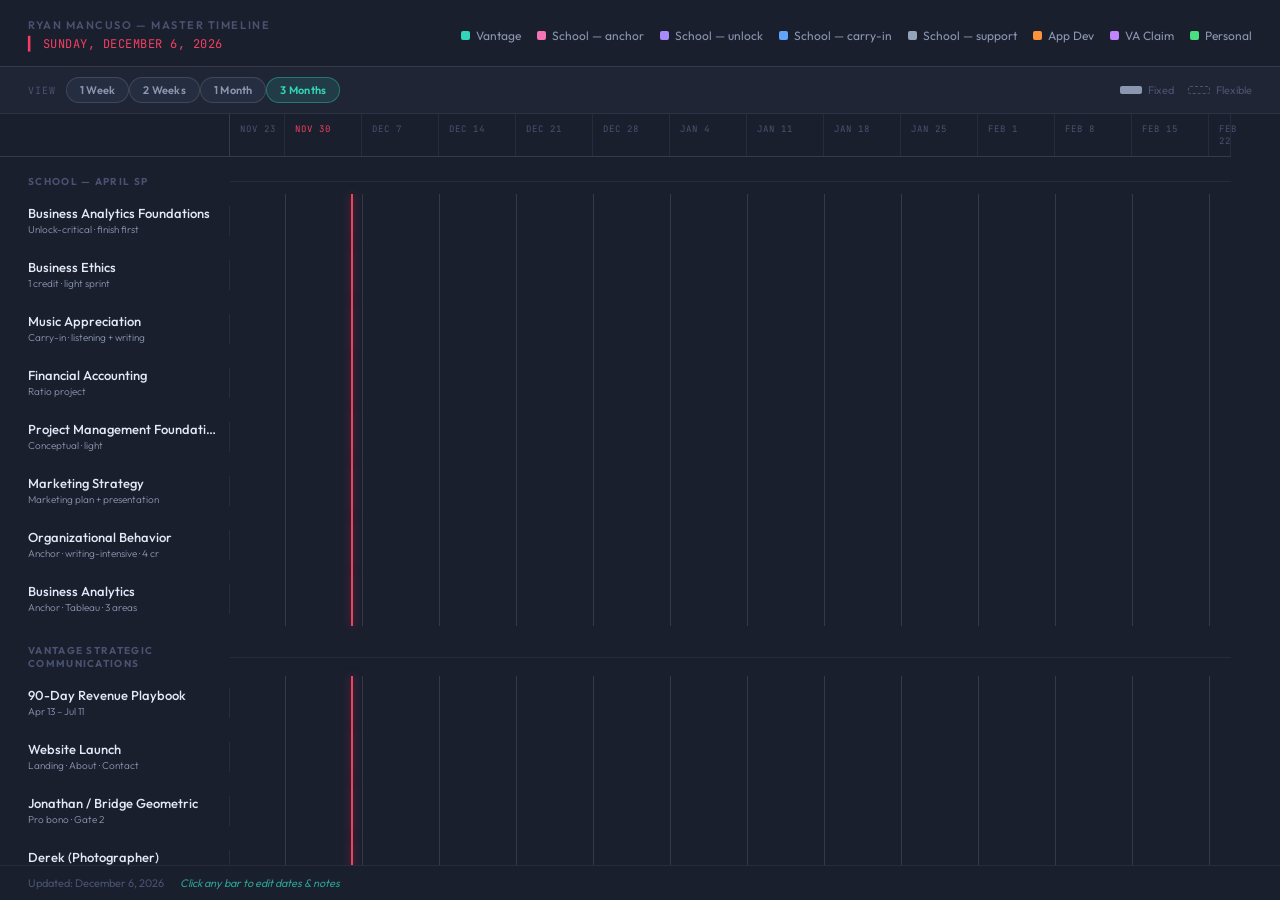
==== index.html @ 40a4286f "Add files via upload" ====
<!DOCTYPE html>
<html lang="en">
<head>
<meta charset="UTF-8">
<meta name="viewport" content="width=device-width, initial-scale=1.0">
<title>Ryan Mancuso — Master Timeline</title>
<link href="https://fonts.googleapis.com/css2?family=Outfit:wght@300;400;500;600;700&family=JetBrains+Mono:wght@400;500&display=swap" rel="stylesheet">
<style>
:root {
  --bg:        #1a1f2e;
  --bg-mid:    #1f2535;
  --surface:   #252d40;
  --surface-2: #2d3650;
  --border:    rgba(255,255,255,0.06);
  --border-2:  rgba(255,255,255,0.12);
  --text:      #e2e8f8;
  --text-2:    #8b96b0;
  --text-3:    #4a5270;
  --vantage:   #34d4b8;
  --school-unlock: #a78bfa;
  --school-carry:  #60a5fa;
  --school-light:  #94a3b8;
  --school-anchor: #f472b6;
  --app:       #fb923c;
  --va:        #c084fc;
  --personal:  #4ade80;
  --today:     #f43f5e;
  --row-h:     54px;
  --label-w:   230px;
}
*,*::before,*::after{box-sizing:border-box;margin:0;padding:0}
html,body{height:100%}
body{
  font-family:'Outfit',sans-serif;
  background:var(--bg);
  color:var(--text);
  display:flex;
  flex-direction:column;
  height:100vh;
  overflow:hidden;
  -webkit-font-smoothing:antialiased;
}

/* HEADER */
header{
  padding:18px 28px 14px;
  border-bottom:1px solid var(--border-2);
  display:flex;
  align-items:center;
  justify-content:space-between;
  flex-wrap:wrap;
  gap:12px;
  flex-shrink:0;
}
.hdr-title{
  font-size:11px;font-weight:600;letter-spacing:.14em;
  text-transform:uppercase;color:var(--text-3);margin-bottom:4px;
}
.hdr-date{
  font-family:'JetBrains Mono',monospace;
  font-size:12px;color:var(--today);letter-spacing:.04em;
}
.legend{display:flex;flex-wrap:wrap;gap:8px 16px;align-items:center;}
.leg{display:flex;align-items:center;gap:6px;font-size:12px;color:var(--text-2);}
.leg-dot{width:9px;height:9px;border-radius:2px;flex-shrink:0;}

/* TOOLBAR */
.toolbar{
  padding:10px 28px;
  border-bottom:1px solid var(--border);
  background:var(--bg-mid);
  display:flex;align-items:center;gap:6px;
  flex-shrink:0;
}
.tb-label{
  font-family:'JetBrains Mono',monospace;font-size:10px;
  letter-spacing:.1em;text-transform:uppercase;color:var(--text-3);margin-right:4px;
}
.zpill{
  padding:5px 13px;border-radius:20px;font-size:11px;font-weight:600;
  background:var(--surface);border:1px solid var(--border-2);
  color:var(--text-2);cursor:pointer;transition:all .14s;letter-spacing:.02em;
  font-family:'Outfit',sans-serif;
}
.zpill:hover{background:var(--surface-2);color:var(--text);}
.zpill.active{
  background:rgba(52,212,184,.13);
  border-color:rgba(52,212,184,.38);
  color:var(--vantage);
}
.flex-sep{flex:1;}
.urg-legend{display:flex;gap:14px;align-items:center;}
.urg-item{display:flex;align-items:center;gap:6px;font-size:11px;color:var(--text-3);}
.urg-swatch{width:22px;height:8px;border-radius:2px;background:var(--text-2);}
.urg-swatch.flex{background:transparent;border:1.5px dashed var(--text-3);}

/* GANTT SCROLL CONTAINER */
.gantt-scroll{
  flex:1;
  overflow:auto;
  position:relative;
}
.gantt-scroll::-webkit-scrollbar{width:5px;height:5px;}
.gantt-scroll::-webkit-scrollbar-track{background:var(--bg);}
.gantt-scroll::-webkit-scrollbar-thumb{background:var(--surface-2);border-radius:3px;}

/* INNER — wide enough for horizontal scroll */
.gantt-inner{
  position:relative;
  /* width set by JS based on zoom level */
}

/* STICKY TIME HEADER */
.time-header{
  position:sticky;top:0;z-index:20;
  background:var(--bg);
  border-bottom:1px solid var(--border-2);
  display:flex;
}
.th-spacer{
  width:var(--label-w);min-width:var(--label-w);flex-shrink:0;
  border-right:1px solid var(--border-2);
}
.th-cells{flex:1;display:flex;}
.th-cell{
  flex-shrink:0;border-right:1px solid var(--border);
  padding:9px 0 9px 10px;
}
.th-cell-text{
  font-family:'JetBrains Mono',monospace;font-size:9px;
  letter-spacing:.1em;text-transform:uppercase;color:var(--text-3);
}
.th-cell.now .th-cell-text{color:var(--today);}

/* ROWS */
.rows-area{position:relative;}

/* GROUP HEADING */
.grp-head{display:flex;align-items:center;padding:18px 0 6px;}
.grp-lbl{
  width:var(--label-w);min-width:var(--label-w);flex-shrink:0;
  padding:0 14px 0 28px;
  font-size:10px;font-weight:700;letter-spacing:.13em;
  text-transform:uppercase;color:var(--text-3);
}
.grp-rule{flex:1;height:1px;background:var(--border);}

/* TRACK ROW */
.track-row{
  display:flex;align-items:center;
  height:var(--row-h);position:relative;
  transition:background .12s;
}
.track-row:hover{background:rgba(255,255,255,.015);}

.track-lbl{
  width:var(--label-w);min-width:var(--label-w);flex-shrink:0;
  padding:0 12px 0 28px;
  border-right:1px solid var(--border);
  position:sticky;left:0;z-index:5;
  background:var(--bg);
}
.track-name{
  font-size:13px;font-weight:500;color:var(--text);
  line-height:1.2;white-space:nowrap;overflow:hidden;text-overflow:ellipsis;
}
.track-sub{
  font-size:10px;color:var(--text-2);font-weight:300;
  margin-top:2px;white-space:nowrap;overflow:hidden;text-overflow:ellipsis;
}

/* BAR CANVAS */
.bar-canvas{flex:1;position:relative;height:100%;}

/* GRID LINE */
.gline{
  position:absolute;top:0;bottom:0;width:1px;
  background:var(--border);pointer-events:none;z-index:1;
}
.gline.major{background:var(--border-2);}

/* TODAY LINE */
.today-ln{
  position:absolute;top:0;bottom:0;width:2px;
  background:var(--today);
  box-shadow:0 0 10px rgba(244,63,94,.5);
  z-index:9;pointer-events:none;
}

/* BAR */
.bar{
  position:absolute;top:50%;transform:translateY(-50%);
  height:28px;border-radius:5px;
  display:flex;align-items:center;padding:0 10px;
  cursor:pointer;z-index:3;overflow:hidden;
  transition:filter .13s,height .13s;
}
.bar:hover{filter:brightness(1.18);height:33px;}
.bar.flex-bar{
  opacity:.62;
  background-image:repeating-linear-gradient(
    -55deg,transparent 0,transparent 5px,
    rgba(0,0,0,.2) 5px,rgba(0,0,0,.2) 10px);
}
.bar-text{
  font-size:11px;font-weight:600;
  color:rgba(0,0,0,.72);white-space:nowrap;
  overflow:hidden;text-overflow:ellipsis;letter-spacing:.01em;
}

/* EDIT PANEL */
.edit-panel{
  position:fixed;top:0;right:-360px;width:340px;height:100vh;
  background:var(--surface);border-left:1px solid var(--border-2);
  z-index:100;display:flex;flex-direction:column;
  transition:right .25s cubic-bezier(.32,0,.67,0);
}
.edit-panel.open{
  right:0;transition:right .25s cubic-bezier(.33,1,.68,1);
}
.ep-hdr{
  padding:18px 18px 14px;border-bottom:1px solid var(--border-2);
  display:flex;align-items:center;justify-content:space-between;
}
.ep-title{font-size:13px;font-weight:600;color:var(--text);}
.ep-close{
  width:28px;height:28px;border-radius:6px;
  border:1px solid var(--border-2);background:transparent;
  color:var(--text-2);font-size:16px;cursor:pointer;
  display:flex;align-items:center;justify-content:center;
  transition:all .12s;font-family:'Outfit',sans-serif;
}
.ep-close:hover{background:var(--surface-2);color:var(--text);}
.ep-body{flex:1;padding:18px;overflow-y:auto;display:flex;flex-direction:column;gap:14px;}
.fld-grp{display:flex;flex-direction:column;gap:5px;}
.fld-lbl{
  font-size:10px;font-weight:600;letter-spacing:.1em;
  text-transform:uppercase;color:var(--text-3);
}
.fld-in{
  background:var(--surface-2);border:1px solid var(--border-2);
  border-radius:6px;padding:9px 11px;
  font-size:13px;font-family:'JetBrains Mono',monospace;
  color:var(--text);outline:none;width:100%;
  transition:border-color .12s;
}
.fld-in:focus{border-color:var(--vantage);}
select.fld-in{font-family:'Outfit',sans-serif;}
textarea.fld-in{
  resize:vertical;min-height:68px;
  font-family:'Outfit',sans-serif;font-size:12px;line-height:1.55;
}
.fld-hint{font-size:11px;color:var(--text-3);line-height:1.5;font-style:italic;}
.ep-foot{
  padding:14px 18px;border-top:1px solid var(--border-2);
  display:flex;gap:8px;
}
.btn-save{
  flex:1;background:var(--vantage);color:#071a16;
  border:none;border-radius:7px;padding:10px;
  font-size:13px;font-weight:700;cursor:pointer;
  font-family:'Outfit',sans-serif;transition:filter .12s;
}
.btn-save:hover{filter:brightness(1.1);}
.btn-cancel{
  background:var(--surface-2);border:1px solid var(--border-2);
  border-radius:7px;padding:10px 16px;
  font-size:13px;color:var(--text-2);cursor:pointer;
  font-family:'Outfit',sans-serif;transition:all .12s;
}
.btn-cancel:hover{color:var(--text);}

/* TOOLTIP */
.tip{
  position:fixed;background:var(--surface-2);
  border:1px solid var(--border-2);border-radius:9px;
  padding:12px 15px;pointer-events:none;z-index:200;
  opacity:0;transition:opacity .12s;max-width:260px;
  box-shadow:0 8px 32px rgba(0,0,0,.45);
}
.tip.show{opacity:1;}
.tip-accent{height:3px;border-radius:2px;margin-bottom:9px;}
.tip-name{font-size:13px;font-weight:600;color:var(--text);margin-bottom:3px;}
.tip-dates{
  font-family:'JetBrains Mono',monospace;
  font-size:10px;color:var(--text-2);margin-bottom:5px;
}
.tip-note{font-size:11px;color:var(--text-2);font-weight:300;line-height:1.55;font-style:italic;}
.tip-code{font-size:10px;color:var(--text-3);margin-top:5px;font-family:'JetBrains Mono',monospace;}

/* FOOTER */
footer{
  padding:10px 28px;border-top:1px solid var(--border);
  display:flex;align-items:center;gap:16px;
  font-size:11px;color:var(--text-3);flex-shrink:0;
}
.click-hint{color:var(--vantage);opacity:.7;font-style:italic;}
</style>
</head>
<body>

<header>
  <div>
    <div class="hdr-title">Ryan Mancuso — Master Timeline</div>
    <div class="hdr-date" id="hdr-date"></div>
  </div>
  <div class="legend" id="legend"></div>
</header>

<div class="toolbar">
  <span class="tb-label">View</span>
  <div id="zoom-pills"></div>
  <div class="flex-sep"></div>
  <div class="urg-legend">
    <div class="urg-item"><div class="urg-swatch"></div>Fixed</div>
    <div class="urg-item"><div class="urg-swatch flex"></div>Flexible</div>
  </div>
</div>

<div class="gantt-scroll" id="gantt-scroll">
  <div class="gantt-inner" id="gantt"></div>
</div>

<footer>
  <span>Updated: <span id="last-upd"></span></span>
  <span class="click-hint">Click any bar to edit dates &amp; notes</span>
</footer>

<!-- Edit Panel -->
<div class="edit-panel" id="edit-panel">
  <div class="ep-hdr">
    <div class="ep-title" id="ep-title">Edit Item</div>
    <button class="ep-close" id="ep-close">✕</button>
  </div>
  <div class="ep-body">
    <div class="fld-grp">
      <div class="fld-lbl">Display Name</div>
      <input class="fld-in" id="ep-label" type="text">
    </div>
    <div class="fld-grp">
      <div class="fld-lbl">Sub-label / Detail</div>
      <input class="fld-in" id="ep-meta" type="text">
    </div>
    <div class="fld-grp">
      <div class="fld-lbl">Start Date</div>
      <input class="fld-in" id="ep-start" type="date">
    </div>
    <div class="fld-grp">
      <div class="fld-lbl">End Date</div>
      <input class="fld-in" id="ep-end" type="date">
    </div>
    <div class="fld-grp">
      <div class="fld-lbl">Flexibility</div>
      <select class="fld-in" id="ep-flex">
        <option value="false">Fixed — hard deadline</option>
        <option value="true">Flexible — can shift</option>
      </select>
    </div>
    <div class="fld-grp">
      <div class="fld-lbl">Notes</div>
      <textarea class="fld-in" id="ep-note"></textarea>
    </div>
    <div class="fld-hint" id="ep-hint"></div>
  </div>
  <div class="ep-foot">
    <button class="btn-save" id="ep-save">Save Changes</button>
    <button class="btn-cancel" id="ep-cancel">Cancel</button>
  </div>
</div>

<div class="tip" id="tip">
  <div class="tip-accent" id="tip-accent"></div>
  <div class="tip-name" id="tip-name"></div>
  <div class="tip-dates" id="tip-dates"></div>
  <div class="tip-note" id="tip-note"></div>
  <div class="tip-code" id="tip-code"></div>
</div>

<script>
// ═══════════════════════════════════════════════
// DATA
// Natural-language bar labels. Course codes in
// 'code' field — shown in tooltip & sidebar only.
// ═══════════════════════════════════════════════
const GROUPS = [
  {
    id:'school', label:'School — April SP',
    items:[
      { id:'bama',  label:'Business Analytics Foundations',  code:'BAMA 300X',
        meta:'Unlock-critical · finish first',
        start:'2026-04-07', end:'2026-04-21',
        color:'#a78bfa', flex:false,
        note:'Unlocks BABA 300X/302X/304X for July SP. Contact advisor the day it clears.' },
      { id:'baef1', label:'Business Ethics',                  code:'BAEF 201X',
        meta:'1 credit · light sprint',
        start:'2026-04-07', end:'2026-04-21',
        color:'#94a3b8', flex:false,
        note:'Run alongside BAMA 300X in weeks 1–2. Low cognitive load.' },
      { id:'mus',   label:'Music Appreciation',               code:'MUS 273X',
        meta:'Carry-in · listening + writing',
        start:'2026-04-14', end:'2026-05-12',
        color:'#60a5fa', flex:false,
        note:'Second attempt. Never skip a full week or it stacks up. Pressure valve.' },
      { id:'baef2', label:'Financial Accounting',             code:'BAEF 302X',
        meta:'Ratio project',
        start:'2026-04-21', end:'2026-05-05',
        color:'#94a3b8', flex:true,
        note:'Breather course. Slot between BAMA finishing and BALM starting.' },
      { id:'pmgt',  label:'Project Management Foundations',   code:'PMGT 315X',
        meta:'Conceptual · light',
        start:'2026-04-28', end:'2026-05-12',
        color:'#94a3b8', flex:true,
        note:'Conceptual intro. No anchors, no prereqs. Use as a breather.' },
      { id:'bams',  label:'Marketing Strategy',               code:'BAMS 301X',
        meta:'Marketing plan + presentation',
        start:'2026-05-05', end:'2026-06-02',
        color:'#f7c948', flex:false,
        note:'Get done before BALM absorbs writing bandwidth in the back half.' },
      { id:'balm',  label:'Organizational Behavior',          code:'BALM 310X',
        meta:'Anchor · writing-intensive · 4 cr',
        start:'2026-05-19', end:'2026-06-25',
        color:'#f472b6', flex:false,
        note:'Writing-heavy anchor. OB + leadership theory. Never stack against Business Analytics on same day.' },
      { id:'baba1', label:'Business Analytics',               code:'BABA 301X',
        meta:'Anchor · Tableau · 3 areas',
        start:'2026-06-02', end:'2026-06-25',
        color:'#f472b6', flex:false,
        note:'Software-heavy. Needs focused sessions. Never same-day as Org Behavior.' },
    ]
  },
  {
    id:'vantage', label:'Vantage Strategic Communications',
    items:[
      { id:'playbook', label:'90-Day Revenue Playbook', code:'',
        meta:'Apr 13 – Jul 11',
        start:'2026-04-13', end:'2026-07-11',
        color:'#34d4b8', flex:false,
        note:'First paid revenue target mid-2026. LinkedIn content pipeline active through end of April.' },
      { id:'website', label:'Website Launch', code:'',
        meta:'Landing · About · Contact',
        start:'2026-04-13', end:'2026-04-30',
        color:'#34d4b8', flex:false,
        note:'Portfolio added after first paid engagement closes.' },
      { id:'jonathan', label:'Jonathan / Bridge Geometric', code:'',
        meta:'Pro bono · Gate 2',
        start:'2026-03-01', end:'2026-05-15',
        color:'#34d4b8', flex:true,
        note:'Awaiting client-side approval. Gate 3 begins after approval.' },
      { id:'derek', label:'Derek (Photographer)', code:'',
        meta:'Sequenced after Jonathan closes',
        start:'2026-05-20', end:'2026-07-31',
        color:'#34d4b8', flex:true,
        note:'Begins only after Jonathan engagement closes. Do not start early.' },
    ]
  },
  {
    id:'app', label:'App Development',
    items:[
      { id:'powermon', label:'Power Monitor — iOS', code:'',
        meta:'React Native · App Store target Jul 2026',
        start:'2026-04-01', end:'2026-07-25',
        color:'#fb923c', flex:false,
        note:'S2/S3 blocked on Apple Dev account + LLC filing. S6 (Phase 0 review) is next step.' },
    ]
  },
  {
    id:'va', label:'VA Claim',
    items:[
      { id:'vaclaim', label:'VA Disability Claim', code:'',
        meta:'Documentation in progress',
        start:'2026-03-15', end:'2026-06-30',
        color:'#c084fc', flex:true,
        note:'Buddy statements, nexus letters, and cover notes staged. Witness network ready to move.' },
    ]
  },
  {
    id:'personal', label:'Personal',
    items:[
      { id:'hawaii', label:'Hawaii — Family Trip', code:'',
        meta:'Hard block · no work',
        start:'2026-08-26', end:'2026-09-03',
        color:'#4ade80', flex:false,
        note:'Non-negotiable. No client work, no school, no dev during this window.' },
    ]
  },
];

// ═══════════════════════════════════════════════
// ZOOM — the window is always 91 days (3 months).
// pxPerDay controls how many pixels each day gets.
// At 1 Week zoom you scroll to see the full window.
// At 3 Month zoom everything fits on screen.
// ═══════════════════════════════════════════════
const WINDOW_DAYS = 91;  // always 3 months, never changes
const LEAD_DAYS   = 11;  // days before today shown on left

const ZOOMS = [
  { label:'1 Week',  unit:'day',  pxPerDay:120 },
  { label:'2 Weeks', unit:'day',  pxPerDay:60  },
  { label:'1 Month', unit:'week', pxPerDay:28  },
  { label:'3 Months',unit:'week', pxPerDay:11  },
];
let zoomIdx = 3;

// ═══════════════════════════════════════════════
// HELPERS
// ═══════════════════════════════════════════════
const TODAY = new Date(); TODAY.setHours(0,0,0,0);

function pd(s){ const[y,m,d]=s.split('-').map(Number); return new Date(y,m-1,d); }
function fd(d){ return d.toLocaleDateString('en-US',{month:'short',day:'numeric'}); }
function dayDiff(a,b){ return Math.round((b-a)/86400000); }

// Convert a date to canvas pixels from the left of the bar area
function dateToPx(date, vs, pxPerDay){ return dayDiff(vs, date) * pxPerDay; }

function getViewBounds(){
  // Window is always WINDOW_DAYS wide, anchored LEAD_DAYS before today on the left.
  // pxPerDay scales the canvas width — the visible window never changes, you just scroll more.
  const z = ZOOMS[zoomIdx];
  const vs = new Date(TODAY); vs.setDate(vs.getDate() - LEAD_DAYS);
  const ve = new Date(vs);    ve.setDate(ve.getDate() + WINDOW_DAYS);
  const canvasPx = WINDOW_DAYS * z.pxPerDay;
  return { vs, ve, total:WINDOW_DAYS, canvasPx, pxPerDay:z.pxPerDay };
}

// Generate tick starts for header
function getTicks(vs, ve, unit){
  const ticks=[];
  let c = new Date(vs);
  if(unit==='week'){
    const dow=c.getDay(); c.setDate(c.getDate()-((dow+6)%7));
  }
  while(c <= ve){
    ticks.push(new Date(c));
    if(unit==='week') c.setDate(c.getDate()+7);
    else              c.setDate(c.getDate()+1);
  }
  return ticks;
}

// ═══════════════════════════════════════════════
// RENDER — pixel-based layout
// gantt-inner gets an explicit pixel width so the
// gantt-scroll container can overflow-x scroll it.
// All bar/grid positions are in px, not %.
// ═══════════════════════════════════════════════
function render(){
  const gantt = document.getElementById('gantt');
  gantt.innerHTML='';
  const {vs, ve, canvasPx, pxPerDay} = getViewBounds();
  const z = ZOOMS[zoomIdx];
  const ticks = getTicks(vs, ve, z.unit);
  const LABEL_W = 230; // must match CSS --label-w

  // Set gantt-inner total width: label col + canvas
  gantt.style.width = (LABEL_W + canvasPx) + 'px';

  // ── Time Header (pixel widths)
  const thdr = document.createElement('div'); thdr.className='time-header';
  const spacer = document.createElement('div'); spacer.className='th-spacer';
  thdr.appendChild(spacer);
  const thCells = document.createElement('div'); thCells.className='th-cells';
  // give th-cells explicit width so it doesn't collapse
  thCells.style.width = canvasPx + 'px';
  thCells.style.flexShrink = '0';

  ticks.forEach((t,i)=>{
    const next = ticks[i+1] || ve;
    const cStart = t < vs ? vs : t;
    const cEnd   = next > ve ? ve : next;
    const cellPx = dayDiff(cStart, cEnd) * pxPerDay;
    if(cellPx <= 0) return;

    const isNow = z.unit==='week'
      ? TODAY>=t && TODAY<next
      : dayDiff(t,TODAY)===0;

    const cell = document.createElement('div');
    cell.className='th-cell'+(isNow?' now':'');
    cell.style.width = cellPx + 'px';
    cell.style.flexShrink = '0';

    let lbl;
    if(z.unit==='week')
      lbl=t.toLocaleDateString('en-US',{month:'short',day:'numeric'});
    else
      lbl=t.toLocaleDateString('en-US',{weekday:'short',month:'numeric',day:'numeric'});

    cell.innerHTML=`<div class="th-cell-text">${lbl}</div>`;
    thCells.appendChild(cell);
  });

  thdr.appendChild(thCells);
  gantt.appendChild(thdr);

  // ── Rows area
  const rowsArea = document.createElement('div'); rowsArea.className='rows-area';

  GROUPS.forEach(g=>{
    const gh = document.createElement('div'); gh.className='grp-head';
    gh.innerHTML=`<div class="grp-lbl">${g.label}</div><div class="grp-rule"></div>`;
    rowsArea.appendChild(gh);

    g.items.forEach(item=>{
      const row = document.createElement('div'); row.className='track-row';

      // Label cell (sticky left — CSS handles it)
      const lc = document.createElement('div'); lc.className='track-lbl';
      lc.innerHTML=`<div class="track-name">${item.label}</div><div class="track-sub">${item.meta}</div>`;
      row.appendChild(lc);

      // Bar canvas — explicit px width, no flex expansion
      const bc = document.createElement('div');
      bc.className='bar-canvas';
      bc.style.width = canvasPx + 'px';
      bc.style.flexShrink = '0';
      bc.style.position = 'relative';

      // Grid lines (px positions)
      ticks.forEach(t=>{
        const px = dateToPx(t, vs, pxPerDay);
        if(px < 0 || px > canvasPx) return;
        const gl=document.createElement('div');
        gl.className='gline'+(z.unit==='week'?' major':'');
        gl.style.left=px+'px';
        bc.appendChild(gl);
      });

      // Today line (px)
      const todayPx = dateToPx(TODAY, vs, pxPerDay);
      if(todayPx >= 0 && todayPx <= canvasPx){
        const tl=document.createElement('div');
        tl.className='today-ln';
        tl.style.left=todayPx+'px';
        bc.appendChild(tl);
      }

      // Bar (px)
      const iStart=pd(item.start), iEnd=pd(item.end);
      let lp = dateToPx(iStart, vs, pxPerDay);
      let rp = dateToPx(iEnd,   vs, pxPerDay);
      // clamp to canvas
      if(lp < 0) lp = 0;
      if(rp > canvasPx) rp = canvasPx;
      const wp = rp - lp;

      if(wp > 2){
        const bar=document.createElement('div');
        bar.className='bar'+(item.flex?' flex-bar':'');
        bar.style.left=lp+'px';
        bar.style.width=wp+'px';
        bar.style.background=item.color;
        bar.innerHTML=`<span class="bar-text">${item.label}</span>`;
        bar.addEventListener('mouseenter',e=>showTip(e,item));
        bar.addEventListener('mousemove',moveTip);
        bar.addEventListener('mouseleave',hideTip);
        bar.addEventListener('click',()=>openEdit(item));
        bc.appendChild(bar);
      }

      row.appendChild(bc);
      rowsArea.appendChild(row);
    });
  });

  gantt.appendChild(rowsArea);

  // Sync zoom pills
  document.querySelectorAll('.zpill').forEach((p,i)=>{
    p.classList.toggle('active',i===zoomIdx);
  });

  // Scroll so today is near the left edge (LEAD_DAYS worth of pixels from left)
  const scrollTarget = Math.max(0, dateToPx(TODAY, vs, pxPerDay) - LEAD_DAYS * pxPerDay);
  document.getElementById('gantt-scroll').scrollLeft = scrollTarget;
}

// ═══════════════════════════════════════════════
// TOOLTIP
// ═══════════════════════════════════════════════
const tip=document.getElementById('tip');
function showTip(e,item){
  document.getElementById('tip-accent').style.background=item.color;
  document.getElementById('tip-name').textContent=item.label;
  document.getElementById('tip-dates').textContent=
    fd(pd(item.start))+' → '+fd(pd(item.end));
  document.getElementById('tip-note').textContent=item.note;
  document.getElementById('tip-code').textContent=item.code||'';
  tip.classList.add('show'); moveTip(e);
}
function moveTip(e){
  tip.style.left=Math.min(e.clientX+16,window.innerWidth-272)+'px';
  tip.style.top=Math.min(e.clientY-14,window.innerHeight-180)+'px';
}
function hideTip(){ tip.classList.remove('show'); }

// ═══════════════════════════════════════════════
// EDIT PANEL
// ═══════════════════════════════════════════════
let editItem=null;
const ep=document.getElementById('edit-panel');
function openEdit(item){
  hideTip(); editItem=item;
  document.getElementById('ep-title').textContent=item.label;
  document.getElementById('ep-label').value=item.label;
  document.getElementById('ep-meta').value=item.meta;
  document.getElementById('ep-start').value=item.start;
  document.getElementById('ep-end').value=item.end;
  document.getElementById('ep-flex').value=String(item.flex);
  document.getElementById('ep-note').value=item.note;
  const g=GROUPS.find(g=>g.items.includes(item));
  document.getElementById('ep-hint').textContent=
    (item.code?`Course code: ${item.code} · `:'')+(g?`Group: ${g.label}`:'');
  ep.classList.add('open');
}
function closeEdit(){ ep.classList.remove('open'); editItem=null; }
document.getElementById('ep-close').addEventListener('click',closeEdit);
document.getElementById('ep-cancel').addEventListener('click',closeEdit);
document.getElementById('ep-save').addEventListener('click',()=>{
  if(!editItem) return;
  editItem.label=document.getElementById('ep-label').value;
  editItem.meta=document.getElementById('ep-meta').value;
  editItem.start=document.getElementById('ep-start').value;
  editItem.end=document.getElementById('ep-end').value;
  editItem.flex=document.getElementById('ep-flex').value==='true';
  editItem.note=document.getElementById('ep-note').value;
  closeEdit(); render();
});

// ═══════════════════════════════════════════════
// LEGEND + ZOOM PILLS
// ═══════════════════════════════════════════════
const LEGEND_ITEMS=[
  {label:'Vantage',          color:'#34d4b8'},
  {label:'School — anchor',  color:'#f472b6'},
  {label:'School — unlock',  color:'#a78bfa'},
  {label:'School — carry-in',color:'#60a5fa'},
  {label:'School — support', color:'#94a3b8'},
  {label:'App Dev',          color:'#fb923c'},
  {label:'VA Claim',         color:'#c084fc'},
  {label:'Personal',         color:'#4ade80'},
];

function buildLegend(){
  const lg=document.getElementById('legend');
  LEGEND_ITEMS.forEach(i=>{
    const d=document.createElement('div'); d.className='leg';
    d.innerHTML=`<div class="leg-dot" style="background:${i.color}"></div>${i.label}`;
    lg.appendChild(d);
  });
}

function buildZoom(){
  const wrap=document.getElementById('zoom-pills');
  ZOOMS.forEach((z,i)=>{
    const p=document.createElement('button');
    p.className='zpill'+(i===zoomIdx?' active':'');
    p.textContent=z.label;
    p.addEventListener('click',()=>{ zoomIdx=i; render(); });
    wrap.appendChild(p);
  });
}

// ═══════════════════════════════════════════════
// INIT
// ═══════════════════════════════════════════════
document.getElementById('hdr-date').textContent=
  '▍ '+TODAY.toLocaleDateString('en-US',{weekday:'long',month:'long',day:'numeric',year:'numeric'}).toUpperCase();
document.getElementById('last-upd').textContent=
  TODAY.toLocaleDateString('en-US',{month:'long',day:'numeric',year:'numeric'});
buildLegend();
buildZoom();
render();
</script>
</body>
</html>
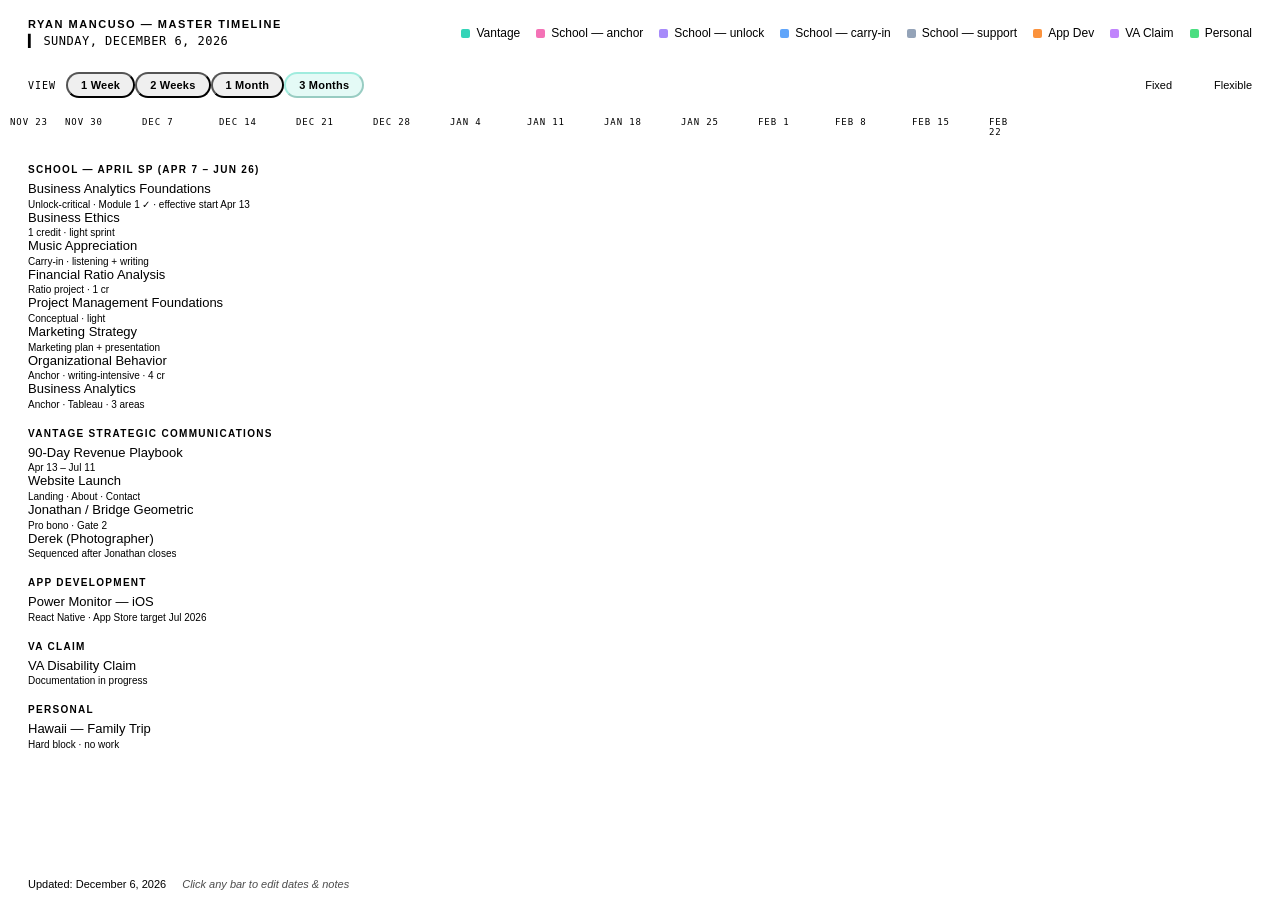
==== commit 0dfa15bb: "Update index.html" ====
--- a/index.html
+++ b/index.html
@@ -1,4 +1,5 @@
 <!DOCTYPE html>
+
 <html lang="en">
 <head>
 <meta charset="UTF-8">
@@ -7,130 +8,131 @@
 <link href="https://fonts.googleapis.com/css2?family=Outfit:wght@300;400;500;600;700&family=JetBrains+Mono:wght@400;500&display=swap" rel="stylesheet">
 <style>
 :root {
-  --bg:        #1a1f2e;
-  --bg-mid:    #1f2535;
-  --surface:   #252d40;
-  --surface-2: #2d3650;
-  --border:    rgba(255,255,255,0.06);
-  --border-2:  rgba(255,255,255,0.12);
-  --text:      #e2e8f8;
-  --text-2:    #8b96b0;
-  --text-3:    #4a5270;
-  --vantage:   #34d4b8;
-  --school-unlock: #a78bfa;
-  --school-carry:  #60a5fa;
-  --school-light:  #94a3b8;
-  --school-anchor: #f472b6;
-  --app:       #fb923c;
-  --va:        #c084fc;
-  --personal:  #4ade80;
-  --today:     #f43f5e;
-  --row-h:     54px;
-  --label-w:   230px;
-}
+--bg: #1a1f2e;
+--bg-mid: #1f2535;
+--surface: #252d40;
+--surface-2: #2d3650;
+--border: rgba(255,255,255,0.06);
+--border-2: rgba(255,255,255,0.12);
+--text: #e2e8f8;
+--text-2: #8b96b0;
+--text-3: #4a5270;
+--vantage: #34d4b8;
+--school-unlock: #a78bfa;
+--school-carry: #60a5fa;
+--school-light: #94a3b8;
+--school-anchor: #f472b6;
+--app: #fb923c;
+--va: #c084fc;
+--personal: #4ade80;
+--today: #f43f5e;
+--row-h: 54px;
+--label-w: 230px;
+}
+
 *,*::before,*::after{box-sizing:border-box;margin:0;padding:0}
 html,body{height:100%}
 body{
-  font-family:'Outfit',sans-serif;
-  background:var(--bg);
-  color:var(--text);
-  display:flex;
-  flex-direction:column;
-  height:100vh;
-  overflow:hidden;
-  -webkit-font-smoothing:antialiased;
+font-family:‘Outfit’,sans-serif;
+background:var(–bg);
+color:var(–text);
+display:flex;
+flex-direction:column;
+height:100vh;
+overflow:hidden;
+-webkit-font-smoothing:antialiased;
 }
 
 /* HEADER */
 header{
-  padding:18px 28px 14px;
-  border-bottom:1px solid var(--border-2);
-  display:flex;
-  align-items:center;
-  justify-content:space-between;
-  flex-wrap:wrap;
-  gap:12px;
-  flex-shrink:0;
+padding:18px 28px 14px;
+border-bottom:1px solid var(–border-2);
+display:flex;
+align-items:center;
+justify-content:space-between;
+flex-wrap:wrap;
+gap:12px;
+flex-shrink:0;
 }
 .hdr-title{
-  font-size:11px;font-weight:600;letter-spacing:.14em;
-  text-transform:uppercase;color:var(--text-3);margin-bottom:4px;
+font-size:11px;font-weight:600;letter-spacing:.14em;
+text-transform:uppercase;color:var(–text-3);margin-bottom:4px;
 }
 .hdr-date{
-  font-family:'JetBrains Mono',monospace;
-  font-size:12px;color:var(--today);letter-spacing:.04em;
+font-family:‘JetBrains Mono’,monospace;
+font-size:12px;color:var(–today);letter-spacing:.04em;
 }
 .legend{display:flex;flex-wrap:wrap;gap:8px 16px;align-items:center;}
-.leg{display:flex;align-items:center;gap:6px;font-size:12px;color:var(--text-2);}
+.leg{display:flex;align-items:center;gap:6px;font-size:12px;color:var(–text-2);}
 .leg-dot{width:9px;height:9px;border-radius:2px;flex-shrink:0;}
 
 /* TOOLBAR */
 .toolbar{
-  padding:10px 28px;
-  border-bottom:1px solid var(--border);
-  background:var(--bg-mid);
-  display:flex;align-items:center;gap:6px;
-  flex-shrink:0;
+padding:10px 28px;
+border-bottom:1px solid var(–border);
+background:var(–bg-mid);
+display:flex;align-items:center;gap:6px;
+flex-shrink:0;
 }
 .tb-label{
-  font-family:'JetBrains Mono',monospace;font-size:10px;
-  letter-spacing:.1em;text-transform:uppercase;color:var(--text-3);margin-right:4px;
+font-family:‘JetBrains Mono’,monospace;font-size:10px;
+letter-spacing:.1em;text-transform:uppercase;color:var(–text-3);margin-right:4px;
 }
 .zpill{
-  padding:5px 13px;border-radius:20px;font-size:11px;font-weight:600;
-  background:var(--surface);border:1px solid var(--border-2);
-  color:var(--text-2);cursor:pointer;transition:all .14s;letter-spacing:.02em;
-  font-family:'Outfit',sans-serif;
-}
-.zpill:hover{background:var(--surface-2);color:var(--text);}
+padding:5px 13px;border-radius:20px;font-size:11px;font-weight:600;
+background:var(–surface);border:1px solid var(–border-2);
+color:var(–text-2);cursor:pointer;transition:all .14s;letter-spacing:.02em;
+font-family:‘Outfit’,sans-serif;
+}
+.zpill:hover{background:var(–surface-2);color:var(–text);}
 .zpill.active{
-  background:rgba(52,212,184,.13);
-  border-color:rgba(52,212,184,.38);
-  color:var(--vantage);
+background:rgba(52,212,184,.13);
+border-color:rgba(52,212,184,.38);
+color:var(–vantage);
 }
 .flex-sep{flex:1;}
 .urg-legend{display:flex;gap:14px;align-items:center;}
-.urg-item{display:flex;align-items:center;gap:6px;font-size:11px;color:var(--text-3);}
-.urg-swatch{width:22px;height:8px;border-radius:2px;background:var(--text-2);}
-.urg-swatch.flex{background:transparent;border:1.5px dashed var(--text-3);}
+.urg-item{display:flex;align-items:center;gap:6px;font-size:11px;color:var(–text-3);}
+.urg-swatch{width:22px;height:8px;border-radius:2px;background:var(–text-2);}
+.urg-swatch.flex{background:transparent;border:1.5px dashed var(–text-3);}
 
 /* GANTT SCROLL CONTAINER */
 .gantt-scroll{
-  flex:1;
-  overflow:auto;
-  position:relative;
+flex:1;
+overflow:auto;
+position:relative;
 }
 .gantt-scroll::-webkit-scrollbar{width:5px;height:5px;}
-.gantt-scroll::-webkit-scrollbar-track{background:var(--bg);}
-.gantt-scroll::-webkit-scrollbar-thumb{background:var(--surface-2);border-radius:3px;}
+.gantt-scroll::-webkit-scrollbar-track{background:var(–bg);}
+.gantt-scroll::-webkit-scrollbar-thumb{background:var(–surface-2);border-radius:3px;}
 
 /* INNER — wide enough for horizontal scroll */
 .gantt-inner{
-  position:relative;
-  /* width set by JS based on zoom level */
+position:relative;
+/* width set by JS based on zoom level */
 }
 
 /* STICKY TIME HEADER */
 .time-header{
-  position:sticky;top:0;z-index:20;
-  background:var(--bg);
-  border-bottom:1px solid var(--border-2);
-  display:flex;
+position:sticky;top:0;z-index:20;
+background:var(–bg);
+border-bottom:1px solid var(–border-2);
+display:flex;
 }
 .th-spacer{
-  width:var(--label-w);min-width:var(--label-w);flex-shrink:0;
-  border-right:1px solid var(--border-2);
+width:var(–label-w);min-width:var(–label-w);flex-shrink:0;
+border-right:1px solid var(–border-2);
 }
 .th-cells{flex:1;display:flex;}
 .th-cell{
-  flex-shrink:0;border-right:1px solid var(--border);
-  padding:9px 0 9px 10px;
+flex-shrink:0;border-right:1px solid var(–border);
+padding:9px 0 9px 10px;
 }
 .th-cell-text{
-  font-family:'JetBrains Mono',monospace;font-size:9px;
-  letter-spacing:.1em;text-transform:uppercase;color:var(--text-3);
-}
-.th-cell.now .th-cell-text{color:var(--today);}
+font-family:‘JetBrains Mono’,monospace;font-size:9px;
+letter-spacing:.1em;text-transform:uppercase;color:var(–text-3);
+}
+.th-cell.now .th-cell-text{color:var(–today);}
 
 /* ROWS */
 .rows-area{position:relative;}
@@ -138,35 +140,34 @@
 /* GROUP HEADING */
 .grp-head{display:flex;align-items:center;padding:18px 0 6px;}
 .grp-lbl{
-  width:var(--label-w);min-width:var(--label-w);flex-shrink:0;
-  padding:0 14px 0 28px;
-  font-size:10px;font-weight:700;letter-spacing:.13em;
-  text-transform:uppercase;color:var(--text-3);
-}
-.grp-rule{flex:1;height:1px;background:var(--border);}
+width:var(–label-w);min-width:var(–label-w);flex-shrink:0;
+padding:0 14px 0 28px;
+font-size:10px;font-weight:700;letter-spacing:.13em;
+text-transform:uppercase;color:var(–text-3);
+}
+.grp-rule{flex:1;height:1px;background:var(–border);}
 
 /* TRACK ROW */
 .track-row{
-  display:flex;align-items:center;
-  height:var(--row-h);position:relative;
-  transition:background .12s;
+display:flex;align-items:center;
+height:var(–row-h);position:relative;
+transition:background .12s;
 }
 .track-row:hover{background:rgba(255,255,255,.015);}
-
 .track-lbl{
-  width:var(--label-w);min-width:var(--label-w);flex-shrink:0;
-  padding:0 12px 0 28px;
-  border-right:1px solid var(--border);
-  position:sticky;left:0;z-index:5;
-  background:var(--bg);
+width:var(–label-w);min-width:var(–label-w);flex-shrink:0;
+padding:0 12px 0 28px;
+border-right:1px solid var(–border);
+position:sticky;left:0;z-index:5;
+background:var(–bg);
 }
 .track-name{
-  font-size:13px;font-weight:500;color:var(--text);
-  line-height:1.2;white-space:nowrap;overflow:hidden;text-overflow:ellipsis;
+font-size:13px;font-weight:500;color:var(–text);
+line-height:1.2;white-space:nowrap;overflow:hidden;text-overflow:ellipsis;
 }
 .track-sub{
-  font-size:10px;color:var(--text-2);font-weight:300;
-  margin-top:2px;white-space:nowrap;overflow:hidden;text-overflow:ellipsis;
+font-size:10px;color:var(–text-2);font-weight:300;
+margin-top:2px;white-space:nowrap;overflow:hidden;text-overflow:ellipsis;
 }
 
 /* BAR CANVAS */
@@ -174,128 +175,129 @@
 
 /* GRID LINE */
 .gline{
-  position:absolute;top:0;bottom:0;width:1px;
-  background:var(--border);pointer-events:none;z-index:1;
-}
-.gline.major{background:var(--border-2);}
+position:absolute;top:0;bottom:0;width:1px;
+background:var(–border);pointer-events:none;z-index:1;
+}
+.gline.major{background:var(–border-2);}
 
 /* TODAY LINE */
 .today-ln{
-  position:absolute;top:0;bottom:0;width:2px;
-  background:var(--today);
-  box-shadow:0 0 10px rgba(244,63,94,.5);
-  z-index:9;pointer-events:none;
+position:absolute;top:0;bottom:0;width:2px;
+background:var(–today);
+box-shadow:0 0 10px rgba(244,63,94,.5);
+z-index:9;pointer-events:none;
 }
 
 /* BAR */
 .bar{
-  position:absolute;top:50%;transform:translateY(-50%);
-  height:28px;border-radius:5px;
-  display:flex;align-items:center;padding:0 10px;
-  cursor:pointer;z-index:3;overflow:hidden;
-  transition:filter .13s,height .13s;
+position:absolute;top:50%;transform:translateY(-50%);
+height:28px;border-radius:5px;
+display:flex;align-items:center;padding:0 10px;
+cursor:pointer;z-index:3;overflow:hidden;
+transition:filter .13s,height .13s;
 }
 .bar:hover{filter:brightness(1.18);height:33px;}
 .bar.flex-bar{
-  opacity:.62;
-  background-image:repeating-linear-gradient(
-    -55deg,transparent 0,transparent 5px,
-    rgba(0,0,0,.2) 5px,rgba(0,0,0,.2) 10px);
+opacity:.62;
+background-image:repeating-linear-gradient(
+-55deg,transparent 0,transparent 5px,
+rgba(0,0,0,.2) 5px,rgba(0,0,0,.2) 10px);
 }
 .bar-text{
-  font-size:11px;font-weight:600;
-  color:rgba(0,0,0,.72);white-space:nowrap;
-  overflow:hidden;text-overflow:ellipsis;letter-spacing:.01em;
+font-size:11px;font-weight:600;
+color:rgba(0,0,0,.72);white-space:nowrap;
+overflow:hidden;text-overflow:ellipsis;letter-spacing:.01em;
 }
 
 /* EDIT PANEL */
 .edit-panel{
-  position:fixed;top:0;right:-360px;width:340px;height:100vh;
-  background:var(--surface);border-left:1px solid var(--border-2);
-  z-index:100;display:flex;flex-direction:column;
-  transition:right .25s cubic-bezier(.32,0,.67,0);
+position:fixed;top:0;right:-360px;width:340px;height:100vh;
+background:var(–surface);border-left:1px solid var(–border-2);
+z-index:100;display:flex;flex-direction:column;
+transition:right .25s cubic-bezier(.32,0,.67,0);
 }
 .edit-panel.open{
-  right:0;transition:right .25s cubic-bezier(.33,1,.68,1);
+right:0;transition:right .25s cubic-bezier(.33,1,.68,1);
 }
 .ep-hdr{
-  padding:18px 18px 14px;border-bottom:1px solid var(--border-2);
-  display:flex;align-items:center;justify-content:space-between;
-}
-.ep-title{font-size:13px;font-weight:600;color:var(--text);}
+padding:18px 18px 14px;border-bottom:1px solid var(–border-2);
+display:flex;align-items:center;justify-content:space-between;
+}
+.ep-title{font-size:13px;font-weight:600;color:var(–text);}
 .ep-close{
-  width:28px;height:28px;border-radius:6px;
-  border:1px solid var(--border-2);background:transparent;
-  color:var(--text-2);font-size:16px;cursor:pointer;
-  display:flex;align-items:center;justify-content:center;
-  transition:all .12s;font-family:'Outfit',sans-serif;
-}
-.ep-close:hover{background:var(--surface-2);color:var(--text);}
+width:28px;height:28px;border-radius:6px;
+border:1px solid var(–border-2);background:transparent;
+color:var(–text-2);font-size:16px;cursor:pointer;
+display:flex;align-items:center;justify-content:center;
+transition:all .12s;font-family:‘Outfit’,sans-serif;
+}
+.ep-close:hover{background:var(–surface-2);color:var(–text);}
 .ep-body{flex:1;padding:18px;overflow-y:auto;display:flex;flex-direction:column;gap:14px;}
 .fld-grp{display:flex;flex-direction:column;gap:5px;}
 .fld-lbl{
-  font-size:10px;font-weight:600;letter-spacing:.1em;
-  text-transform:uppercase;color:var(--text-3);
+font-size:10px;font-weight:600;letter-spacing:.1em;
+text-transform:uppercase;color:var(–text-3);
 }
 .fld-in{
-  background:var(--surface-2);border:1px solid var(--border-2);
-  border-radius:6px;padding:9px 11px;
-  font-size:13px;font-family:'JetBrains Mono',monospace;
-  color:var(--text);outline:none;width:100%;
-  transition:border-color .12s;
-}
-.fld-in:focus{border-color:var(--vantage);}
-select.fld-in{font-family:'Outfit',sans-serif;}
+background:var(–surface-2);border:1px solid var(–border-2);
+border-radius:6px;padding:9px 11px;
+font-size:13px;font-family:‘JetBrains Mono’,monospace;
+color:var(–text);outline:none;width:100%;
+transition:border-color .12s;
+}
+.fld-in:focus{border-color:var(–vantage);}
+select.fld-in{font-family:‘Outfit’,sans-serif;}
 textarea.fld-in{
-  resize:vertical;min-height:68px;
-  font-family:'Outfit',sans-serif;font-size:12px;line-height:1.55;
-}
-.fld-hint{font-size:11px;color:var(--text-3);line-height:1.5;font-style:italic;}
+resize:vertical;min-height:68px;
+font-family:‘Outfit’,sans-serif;font-size:12px;line-height:1.55;
+}
+.fld-hint{font-size:11px;color:var(–text-3);line-height:1.5;font-style:italic;}
 .ep-foot{
-  padding:14px 18px;border-top:1px solid var(--border-2);
-  display:flex;gap:8px;
+padding:14px 18px;border-top:1px solid var(–border-2);
+display:flex;gap:8px;
 }
 .btn-save{
-  flex:1;background:var(--vantage);color:#071a16;
-  border:none;border-radius:7px;padding:10px;
-  font-size:13px;font-weight:700;cursor:pointer;
-  font-family:'Outfit',sans-serif;transition:filter .12s;
+flex:1;background:var(–vantage);color:#071a16;
+border:none;border-radius:7px;padding:10px;
+font-size:13px;font-weight:700;cursor:pointer;
+font-family:‘Outfit’,sans-serif;transition:filter .12s;
 }
 .btn-save:hover{filter:brightness(1.1);}
 .btn-cancel{
-  background:var(--surface-2);border:1px solid var(--border-2);
-  border-radius:7px;padding:10px 16px;
-  font-size:13px;color:var(--text-2);cursor:pointer;
-  font-family:'Outfit',sans-serif;transition:all .12s;
-}
-.btn-cancel:hover{color:var(--text);}
+background:var(–surface-2);border:1px solid var(–border-2);
+border-radius:7px;padding:10px 16px;
+font-size:13px;color:var(–text-2);cursor:pointer;
+font-family:‘Outfit’,sans-serif;transition:all .12s;
+}
+.btn-cancel:hover{color:var(–text);}
 
 /* TOOLTIP */
 .tip{
-  position:fixed;background:var(--surface-2);
-  border:1px solid var(--border-2);border-radius:9px;
-  padding:12px 15px;pointer-events:none;z-index:200;
-  opacity:0;transition:opacity .12s;max-width:260px;
-  box-shadow:0 8px 32px rgba(0,0,0,.45);
+position:fixed;background:var(–surface-2);
+border:1px solid var(–border-2);border-radius:9px;
+padding:12px 15px;pointer-events:none;z-index:200;
+opacity:0;transition:opacity .12s;max-width:260px;
+box-shadow:0 8px 32px rgba(0,0,0,.45);
 }
 .tip.show{opacity:1;}
 .tip-accent{height:3px;border-radius:2px;margin-bottom:9px;}
-.tip-name{font-size:13px;font-weight:600;color:var(--text);margin-bottom:3px;}
+.tip-name{font-size:13px;font-weight:600;color:var(–text);margin-bottom:3px;}
 .tip-dates{
-  font-family:'JetBrains Mono',monospace;
-  font-size:10px;color:var(--text-2);margin-bottom:5px;
-}
-.tip-note{font-size:11px;color:var(--text-2);font-weight:300;line-height:1.55;font-style:italic;}
-.tip-code{font-size:10px;color:var(--text-3);margin-top:5px;font-family:'JetBrains Mono',monospace;}
+font-family:‘JetBrains Mono’,monospace;
+font-size:10px;color:var(–text-2);margin-bottom:5px;
+}
+.tip-note{font-size:11px;color:var(–text-2);font-weight:300;line-height:1.55;font-style:italic;}
+.tip-code{font-size:10px;color:var(–text-3);margin-top:5px;font-family:‘JetBrains Mono’,monospace;}
 
 /* FOOTER */
 footer{
-  padding:10px 28px;border-top:1px solid var(--border);
-  display:flex;align-items:center;gap:16px;
-  font-size:11px;color:var(--text-3);flex-shrink:0;
-}
-.click-hint{color:var(--vantage);opacity:.7;font-style:italic;}
+padding:10px 28px;border-top:1px solid var(–border);
+display:flex;align-items:center;gap:16px;
+font-size:11px;color:var(–text-3);flex-shrink:0;
+}
+.click-hint{color:var(–vantage);opacity:.7;font-style:italic;}
 </style>
+
 </head>
 <body>
 
@@ -327,6 +329,7 @@
 </footer>
 
 <!-- Edit Panel -->
+
 <div class="edit-panel" id="edit-panel">
   <div class="ep-hdr">
     <div class="ep-title" id="ep-title">Edit Item</div>
@@ -379,55 +382,63 @@
 <script>
 // ═══════════════════════════════════════════════
 // DATA
-// Natural-language bar labels. Course codes in
-// 'code' field — shown in tooltip & sidebar only.
-// ═══════════════════════════════════════════════
+// ═══════════════════════════════════════════════
+
 const GROUPS = [
+
   {
-    id:'school', label:'School — April SP',
+    id:'school', label:'School — April SP (Apr 7 – Jun 26)',
     items:[
-      { id:'bama',  label:'Business Analytics Foundations',  code:'BAMA 300X',
-        meta:'Unlock-critical · finish first',
-        start:'2026-04-07', end:'2026-04-21',
+      { id:'bama', label:'Business Analytics Foundations', code:'BAMA 300X',
+        meta:'Unlock-critical · Module 1 ✓ · effective start Apr 13',
+        start:'2026-04-13', end:'2026-05-09',
         color:'#a78bfa', flex:false,
-        note:'Unlocks BABA 300X/302X/304X for July SP. Contact advisor the day it clears.' },
-      { id:'baef1', label:'Business Ethics',                  code:'BAEF 201X',
+        note:'Module 1 complete (Probability pre-assessment + assessment done). Unlocks BABA 300X/302X/304X for July SP. Contact advisor the day it clears. Target completion: May 9.' },
+
+      { id:'baef1', label:'Business Ethics', code:'BAEF 201X',
         meta:'1 credit · light sprint',
-        start:'2026-04-07', end:'2026-04-21',
+        start:'2026-04-13', end:'2026-04-27',
         color:'#94a3b8', flex:false,
         note:'Run alongside BAMA 300X in weeks 1–2. Low cognitive load.' },
-      { id:'mus',   label:'Music Appreciation',               code:'MUS 273X',
+
+      { id:'mus', label:'Music Appreciation', code:'MUS 273X',
         meta:'Carry-in · listening + writing',
-        start:'2026-04-14', end:'2026-05-12',
+        start:'2026-04-13', end:'2026-05-12',
         color:'#60a5fa', flex:false,
         note:'Second attempt. Never skip a full week or it stacks up. Pressure valve.' },
-      { id:'baef2', label:'Financial Accounting',             code:'BAEF 302X',
-        meta:'Ratio project',
+
+      { id:'baef2', label:'Financial Ratio Analysis', code:'BAEF 302X',
+        meta:'Ratio project · 1 cr',
         start:'2026-04-21', end:'2026-05-05',
         color:'#94a3b8', flex:true,
         note:'Breather course. Slot between BAMA finishing and BALM starting.' },
-      { id:'pmgt',  label:'Project Management Foundations',   code:'PMGT 315X',
+
+      { id:'pmgt', label:'Project Management Foundations', code:'PMGT 315X',
         meta:'Conceptual · light',
         start:'2026-04-28', end:'2026-05-12',
         color:'#94a3b8', flex:true,
         note:'Conceptual intro. No anchors, no prereqs. Use as a breather.' },
-      { id:'bams',  label:'Marketing Strategy',               code:'BAMS 301X',
+
+      { id:'bams', label:'Marketing Strategy', code:'BAMS 301X',
         meta:'Marketing plan + presentation',
         start:'2026-05-05', end:'2026-06-02',
         color:'#f7c948', flex:false,
-        note:'Get done before BALM absorbs writing bandwidth in the back half.' },
-      { id:'balm',  label:'Organizational Behavior',          code:'BALM 310X',
+        note:'Get done before BALM absorbs writing bandwidth in the back half. Consider using Vantage Strategic Communications as your subject.' },
+
+      { id:'balm', label:'Organizational Behavior', code:'BALM 310X',
         meta:'Anchor · writing-intensive · 4 cr',
         start:'2026-05-19', end:'2026-06-25',
         color:'#f472b6', flex:false,
         note:'Writing-heavy anchor. OB + leadership theory. Never stack against Business Analytics on same day.' },
-      { id:'baba1', label:'Business Analytics',               code:'BABA 301X',
+
+      { id:'baba1', label:'Business Analytics', code:'BABA 301X',
         meta:'Anchor · Tableau · 3 areas',
         start:'2026-06-02', end:'2026-06-25',
         color:'#f472b6', flex:false,
-        note:'Software-heavy. Needs focused sessions. Never same-day as Org Behavior.' },
+        note:'Software-heavy. Needs focused sessions. Never same-day as Org Behavior. Starts after BAMA 300X clears.' },
     ]
   },
+
   {
     id:'vantage', label:'Vantage Strategic Communications',
     items:[
@@ -436,16 +447,19 @@
         start:'2026-04-13', end:'2026-07-11',
         color:'#34d4b8', flex:false,
         note:'First paid revenue target mid-2026. LinkedIn content pipeline active through end of April.' },
+
       { id:'website', label:'Website Launch', code:'',
         meta:'Landing · About · Contact',
         start:'2026-04-13', end:'2026-04-30',
         color:'#34d4b8', flex:false,
         note:'Portfolio added after first paid engagement closes.' },
+
       { id:'jonathan', label:'Jonathan / Bridge Geometric', code:'',
         meta:'Pro bono · Gate 2',
         start:'2026-03-01', end:'2026-05-15',
         color:'#34d4b8', flex:true,
         note:'Awaiting client-side approval. Gate 3 begins after approval.' },
+
       { id:'derek', label:'Derek (Photographer)', code:'',
         meta:'Sequenced after Jonathan closes',
         start:'2026-05-20', end:'2026-07-31',
@@ -453,6 +467,7 @@
         note:'Begins only after Jonathan engagement closes. Do not start early.' },
     ]
   },
+
   {
     id:'app', label:'App Development',
     items:[
@@ -463,6 +478,7 @@
         note:'S2/S3 blocked on Apple Dev account + LLC filing. S6 (Phase 0 review) is next step.' },
     ]
   },
+
   {
     id:'va', label:'VA Claim',
     items:[
@@ -473,6 +489,7 @@
         note:'Buddy statements, nexus letters, and cover notes staged. Witness network ready to move.' },
     ]
   },
+
   {
     id:'personal', label:'Personal',
     items:[
@@ -483,48 +500,41 @@
         note:'Non-negotiable. No client work, no school, no dev during this window.' },
     ]
   },
+
 ];
 
 // ═══════════════════════════════════════════════
-// ZOOM — the window is always 91 days (3 months).
-// pxPerDay controls how many pixels each day gets.
-// At 1 Week zoom you scroll to see the full window.
-// At 3 Month zoom everything fits on screen.
-// ═══════════════════════════════════════════════
-const WINDOW_DAYS = 91;  // always 3 months, never changes
-const LEAD_DAYS   = 11;  // days before today shown on left
-
+// ZOOM
+// ═══════════════════════════════════════════════
+
+const WINDOW_DAYS = 91;
+const LEAD_DAYS = 11;
 const ZOOMS = [
-  { label:'1 Week',  unit:'day',  pxPerDay:120 },
-  { label:'2 Weeks', unit:'day',  pxPerDay:60  },
-  { label:'1 Month', unit:'week', pxPerDay:28  },
-  { label:'3 Months',unit:'week', pxPerDay:11  },
+  { label:'1 Week',   unit:'day',  pxPerDay:120 },
+  { label:'2 Weeks',  unit:'day',  pxPerDay:60  },
+  { label:'1 Month',  unit:'week', pxPerDay:28  },
+  { label:'3 Months', unit:'week', pxPerDay:11  },
 ];
 let zoomIdx = 3;
 
 // ═══════════════════════════════════════════════
 // HELPERS
 // ═══════════════════════════════════════════════
+
 const TODAY = new Date(); TODAY.setHours(0,0,0,0);
-
 function pd(s){ const[y,m,d]=s.split('-').map(Number); return new Date(y,m-1,d); }
 function fd(d){ return d.toLocaleDateString('en-US',{month:'short',day:'numeric'}); }
 function dayDiff(a,b){ return Math.round((b-a)/86400000); }
-
-// Convert a date to canvas pixels from the left of the bar area
 function dateToPx(date, vs, pxPerDay){ return dayDiff(vs, date) * pxPerDay; }
 
 function getViewBounds(){
-  // Window is always WINDOW_DAYS wide, anchored LEAD_DAYS before today on the left.
-  // pxPerDay scales the canvas width — the visible window never changes, you just scroll more.
   const z = ZOOMS[zoomIdx];
   const vs = new Date(TODAY); vs.setDate(vs.getDate() - LEAD_DAYS);
-  const ve = new Date(vs);    ve.setDate(ve.getDate() + WINDOW_DAYS);
+  const ve = new Date(vs); ve.setDate(ve.getDate() + WINDOW_DAYS);
   const canvasPx = WINDOW_DAYS * z.pxPerDay;
   return { vs, ve, total:WINDOW_DAYS, canvasPx, pxPerDay:z.pxPerDay };
 }
 
-// Generate tick starts for header
 function getTicks(vs, ve, unit){
   const ticks=[];
   let c = new Date(vs);
@@ -534,67 +544,58 @@
   while(c <= ve){
     ticks.push(new Date(c));
     if(unit==='week') c.setDate(c.getDate()+7);
-    else              c.setDate(c.getDate()+1);
+    else c.setDate(c.getDate()+1);
   }
   return ticks;
 }
 
 // ═══════════════════════════════════════════════
-// RENDER — pixel-based layout
-// gantt-inner gets an explicit pixel width so the
-// gantt-scroll container can overflow-x scroll it.
-// All bar/grid positions are in px, not %.
-// ═══════════════════════════════════════════════
+// RENDER
+// ═══════════════════════════════════════════════
+
 function render(){
   const gantt = document.getElementById('gantt');
   gantt.innerHTML='';
   const {vs, ve, canvasPx, pxPerDay} = getViewBounds();
   const z = ZOOMS[zoomIdx];
   const ticks = getTicks(vs, ve, z.unit);
-  const LABEL_W = 230; // must match CSS --label-w
-
-  // Set gantt-inner total width: label col + canvas
+  const LABEL_W = 230;
+
   gantt.style.width = (LABEL_W + canvasPx) + 'px';
 
-  // ── Time Header (pixel widths)
+  // Time Header
   const thdr = document.createElement('div'); thdr.className='time-header';
   const spacer = document.createElement('div'); spacer.className='th-spacer';
   thdr.appendChild(spacer);
   const thCells = document.createElement('div'); thCells.className='th-cells';
-  // give th-cells explicit width so it doesn't collapse
   thCells.style.width = canvasPx + 'px';
   thCells.style.flexShrink = '0';
 
   ticks.forEach((t,i)=>{
     const next = ticks[i+1] || ve;
     const cStart = t < vs ? vs : t;
-    const cEnd   = next > ve ? ve : next;
+    const cEnd = next > ve ? ve : next;
     const cellPx = dayDiff(cStart, cEnd) * pxPerDay;
     if(cellPx <= 0) return;
-
     const isNow = z.unit==='week'
       ? TODAY>=t && TODAY<next
       : dayDiff(t,TODAY)===0;
-
     const cell = document.createElement('div');
     cell.className='th-cell'+(isNow?' now':'');
     cell.style.width = cellPx + 'px';
     cell.style.flexShrink = '0';
-
     let lbl;
     if(z.unit==='week')
       lbl=t.toLocaleDateString('en-US',{month:'short',day:'numeric'});
     else
       lbl=t.toLocaleDateString('en-US',{weekday:'short',month:'numeric',day:'numeric'});
-
     cell.innerHTML=`<div class="th-cell-text">${lbl}</div>`;
     thCells.appendChild(cell);
   });
-
   thdr.appendChild(thCells);
   gantt.appendChild(thdr);
 
-  // ── Rows area
+  // Rows
   const rowsArea = document.createElement('div'); rowsArea.className='rows-area';
 
   GROUPS.forEach(g=>{
@@ -605,19 +606,16 @@
     g.items.forEach(item=>{
       const row = document.createElement('div'); row.className='track-row';
 
-      // Label cell (sticky left — CSS handles it)
       const lc = document.createElement('div'); lc.className='track-lbl';
       lc.innerHTML=`<div class="track-name">${item.label}</div><div class="track-sub">${item.meta}</div>`;
       row.appendChild(lc);
 
-      // Bar canvas — explicit px width, no flex expansion
       const bc = document.createElement('div');
       bc.className='bar-canvas';
       bc.style.width = canvasPx + 'px';
       bc.style.flexShrink = '0';
       bc.style.position = 'relative';
 
-      // Grid lines (px positions)
       ticks.forEach(t=>{
         const px = dateToPx(t, vs, pxPerDay);
         if(px < 0 || px > canvasPx) return;
@@ -627,7 +625,6 @@
         bc.appendChild(gl);
       });
 
-      // Today line (px)
       const todayPx = dateToPx(TODAY, vs, pxPerDay);
       if(todayPx >= 0 && todayPx <= canvasPx){
         const tl=document.createElement('div');
@@ -636,11 +633,9 @@
         bc.appendChild(tl);
       }
 
-      // Bar (px)
       const iStart=pd(item.start), iEnd=pd(item.end);
       let lp = dateToPx(iStart, vs, pxPerDay);
-      let rp = dateToPx(iEnd,   vs, pxPerDay);
-      // clamp to canvas
+      let rp = dateToPx(iEnd, vs, pxPerDay);
       if(lp < 0) lp = 0;
       if(rp > canvasPx) rp = canvasPx;
       const wp = rp - lp;
@@ -666,12 +661,10 @@
 
   gantt.appendChild(rowsArea);
 
-  // Sync zoom pills
   document.querySelectorAll('.zpill').forEach((p,i)=>{
     p.classList.toggle('active',i===zoomIdx);
   });
 
-  // Scroll so today is near the left edge (LEAD_DAYS worth of pixels from left)
   const scrollTarget = Math.max(0, dateToPx(TODAY, vs, pxPerDay) - LEAD_DAYS * pxPerDay);
   document.getElementById('gantt-scroll').scrollLeft = scrollTarget;
 }
@@ -679,6 +672,7 @@
 // ═══════════════════════════════════════════════
 // TOOLTIP
 // ═══════════════════════════════════════════════
+
 const tip=document.getElementById('tip');
 function showTip(e,item){
   document.getElementById('tip-accent').style.background=item.color;
@@ -698,8 +692,10 @@
 // ═══════════════════════════════════════════════
 // EDIT PANEL
 // ═══════════════════════════════════════════════
+
 let editItem=null;
 const ep=document.getElementById('edit-panel');
+
 function openEdit(item){
   hideTip(); editItem=item;
   document.getElementById('ep-title').textContent=item.label;
@@ -731,15 +727,16 @@
 // ═══════════════════════════════════════════════
 // LEGEND + ZOOM PILLS
 // ═══════════════════════════════════════════════
+
 const LEGEND_ITEMS=[
-  {label:'Vantage',          color:'#34d4b8'},
-  {label:'School — anchor',  color:'#f472b6'},
-  {label:'School — unlock',  color:'#a78bfa'},
-  {label:'School — carry-in',color:'#60a5fa'},
-  {label:'School — support', color:'#94a3b8'},
-  {label:'App Dev',          color:'#fb923c'},
-  {label:'VA Claim',         color:'#c084fc'},
-  {label:'Personal',         color:'#4ade80'},
+  {label:'Vantage',           color:'#34d4b8'},
+  {label:'School — anchor',   color:'#f472b6'},
+  {label:'School — unlock',   color:'#a78bfa'},
+  {label:'School — carry-in', color:'#60a5fa'},
+  {label:'School — support',  color:'#94a3b8'},
+  {label:'App Dev',           color:'#fb923c'},
+  {label:'VA Claim',          color:'#c084fc'},
+  {label:'Personal',          color:'#4ade80'},
 ];
 
 function buildLegend(){
@@ -765,13 +762,16 @@
 // ═══════════════════════════════════════════════
 // INIT
 // ═══════════════════════════════════════════════
+
 document.getElementById('hdr-date').textContent=
   '▍ '+TODAY.toLocaleDateString('en-US',{weekday:'long',month:'long',day:'numeric',year:'numeric'}).toUpperCase();
 document.getElementById('last-upd').textContent=
   TODAY.toLocaleDateString('en-US',{month:'long',day:'numeric',year:'numeric'});
+
 buildLegend();
 buildZoom();
 render();
 </script>
+
 </body>
-</html>
+</html>
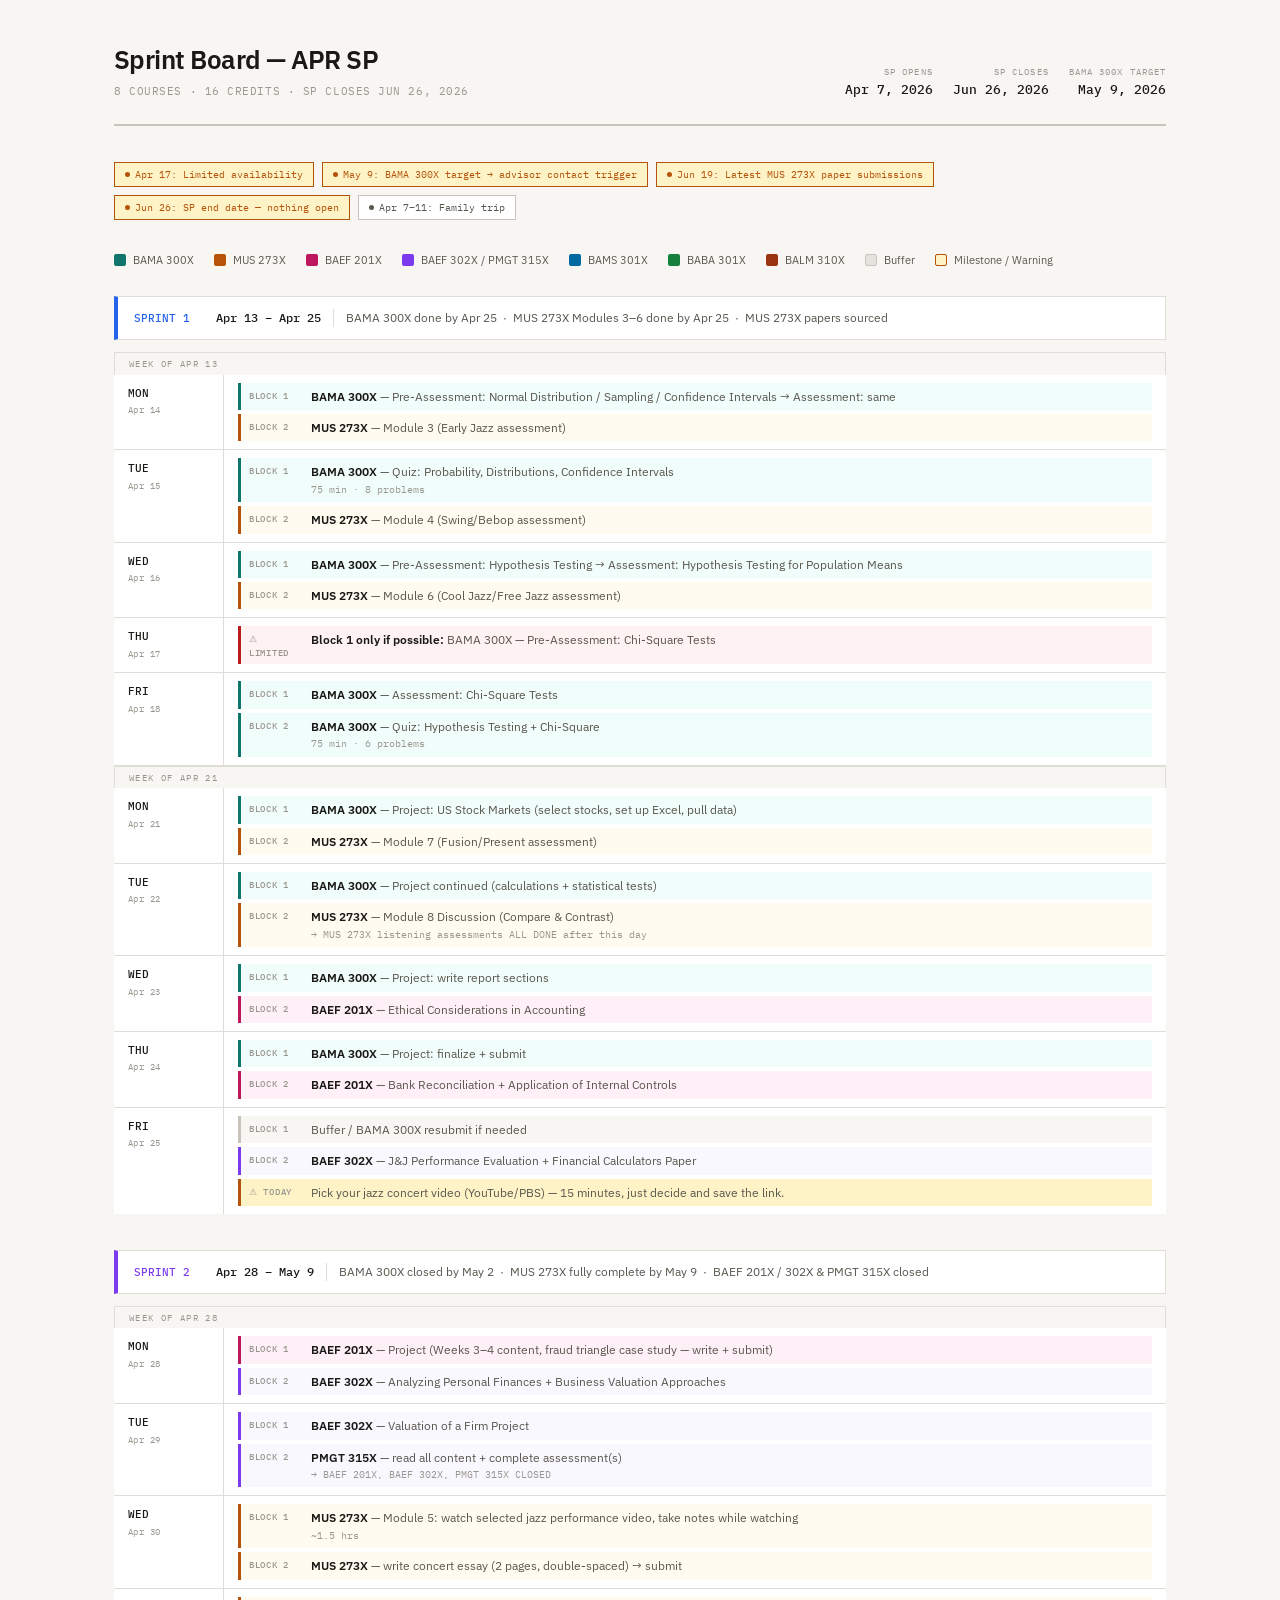
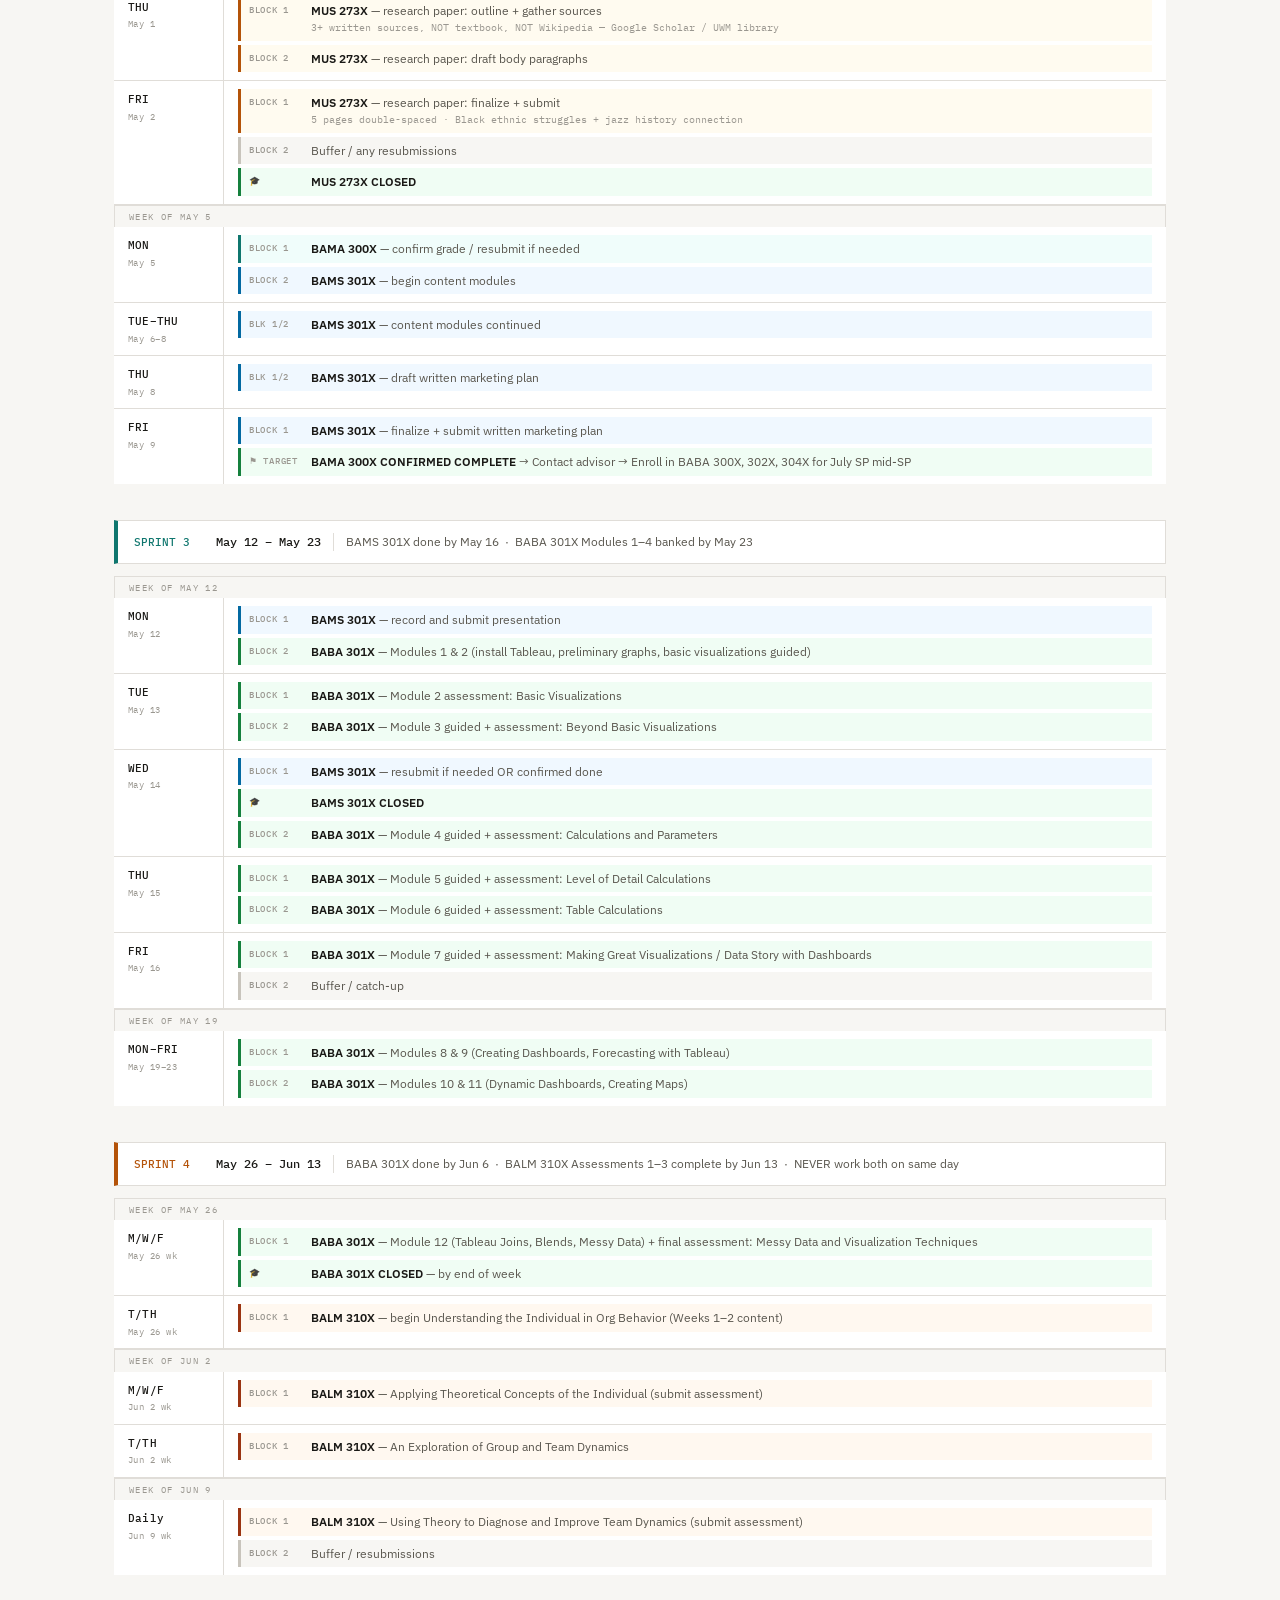
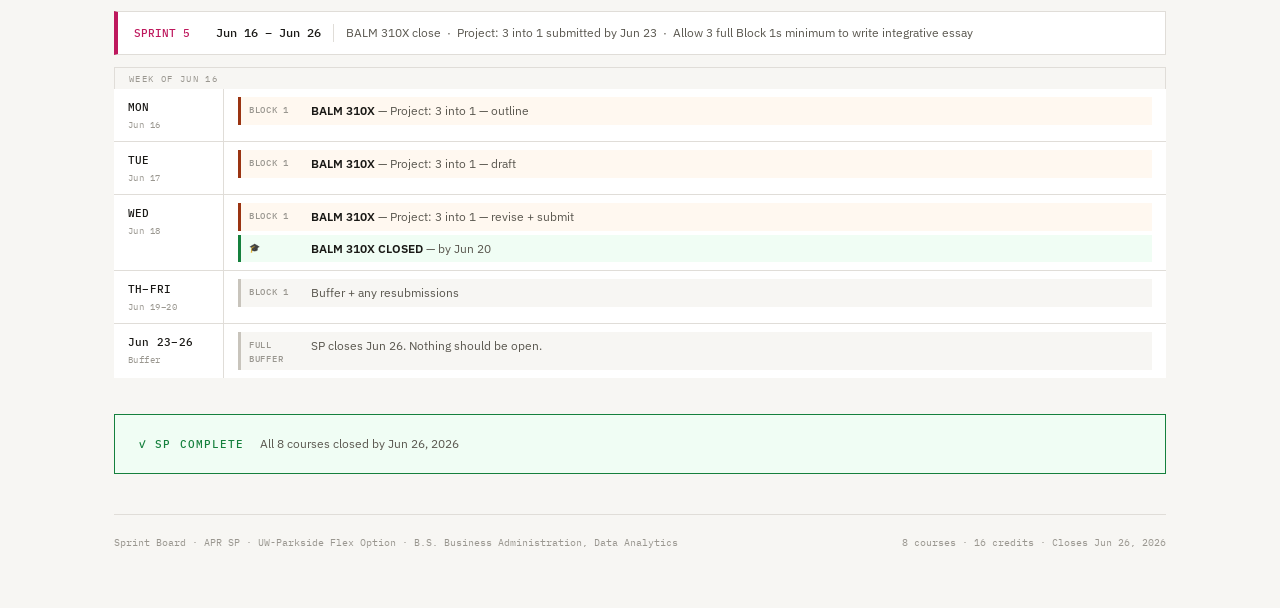
==== commit c2a273ec: "Rename sprint-board.html to index.html" ====
--- a/index.html
+++ b/index.html
@@ -1,777 +1,798 @@
 <!DOCTYPE html>
-
 <html lang="en">
 <head>
 <meta charset="UTF-8">
 <meta name="viewport" content="width=device-width, initial-scale=1.0">
-<title>Ryan Mancuso — Master Timeline</title>
-<link href="https://fonts.googleapis.com/css2?family=Outfit:wght@300;400;500;600;700&family=JetBrains+Mono:wght@400;500&display=swap" rel="stylesheet">
+<title>Sprint Board — APR SP</title>
+<link rel="preconnect" href="https://fonts.googleapis.com">
+<link href="https://fonts.googleapis.com/css2?family=IBM+Plex+Mono:wght@300;400;500&family=IBM+Plex+Sans:wght@300;400;500;600&display=swap" rel="stylesheet">
 <style>
-:root {
---bg: #1a1f2e;
---bg-mid: #1f2535;
---surface: #252d40;
---surface-2: #2d3650;
---border: rgba(255,255,255,0.06);
---border-2: rgba(255,255,255,0.12);
---text: #e2e8f8;
---text-2: #8b96b0;
---text-3: #4a5270;
---vantage: #34d4b8;
---school-unlock: #a78bfa;
---school-carry: #60a5fa;
---school-light: #94a3b8;
---school-anchor: #f472b6;
---app: #fb923c;
---va: #c084fc;
---personal: #4ade80;
---today: #f43f5e;
---row-h: 54px;
---label-w: 230px;
-}
-
-*,*::before,*::after{box-sizing:border-box;margin:0;padding:0}
-html,body{height:100%}
-body{
-font-family:‘Outfit’,sans-serif;
-background:var(–bg);
-color:var(–text);
-display:flex;
-flex-direction:column;
-height:100vh;
-overflow:hidden;
--webkit-font-smoothing:antialiased;
-}
-
-/* HEADER */
-header{
-padding:18px 28px 14px;
-border-bottom:1px solid var(–border-2);
-display:flex;
-align-items:center;
-justify-content:space-between;
-flex-wrap:wrap;
-gap:12px;
-flex-shrink:0;
-}
-.hdr-title{
-font-size:11px;font-weight:600;letter-spacing:.14em;
-text-transform:uppercase;color:var(–text-3);margin-bottom:4px;
-}
-.hdr-date{
-font-family:‘JetBrains Mono’,monospace;
-font-size:12px;color:var(–today);letter-spacing:.04em;
-}
-.legend{display:flex;flex-wrap:wrap;gap:8px 16px;align-items:center;}
-.leg{display:flex;align-items:center;gap:6px;font-size:12px;color:var(–text-2);}
-.leg-dot{width:9px;height:9px;border-radius:2px;flex-shrink:0;}
-
-/* TOOLBAR */
-.toolbar{
-padding:10px 28px;
-border-bottom:1px solid var(–border);
-background:var(–bg-mid);
-display:flex;align-items:center;gap:6px;
-flex-shrink:0;
-}
-.tb-label{
-font-family:‘JetBrains Mono’,monospace;font-size:10px;
-letter-spacing:.1em;text-transform:uppercase;color:var(–text-3);margin-right:4px;
-}
-.zpill{
-padding:5px 13px;border-radius:20px;font-size:11px;font-weight:600;
-background:var(–surface);border:1px solid var(–border-2);
-color:var(–text-2);cursor:pointer;transition:all .14s;letter-spacing:.02em;
-font-family:‘Outfit’,sans-serif;
-}
-.zpill:hover{background:var(–surface-2);color:var(–text);}
-.zpill.active{
-background:rgba(52,212,184,.13);
-border-color:rgba(52,212,184,.38);
-color:var(–vantage);
-}
-.flex-sep{flex:1;}
-.urg-legend{display:flex;gap:14px;align-items:center;}
-.urg-item{display:flex;align-items:center;gap:6px;font-size:11px;color:var(–text-3);}
-.urg-swatch{width:22px;height:8px;border-radius:2px;background:var(–text-2);}
-.urg-swatch.flex{background:transparent;border:1.5px dashed var(–text-3);}
-
-/* GANTT SCROLL CONTAINER */
-.gantt-scroll{
-flex:1;
-overflow:auto;
-position:relative;
-}
-.gantt-scroll::-webkit-scrollbar{width:5px;height:5px;}
-.gantt-scroll::-webkit-scrollbar-track{background:var(–bg);}
-.gantt-scroll::-webkit-scrollbar-thumb{background:var(–surface-2);border-radius:3px;}
-
-/* INNER — wide enough for horizontal scroll */
-.gantt-inner{
-position:relative;
-/* width set by JS based on zoom level */
-}
-
-/* STICKY TIME HEADER */
-.time-header{
-position:sticky;top:0;z-index:20;
-background:var(–bg);
-border-bottom:1px solid var(–border-2);
-display:flex;
-}
-.th-spacer{
-width:var(–label-w);min-width:var(–label-w);flex-shrink:0;
-border-right:1px solid var(–border-2);
-}
-.th-cells{flex:1;display:flex;}
-.th-cell{
-flex-shrink:0;border-right:1px solid var(–border);
-padding:9px 0 9px 10px;
-}
-.th-cell-text{
-font-family:‘JetBrains Mono’,monospace;font-size:9px;
-letter-spacing:.1em;text-transform:uppercase;color:var(–text-3);
-}
-.th-cell.now .th-cell-text{color:var(–today);}
-
-/* ROWS */
-.rows-area{position:relative;}
-
-/* GROUP HEADING */
-.grp-head{display:flex;align-items:center;padding:18px 0 6px;}
-.grp-lbl{
-width:var(–label-w);min-width:var(–label-w);flex-shrink:0;
-padding:0 14px 0 28px;
-font-size:10px;font-weight:700;letter-spacing:.13em;
-text-transform:uppercase;color:var(–text-3);
-}
-.grp-rule{flex:1;height:1px;background:var(–border);}
-
-/* TRACK ROW */
-.track-row{
-display:flex;align-items:center;
-height:var(–row-h);position:relative;
-transition:background .12s;
-}
-.track-row:hover{background:rgba(255,255,255,.015);}
-.track-lbl{
-width:var(–label-w);min-width:var(–label-w);flex-shrink:0;
-padding:0 12px 0 28px;
-border-right:1px solid var(–border);
-position:sticky;left:0;z-index:5;
-background:var(–bg);
-}
-.track-name{
-font-size:13px;font-weight:500;color:var(–text);
-line-height:1.2;white-space:nowrap;overflow:hidden;text-overflow:ellipsis;
-}
-.track-sub{
-font-size:10px;color:var(–text-2);font-weight:300;
-margin-top:2px;white-space:nowrap;overflow:hidden;text-overflow:ellipsis;
-}
-
-/* BAR CANVAS */
-.bar-canvas{flex:1;position:relative;height:100%;}
-
-/* GRID LINE */
-.gline{
-position:absolute;top:0;bottom:0;width:1px;
-background:var(–border);pointer-events:none;z-index:1;
-}
-.gline.major{background:var(–border-2);}
-
-/* TODAY LINE */
-.today-ln{
-position:absolute;top:0;bottom:0;width:2px;
-background:var(–today);
-box-shadow:0 0 10px rgba(244,63,94,.5);
-z-index:9;pointer-events:none;
-}
-
-/* BAR */
-.bar{
-position:absolute;top:50%;transform:translateY(-50%);
-height:28px;border-radius:5px;
-display:flex;align-items:center;padding:0 10px;
-cursor:pointer;z-index:3;overflow:hidden;
-transition:filter .13s,height .13s;
-}
-.bar:hover{filter:brightness(1.18);height:33px;}
-.bar.flex-bar{
-opacity:.62;
-background-image:repeating-linear-gradient(
--55deg,transparent 0,transparent 5px,
-rgba(0,0,0,.2) 5px,rgba(0,0,0,.2) 10px);
-}
-.bar-text{
-font-size:11px;font-weight:600;
-color:rgba(0,0,0,.72);white-space:nowrap;
-overflow:hidden;text-overflow:ellipsis;letter-spacing:.01em;
-}
-
-/* EDIT PANEL */
-.edit-panel{
-position:fixed;top:0;right:-360px;width:340px;height:100vh;
-background:var(–surface);border-left:1px solid var(–border-2);
-z-index:100;display:flex;flex-direction:column;
-transition:right .25s cubic-bezier(.32,0,.67,0);
-}
-.edit-panel.open{
-right:0;transition:right .25s cubic-bezier(.33,1,.68,1);
-}
-.ep-hdr{
-padding:18px 18px 14px;border-bottom:1px solid var(–border-2);
-display:flex;align-items:center;justify-content:space-between;
-}
-.ep-title{font-size:13px;font-weight:600;color:var(–text);}
-.ep-close{
-width:28px;height:28px;border-radius:6px;
-border:1px solid var(–border-2);background:transparent;
-color:var(–text-2);font-size:16px;cursor:pointer;
-display:flex;align-items:center;justify-content:center;
-transition:all .12s;font-family:‘Outfit’,sans-serif;
-}
-.ep-close:hover{background:var(–surface-2);color:var(–text);}
-.ep-body{flex:1;padding:18px;overflow-y:auto;display:flex;flex-direction:column;gap:14px;}
-.fld-grp{display:flex;flex-direction:column;gap:5px;}
-.fld-lbl{
-font-size:10px;font-weight:600;letter-spacing:.1em;
-text-transform:uppercase;color:var(–text-3);
-}
-.fld-in{
-background:var(–surface-2);border:1px solid var(–border-2);
-border-radius:6px;padding:9px 11px;
-font-size:13px;font-family:‘JetBrains Mono’,monospace;
-color:var(–text);outline:none;width:100%;
-transition:border-color .12s;
-}
-.fld-in:focus{border-color:var(–vantage);}
-select.fld-in{font-family:‘Outfit’,sans-serif;}
-textarea.fld-in{
-resize:vertical;min-height:68px;
-font-family:‘Outfit’,sans-serif;font-size:12px;line-height:1.55;
-}
-.fld-hint{font-size:11px;color:var(–text-3);line-height:1.5;font-style:italic;}
-.ep-foot{
-padding:14px 18px;border-top:1px solid var(–border-2);
-display:flex;gap:8px;
-}
-.btn-save{
-flex:1;background:var(–vantage);color:#071a16;
-border:none;border-radius:7px;padding:10px;
-font-size:13px;font-weight:700;cursor:pointer;
-font-family:‘Outfit’,sans-serif;transition:filter .12s;
-}
-.btn-save:hover{filter:brightness(1.1);}
-.btn-cancel{
-background:var(–surface-2);border:1px solid var(–border-2);
-border-radius:7px;padding:10px 16px;
-font-size:13px;color:var(–text-2);cursor:pointer;
-font-family:‘Outfit’,sans-serif;transition:all .12s;
-}
-.btn-cancel:hover{color:var(–text);}
-
-/* TOOLTIP */
-.tip{
-position:fixed;background:var(–surface-2);
-border:1px solid var(–border-2);border-radius:9px;
-padding:12px 15px;pointer-events:none;z-index:200;
-opacity:0;transition:opacity .12s;max-width:260px;
-box-shadow:0 8px 32px rgba(0,0,0,.45);
-}
-.tip.show{opacity:1;}
-.tip-accent{height:3px;border-radius:2px;margin-bottom:9px;}
-.tip-name{font-size:13px;font-weight:600;color:var(–text);margin-bottom:3px;}
-.tip-dates{
-font-family:‘JetBrains Mono’,monospace;
-font-size:10px;color:var(–text-2);margin-bottom:5px;
-}
-.tip-note{font-size:11px;color:var(–text-2);font-weight:300;line-height:1.55;font-style:italic;}
-.tip-code{font-size:10px;color:var(–text-3);margin-top:5px;font-family:‘JetBrains Mono’,monospace;}
-
-/* FOOTER */
-footer{
-padding:10px 28px;border-top:1px solid var(–border);
-display:flex;align-items:center;gap:16px;
-font-size:11px;color:var(–text-3);flex-shrink:0;
-}
-.click-hint{color:var(–vantage);opacity:.7;font-style:italic;}
+  :root {
+    --bg: #F7F6F3;
+    --surface: #FFFFFF;
+    --border: #E0DDD8;
+    --border-dark: #C8C4BC;
+    --text: #1A1916;
+    --text-mid: #5A574F;
+    --text-dim: #9A9790;
+    --accent: #2563EB;
+    --accent-light: #EFF6FF;
+    --amber: #B45309;
+    --amber-light: #FEF3C7;
+    --green: #15803D;
+    --green-light: #F0FDF4;
+    --red: #B91C1C;
+    --red-light: #FEF2F2;
+    --purple: #6D28D9;
+    --purple-light: #F5F3FF;
+    --s1: #2563EB;
+    --s2: #7C3AED;
+    --s3: #0F766E;
+    --s4: #B45309;
+    --s5: #BE185D;
+    --mono: 'IBM Plex Mono', monospace;
+    --sans: 'IBM Plex Sans', sans-serif;
+  }
+
+  * { margin: 0; padding: 0; box-sizing: border-box; }
+
+  body {
+    background: var(--bg);
+    color: var(--text);
+    font-family: var(--sans);
+    font-size: 13px;
+    line-height: 1.5;
+  }
+
+  .page {
+    max-width: 1100px;
+    margin: 0 auto;
+    padding: 40px 24px 60px;
+  }
+
+  /* HEADER */
+  .header {
+    margin-bottom: 36px;
+    padding-bottom: 24px;
+    border-bottom: 2px solid var(--border-dark);
+    display: flex;
+    justify-content: space-between;
+    align-items: flex-end;
+    flex-wrap: wrap;
+    gap: 16px;
+  }
+
+  .header-left h1 {
+    font-family: var(--sans);
+    font-size: 26px;
+    font-weight: 600;
+    color: var(--text);
+    letter-spacing: -0.02em;
+    margin-bottom: 4px;
+  }
+
+  .header-left .subtitle {
+    font-family: var(--mono);
+    font-size: 11px;
+    color: var(--text-dim);
+    letter-spacing: 0.05em;
+  }
+
+  .header-right {
+    display: flex;
+    gap: 20px;
+    flex-wrap: wrap;
+  }
+
+  .header-stat {
+    text-align: right;
+  }
+
+  .stat-label {
+    font-family: var(--mono);
+    font-size: 9px;
+    color: var(--text-dim);
+    letter-spacing: 0.12em;
+    text-transform: uppercase;
+    display: block;
+    margin-bottom: 2px;
+  }
+
+  .stat-val {
+    font-family: var(--mono);
+    font-size: 13px;
+    font-weight: 500;
+    color: var(--text);
+  }
+
+  /* CONSTRAINTS BAR */
+  .constraints {
+    display: flex;
+    gap: 8px;
+    flex-wrap: wrap;
+    margin-bottom: 32px;
+  }
+
+  .constraint-pill {
+    font-family: var(--mono);
+    font-size: 10px;
+    padding: 4px 10px;
+    border: 1px solid var(--border-dark);
+    color: var(--text-mid);
+    background: var(--surface);
+    display: flex;
+    align-items: center;
+    gap: 5px;
+  }
+
+  .constraint-pill.warn {
+    border-color: var(--amber);
+    color: var(--amber);
+    background: var(--amber-light);
+  }
+
+  .constraint-pill .dot {
+    width: 5px;
+    height: 5px;
+    border-radius: 50%;
+    background: currentColor;
+    flex-shrink: 0;
+  }
+
+  /* SPRINT SECTION */
+  .sprint-section {
+    margin-bottom: 36px;
+  }
+
+  .sprint-header {
+    display: flex;
+    align-items: center;
+    gap: 12px;
+    margin-bottom: 12px;
+    padding: 12px 16px;
+    background: var(--surface);
+    border: 1px solid var(--border);
+    border-left: 4px solid var(--s1);
+  }
+
+  .sprint-header.s2 { border-left-color: var(--s2); }
+  .sprint-header.s3 { border-left-color: var(--s3); }
+  .sprint-header.s4 { border-left-color: var(--s4); }
+  .sprint-header.s5 { border-left-color: var(--s5); }
+
+  .sprint-num {
+    font-family: var(--mono);
+    font-size: 11px;
+    font-weight: 500;
+    color: var(--s1);
+    width: 70px;
+    flex-shrink: 0;
+  }
+
+  .sprint-header.s2 .sprint-num { color: var(--s2); }
+  .sprint-header.s3 .sprint-num { color: var(--s3); }
+  .sprint-header.s4 .sprint-num { color: var(--s4); }
+  .sprint-header.s5 .sprint-num { color: var(--s5); }
+
+  .sprint-dates {
+    font-family: var(--mono);
+    font-size: 12px;
+    font-weight: 500;
+    color: var(--text);
+    flex: 0 0 auto;
+  }
+
+  .sprint-goal {
+    font-size: 12px;
+    color: var(--text-mid);
+    flex: 1;
+    padding-left: 12px;
+    border-left: 1px solid var(--border);
+  }
+
+  /* DAY ROWS */
+  .day-row {
+    display: grid;
+    grid-template-columns: 110px 1fr;
+    border-bottom: 1px solid var(--border);
+    background: var(--surface);
+  }
+
+  .day-row:last-child { border-bottom: none; }
+  .day-row:hover { background: #FAFAF8; }
+
+  .day-label {
+    padding: 10px 14px;
+    border-right: 1px solid var(--border);
+    display: flex;
+    flex-direction: column;
+    gap: 2px;
+  }
+
+  .day-name {
+    font-family: var(--mono);
+    font-size: 11px;
+    font-weight: 500;
+    color: var(--text);
+    letter-spacing: 0.02em;
+  }
+
+  .day-date {
+    font-family: var(--mono);
+    font-size: 9px;
+    color: var(--text-dim);
+    letter-spacing: 0.05em;
+  }
+
+  .day-blocks {
+    padding: 8px 14px;
+    display: flex;
+    flex-direction: column;
+    gap: 4px;
+  }
+
+  .block {
+    display: flex;
+    gap: 8px;
+    align-items: flex-start;
+    padding: 5px 8px;
+    border-left: 3px solid var(--border-dark);
+  }
+
+  .block.b1 { border-left-color: #2563EB; background: #F8FAFF; }
+  .block.b2 { border-left-color: #7C3AED; background: #FAF8FF; }
+  .block.bama { border-left-color: #0F766E; background: #F0FDFB; }
+  .block.mus { border-left-color: #B45309; background: #FFFBF0; }
+  .block.baef { border-left-color: #BE185D; background: #FFF0F8; }
+  .block.pmgt { border-left-color: #7C3AED; background: #FAF8FF; }
+  .block.bams { border-left-color: #0369A1; background: #F0F8FF; }
+  .block.baba { border-left-color: #15803D; background: #F0FDF4; }
+  .block.balm { border-left-color: #9A3412; background: #FFF8F0; }
+  .block.buffer { border-left-color: var(--border-dark); background: var(--bg); }
+  .block.warn { border-left-color: var(--amber); background: var(--amber-light); }
+  .block.milestone { border-left-color: var(--green); background: var(--green-light); }
+  .block.limited { border-left-color: var(--red); background: var(--red-light); }
+
+  .block-tag {
+    font-family: var(--mono);
+    font-size: 9px;
+    font-weight: 500;
+    letter-spacing: 0.08em;
+    text-transform: uppercase;
+    color: var(--text-dim);
+    flex-shrink: 0;
+    width: 54px;
+    padding-top: 1px;
+  }
+
+  .block-text {
+    font-size: 12px;
+    color: var(--text-mid);
+    line-height: 1.45;
+    flex: 1;
+  }
+
+  .block-text strong {
+    font-weight: 600;
+    color: var(--text);
+  }
+
+  .block-text .note {
+    font-family: var(--mono);
+    font-size: 10px;
+    color: var(--text-dim);
+    display: block;
+    margin-top: 2px;
+  }
+
+  /* MILESTONE BADGES */
+  .milestone-badge {
+    display: inline-flex;
+    align-items: center;
+    gap: 4px;
+    font-family: var(--mono);
+    font-size: 9px;
+    font-weight: 500;
+    letter-spacing: 0.08em;
+    padding: 2px 7px;
+    border: 1px solid var(--green);
+    color: var(--green);
+    background: var(--green-light);
+    white-space: nowrap;
+    margin-left: 4px;
+    vertical-align: middle;
+  }
+
+  .warn-badge {
+    display: inline-flex;
+    align-items: center;
+    gap: 4px;
+    font-family: var(--mono);
+    font-size: 9px;
+    font-weight: 500;
+    letter-spacing: 0.08em;
+    padding: 2px 7px;
+    border: 1px solid var(--amber);
+    color: var(--amber);
+    background: var(--amber-light);
+    white-space: nowrap;
+    margin-left: 4px;
+    vertical-align: middle;
+  }
+
+  /* DIVIDERS */
+  .week-divider {
+    font-family: var(--mono);
+    font-size: 9px;
+    color: var(--text-dim);
+    letter-spacing: 0.15em;
+    text-transform: uppercase;
+    padding: 4px 14px;
+    background: var(--bg);
+    border: 1px solid var(--border);
+    border-bottom: none;
+  }
+
+  /* SP COMPLETE */
+  .sp-complete {
+    margin-top: 32px;
+    padding: 20px 24px;
+    background: var(--green-light);
+    border: 1px solid var(--green);
+    display: flex;
+    align-items: center;
+    gap: 16px;
+  }
+
+  .sp-complete-label {
+    font-family: var(--mono);
+    font-size: 11px;
+    font-weight: 500;
+    color: var(--green);
+    letter-spacing: 0.1em;
+    text-transform: uppercase;
+  }
+
+  .sp-complete-detail {
+    font-size: 12px;
+    color: var(--text-mid);
+  }
+
+  /* LEGEND */
+  .legend {
+    display: flex;
+    flex-wrap: wrap;
+    gap: 8px 20px;
+    margin-bottom: 28px;
+  }
+
+  .legend-item {
+    display: flex;
+    align-items: center;
+    gap: 7px;
+    font-size: 11px;
+    color: var(--text-mid);
+  }
+
+  .legend-swatch {
+    width: 12px;
+    height: 12px;
+    border-radius: 2px;
+    flex-shrink: 0;
+  }
+
+  /* FOOTER */
+  .footer {
+    margin-top: 40px;
+    padding-top: 20px;
+    border-top: 1px solid var(--border);
+    font-family: var(--mono);
+    font-size: 10px;
+    color: var(--text-dim);
+    display: flex;
+    justify-content: space-between;
+    flex-wrap: wrap;
+    gap: 8px;
+  }
 </style>
-
 </head>
 <body>
-
-<header>
-  <div>
-    <div class="hdr-title">Ryan Mancuso — Master Timeline</div>
-    <div class="hdr-date" id="hdr-date"></div>
-  </div>
-  <div class="legend" id="legend"></div>
-</header>
-
-<div class="toolbar">
-  <span class="tb-label">View</span>
-  <div id="zoom-pills"></div>
-  <div class="flex-sep"></div>
-  <div class="urg-legend">
-    <div class="urg-item"><div class="urg-swatch"></div>Fixed</div>
-    <div class="urg-item"><div class="urg-swatch flex"></div>Flexible</div>
-  </div>
+<div class="page">
+
+  <!-- HEADER -->
+  <div class="header">
+    <div class="header-left">
+      <h1>Sprint Board — APR SP</h1>
+      <div class="subtitle">8 COURSES · 16 CREDITS · SP CLOSES JUN 26, 2026</div>
+    </div>
+    <div class="header-right">
+      <div class="header-stat">
+        <span class="stat-label">SP Opens</span>
+        <span class="stat-val">Apr 7, 2026</span>
+      </div>
+      <div class="header-stat">
+        <span class="stat-label">SP Closes</span>
+        <span class="stat-val">Jun 26, 2026</span>
+      </div>
+      <div class="header-stat">
+        <span class="stat-label">BAMA 300X Target</span>
+        <span class="stat-val">May 9, 2026</span>
+      </div>
+    </div>
+  </div>
+
+  <!-- HARD CONSTRAINTS -->
+  <div class="constraints">
+    <div class="constraint-pill warn"><div class="dot"></div> Apr 17: Limited availability</div>
+    <div class="constraint-pill warn"><div class="dot"></div> May 9: BAMA 300X target → advisor contact trigger</div>
+    <div class="constraint-pill warn"><div class="dot"></div> Jun 19: Latest MUS 273X paper submissions</div>
+    <div class="constraint-pill warn"><div class="dot"></div> Jun 26: SP end date — nothing open</div>
+    <div class="constraint-pill"><div class="dot"></div> Apr 7–11: Family trip</div>
+  </div>
+
+  <!-- COURSE LEGEND -->
+  <div class="legend">
+    <div class="legend-item"><div class="legend-swatch" style="background:#0F766E"></div> BAMA 300X</div>
+    <div class="legend-item"><div class="legend-swatch" style="background:#B45309"></div> MUS 273X</div>
+    <div class="legend-item"><div class="legend-swatch" style="background:#BE185D"></div> BAEF 201X</div>
+    <div class="legend-item"><div class="legend-swatch" style="background:#7C3AED"></div> BAEF 302X / PMGT 315X</div>
+    <div class="legend-item"><div class="legend-swatch" style="background:#0369A1"></div> BAMS 301X</div>
+    <div class="legend-item"><div class="legend-swatch" style="background:#15803D"></div> BABA 301X</div>
+    <div class="legend-item"><div class="legend-swatch" style="background:#9A3412"></div> BALM 310X</div>
+    <div class="legend-item"><div class="legend-swatch" style="background:#E5E3DF;border:1px solid #C8C4BC"></div> Buffer</div>
+    <div class="legend-item"><div class="legend-swatch" style="background:#FEF3C7;border:1px solid #B45309"></div> Milestone / Warning</div>
+  </div>
+
+  <!-- ==================== SPRINT 1 ==================== -->
+  <div class="sprint-section">
+    <div class="sprint-header s1">
+      <div class="sprint-num">SPRINT 1</div>
+      <div class="sprint-dates">Apr 13 – Apr 25</div>
+      <div class="sprint-goal">BAMA 300X done by Apr 25 &nbsp;·&nbsp; MUS 273X Modules 3–6 done by Apr 25 &nbsp;·&nbsp; MUS 273X papers sourced</div>
+    </div>
+
+    <div class="week-divider">Week of Apr 13</div>
+
+    <div class="day-row">
+      <div class="day-label"><div class="day-name">MON</div><div class="day-date">Apr 14</div></div>
+      <div class="day-blocks">
+        <div class="block bama"><div class="block-tag">Block 1</div><div class="block-text"><strong>BAMA 300X</strong> — Pre-Assessment: Normal Distribution / Sampling / Confidence Intervals → Assessment: same</div></div>
+        <div class="block mus"><div class="block-tag">Block 2</div><div class="block-text"><strong>MUS 273X</strong> — Module 3 (Early Jazz assessment)</div></div>
+      </div>
+    </div>
+
+    <div class="day-row">
+      <div class="day-label"><div class="day-name">TUE</div><div class="day-date">Apr 15</div></div>
+      <div class="day-blocks">
+        <div class="block bama"><div class="block-tag">Block 1</div><div class="block-text"><strong>BAMA 300X</strong> — Quiz: Probability, Distributions, Confidence Intervals <span class="note">75 min · 8 problems</span></div></div>
+        <div class="block mus"><div class="block-tag">Block 2</div><div class="block-text"><strong>MUS 273X</strong> — Module 4 (Swing/Bebop assessment)</div></div>
+      </div>
+    </div>
+
+    <div class="day-row">
+      <div class="day-label"><div class="day-name">WED</div><div class="day-date">Apr 16</div></div>
+      <div class="day-blocks">
+        <div class="block bama"><div class="block-tag">Block 1</div><div class="block-text"><strong>BAMA 300X</strong> — Pre-Assessment: Hypothesis Testing → Assessment: Hypothesis Testing for Population Means</div></div>
+        <div class="block mus"><div class="block-tag">Block 2</div><div class="block-text"><strong>MUS 273X</strong> — Module 6 (Cool Jazz/Free Jazz assessment)</div></div>
+      </div>
+    </div>
+
+    <div class="day-row">
+      <div class="day-label"><div class="day-name">THU</div><div class="day-date">Apr 17</div></div>
+      <div class="day-blocks">
+        <div class="block limited"><div class="block-tag">⚠ LIMITED</div><div class="block-text"><strong>Block 1 only if possible:</strong> BAMA 300X — Pre-Assessment: Chi-Square Tests</div></div>
+      </div>
+    </div>
+
+    <div class="day-row">
+      <div class="day-label"><div class="day-name">FRI</div><div class="day-date">Apr 18</div></div>
+      <div class="day-blocks">
+        <div class="block bama"><div class="block-tag">Block 1</div><div class="block-text"><strong>BAMA 300X</strong> — Assessment: Chi-Square Tests</div></div>
+        <div class="block bama"><div class="block-tag">Block 2</div><div class="block-text"><strong>BAMA 300X</strong> — Quiz: Hypothesis Testing + Chi-Square <span class="note">75 min · 6 problems</span></div></div>
+      </div>
+    </div>
+
+    <div class="week-divider">Week of Apr 21</div>
+
+    <div class="day-row">
+      <div class="day-label"><div class="day-name">MON</div><div class="day-date">Apr 21</div></div>
+      <div class="day-blocks">
+        <div class="block bama"><div class="block-tag">Block 1</div><div class="block-text"><strong>BAMA 300X</strong> — Project: US Stock Markets (select stocks, set up Excel, pull data)</div></div>
+        <div class="block mus"><div class="block-tag">Block 2</div><div class="block-text"><strong>MUS 273X</strong> — Module 7 (Fusion/Present assessment)</div></div>
+      </div>
+    </div>
+
+    <div class="day-row">
+      <div class="day-label"><div class="day-name">TUE</div><div class="day-date">Apr 22</div></div>
+      <div class="day-blocks">
+        <div class="block bama"><div class="block-tag">Block 1</div><div class="block-text"><strong>BAMA 300X</strong> — Project continued (calculations + statistical tests)</div></div>
+        <div class="block mus"><div class="block-tag">Block 2</div><div class="block-text"><strong>MUS 273X</strong> — Module 8 Discussion (Compare &amp; Contrast) <span class="note">→ MUS 273X listening assessments ALL DONE after this day</span></div></div>
+      </div>
+    </div>
+
+    <div class="day-row">
+      <div class="day-label"><div class="day-name">WED</div><div class="day-date">Apr 23</div></div>
+      <div class="day-blocks">
+        <div class="block bama"><div class="block-tag">Block 1</div><div class="block-text"><strong>BAMA 300X</strong> — Project: write report sections</div></div>
+        <div class="block baef"><div class="block-tag">Block 2</div><div class="block-text"><strong>BAEF 201X</strong> — Ethical Considerations in Accounting</div></div>
+      </div>
+    </div>
+
+    <div class="day-row">
+      <div class="day-label"><div class="day-name">THU</div><div class="day-date">Apr 24</div></div>
+      <div class="day-blocks">
+        <div class="block bama"><div class="block-tag">Block 1</div><div class="block-text"><strong>BAMA 300X</strong> — Project: finalize + submit</div></div>
+        <div class="block baef"><div class="block-tag">Block 2</div><div class="block-text"><strong>BAEF 201X</strong> — Bank Reconciliation + Application of Internal Controls</div></div>
+      </div>
+    </div>
+
+    <div class="day-row">
+      <div class="day-label"><div class="day-name">FRI</div><div class="day-date">Apr 25</div></div>
+      <div class="day-blocks">
+        <div class="block buffer"><div class="block-tag">Block 1</div><div class="block-text">Buffer / BAMA 300X resubmit if needed</div></div>
+        <div class="block b2"><div class="block-tag">Block 2</div><div class="block-text"><strong>BAEF 302X</strong> — J&amp;J Performance Evaluation + Financial Calculators Paper</div></div>
+        <div class="block warn"><div class="block-tag">⚠ Today</div><div class="block-text">Pick your jazz concert video (YouTube/PBS) — 15 minutes, just decide and save the link.</div></div>
+      </div>
+    </div>
+  </div>
+
+  <!-- ==================== SPRINT 2 ==================== -->
+  <div class="sprint-section">
+    <div class="sprint-header s2">
+      <div class="sprint-num">SPRINT 2</div>
+      <div class="sprint-dates">Apr 28 – May 9</div>
+      <div class="sprint-goal">BAMA 300X closed by May 2 &nbsp;·&nbsp; MUS 273X fully complete by May 9 &nbsp;·&nbsp; BAEF 201X / 302X &amp; PMGT 315X closed</div>
+    </div>
+
+    <div class="week-divider">Week of Apr 28</div>
+
+    <div class="day-row">
+      <div class="day-label"><div class="day-name">MON</div><div class="day-date">Apr 28</div></div>
+      <div class="day-blocks">
+        <div class="block baef"><div class="block-tag">Block 1</div><div class="block-text"><strong>BAEF 201X</strong> — Project (Weeks 3–4 content, fraud triangle case study — write + submit)</div></div>
+        <div class="block b2"><div class="block-tag">Block 2</div><div class="block-text"><strong>BAEF 302X</strong> — Analyzing Personal Finances + Business Valuation Approaches</div></div>
+      </div>
+    </div>
+
+    <div class="day-row">
+      <div class="day-label"><div class="day-name">TUE</div><div class="day-date">Apr 29</div></div>
+      <div class="day-blocks">
+        <div class="block b2"><div class="block-tag">Block 1</div><div class="block-text"><strong>BAEF 302X</strong> — Valuation of a Firm Project</div></div>
+        <div class="block pmgt"><div class="block-tag">Block 2</div><div class="block-text"><strong>PMGT 315X</strong> — read all content + complete assessment(s) <span class="note">→ BAEF 201X, BAEF 302X, PMGT 315X CLOSED</span></div></div>
+      </div>
+    </div>
+
+    <div class="day-row">
+      <div class="day-label"><div class="day-name">WED</div><div class="day-date">Apr 30</div></div>
+      <div class="day-blocks">
+        <div class="block mus"><div class="block-tag">Block 1</div><div class="block-text"><strong>MUS 273X</strong> — Module 5: watch selected jazz performance video, take notes while watching <span class="note">~1.5 hrs</span></div></div>
+        <div class="block mus"><div class="block-tag">Block 2</div><div class="block-text"><strong>MUS 273X</strong> — write concert essay (2 pages, double-spaced) → submit</div></div>
+      </div>
+    </div>
+
+    <div class="day-row">
+      <div class="day-label"><div class="day-name">THU</div><div class="day-date">May 1</div></div>
+      <div class="day-blocks">
+        <div class="block mus"><div class="block-tag">Block 1</div><div class="block-text"><strong>MUS 273X</strong> — research paper: outline + gather sources <span class="note">3+ written sources, NOT textbook, NOT Wikipedia — Google Scholar / UWM library</span></div></div>
+        <div class="block mus"><div class="block-tag">Block 2</div><div class="block-text"><strong>MUS 273X</strong> — research paper: draft body paragraphs</div></div>
+      </div>
+    </div>
+
+    <div class="day-row">
+      <div class="day-label"><div class="day-name">FRI</div><div class="day-date">May 2</div></div>
+      <div class="day-blocks">
+        <div class="block mus"><div class="block-tag">Block 1</div><div class="block-text"><strong>MUS 273X</strong> — research paper: finalize + submit <span class="note">5 pages double-spaced · Black ethnic struggles + jazz history connection</span></div></div>
+        <div class="block buffer"><div class="block-tag">Block 2</div><div class="block-text">Buffer / any resubmissions</div></div>
+        <div class="block milestone"><div class="block-tag">🎓</div><div class="block-text"><strong>MUS 273X CLOSED</strong></div></div>
+      </div>
+    </div>
+
+    <div class="week-divider">Week of May 5</div>
+
+    <div class="day-row">
+      <div class="day-label"><div class="day-name">MON</div><div class="day-date">May 5</div></div>
+      <div class="day-blocks">
+        <div class="block bama"><div class="block-tag">Block 1</div><div class="block-text"><strong>BAMA 300X</strong> — confirm grade / resubmit if needed</div></div>
+        <div class="block bams"><div class="block-tag">Block 2</div><div class="block-text"><strong>BAMS 301X</strong> — begin content modules</div></div>
+      </div>
+    </div>
+
+    <div class="day-row">
+      <div class="day-label"><div class="day-name">TUE–THU</div><div class="day-date">May 6–8</div></div>
+      <div class="day-blocks">
+        <div class="block bams"><div class="block-tag">Blk 1/2</div><div class="block-text"><strong>BAMS 301X</strong> — content modules continued</div></div>
+      </div>
+    </div>
+
+    <div class="day-row">
+      <div class="day-label"><div class="day-name">THU</div><div class="day-date">May 8</div></div>
+      <div class="day-blocks">
+        <div class="block bams"><div class="block-tag">Blk 1/2</div><div class="block-text"><strong>BAMS 301X</strong> — draft written marketing plan</div></div>
+      </div>
+    </div>
+
+    <div class="day-row">
+      <div class="day-label"><div class="day-name">FRI</div><div class="day-date">May 9</div></div>
+      <div class="day-blocks">
+        <div class="block bams"><div class="block-tag">Block 1</div><div class="block-text"><strong>BAMS 301X</strong> — finalize + submit written marketing plan</div></div>
+        <div class="block milestone"><div class="block-tag">⚑ Target</div><div class="block-text"><strong>BAMA 300X CONFIRMED COMPLETE</strong> → Contact advisor → Enroll in BABA 300X, 302X, 304X for July SP mid-SP</div></div>
+      </div>
+    </div>
+  </div>
+
+  <!-- ==================== SPRINT 3 ==================== -->
+  <div class="sprint-section">
+    <div class="sprint-header s3">
+      <div class="sprint-num">SPRINT 3</div>
+      <div class="sprint-dates">May 12 – May 23</div>
+      <div class="sprint-goal">BAMS 301X done by May 16 &nbsp;·&nbsp; BABA 301X Modules 1–4 banked by May 23</div>
+    </div>
+
+    <div class="week-divider">Week of May 12</div>
+
+    <div class="day-row">
+      <div class="day-label"><div class="day-name">MON</div><div class="day-date">May 12</div></div>
+      <div class="day-blocks">
+        <div class="block bams"><div class="block-tag">Block 1</div><div class="block-text"><strong>BAMS 301X</strong> — record and submit presentation</div></div>
+        <div class="block baba"><div class="block-tag">Block 2</div><div class="block-text"><strong>BABA 301X</strong> — Modules 1 &amp; 2 (install Tableau, preliminary graphs, basic visualizations guided)</div></div>
+      </div>
+    </div>
+
+    <div class="day-row">
+      <div class="day-label"><div class="day-name">TUE</div><div class="day-date">May 13</div></div>
+      <div class="day-blocks">
+        <div class="block baba"><div class="block-tag">Block 1</div><div class="block-text"><strong>BABA 301X</strong> — Module 2 assessment: Basic Visualizations</div></div>
+        <div class="block baba"><div class="block-tag">Block 2</div><div class="block-text"><strong>BABA 301X</strong> — Module 3 guided + assessment: Beyond Basic Visualizations</div></div>
+      </div>
+    </div>
+
+    <div class="day-row">
+      <div class="day-label"><div class="day-name">WED</div><div class="day-date">May 14</div></div>
+      <div class="day-blocks">
+        <div class="block bams"><div class="block-tag">Block 1</div><div class="block-text"><strong>BAMS 301X</strong> — resubmit if needed OR confirmed done</div></div>
+        <div class="block milestone"><div class="block-tag">🎓</div><div class="block-text"><strong>BAMS 301X CLOSED</strong></div></div>
+        <div class="block baba"><div class="block-tag">Block 2</div><div class="block-text"><strong>BABA 301X</strong> — Module 4 guided + assessment: Calculations and Parameters</div></div>
+      </div>
+    </div>
+
+    <div class="day-row">
+      <div class="day-label"><div class="day-name">THU</div><div class="day-date">May 15</div></div>
+      <div class="day-blocks">
+        <div class="block baba"><div class="block-tag">Block 1</div><div class="block-text"><strong>BABA 301X</strong> — Module 5 guided + assessment: Level of Detail Calculations</div></div>
+        <div class="block baba"><div class="block-tag">Block 2</div><div class="block-text"><strong>BABA 301X</strong> — Module 6 guided + assessment: Table Calculations</div></div>
+      </div>
+    </div>
+
+    <div class="day-row">
+      <div class="day-label"><div class="day-name">FRI</div><div class="day-date">May 16</div></div>
+      <div class="day-blocks">
+        <div class="block baba"><div class="block-tag">Block 1</div><div class="block-text"><strong>BABA 301X</strong> — Module 7 guided + assessment: Making Great Visualizations / Data Story with Dashboards</div></div>
+        <div class="block buffer"><div class="block-tag">Block 2</div><div class="block-text">Buffer / catch-up</div></div>
+      </div>
+    </div>
+
+    <div class="week-divider">Week of May 19</div>
+
+    <div class="day-row">
+      <div class="day-label"><div class="day-name">MON–FRI</div><div class="day-date">May 19–23</div></div>
+      <div class="day-blocks">
+        <div class="block baba"><div class="block-tag">Block 1</div><div class="block-text"><strong>BABA 301X</strong> — Modules 8 &amp; 9 (Creating Dashboards, Forecasting with Tableau)</div></div>
+        <div class="block baba"><div class="block-tag">Block 2</div><div class="block-text"><strong>BABA 301X</strong> — Modules 10 &amp; 11 (Dynamic Dashboards, Creating Maps)</div></div>
+      </div>
+    </div>
+  </div>
+
+  <!-- ==================== SPRINT 4 ==================== -->
+  <div class="sprint-section">
+    <div class="sprint-header s4">
+      <div class="sprint-num">SPRINT 4</div>
+      <div class="sprint-dates">May 26 – Jun 13</div>
+      <div class="sprint-goal">BABA 301X done by Jun 6 &nbsp;·&nbsp; BALM 310X Assessments 1–3 complete by Jun 13 &nbsp;·&nbsp; NEVER work both on same day</div>
+    </div>
+
+    <div class="week-divider">Week of May 26</div>
+
+    <div class="day-row">
+      <div class="day-label"><div class="day-name">M/W/F</div><div class="day-date">May 26 wk</div></div>
+      <div class="day-blocks">
+        <div class="block baba"><div class="block-tag">Block 1</div><div class="block-text"><strong>BABA 301X</strong> — Module 12 (Tableau Joins, Blends, Messy Data) + final assessment: Messy Data and Visualization Techniques</div></div>
+        <div class="block milestone"><div class="block-tag">🎓</div><div class="block-text"><strong>BABA 301X CLOSED</strong> — by end of week</div></div>
+      </div>
+    </div>
+
+    <div class="day-row">
+      <div class="day-label"><div class="day-name">T/TH</div><div class="day-date">May 26 wk</div></div>
+      <div class="day-blocks">
+        <div class="block balm"><div class="block-tag">Block 1</div><div class="block-text"><strong>BALM 310X</strong> — begin Understanding the Individual in Org Behavior (Weeks 1–2 content)</div></div>
+      </div>
+    </div>
+
+    <div class="week-divider">Week of Jun 2</div>
+
+    <div class="day-row">
+      <div class="day-label"><div class="day-name">M/W/F</div><div class="day-date">Jun 2 wk</div></div>
+      <div class="day-blocks">
+        <div class="block balm"><div class="block-tag">Block 1</div><div class="block-text"><strong>BALM 310X</strong> — Applying Theoretical Concepts of the Individual (submit assessment)</div></div>
+      </div>
+    </div>
+
+    <div class="day-row">
+      <div class="day-label"><div class="day-name">T/TH</div><div class="day-date">Jun 2 wk</div></div>
+      <div class="day-blocks">
+        <div class="block balm"><div class="block-tag">Block 1</div><div class="block-text"><strong>BALM 310X</strong> — An Exploration of Group and Team Dynamics</div></div>
+      </div>
+    </div>
+
+    <div class="week-divider">Week of Jun 9</div>
+
+    <div class="day-row">
+      <div class="day-label"><div class="day-name">Daily</div><div class="day-date">Jun 9 wk</div></div>
+      <div class="day-blocks">
+        <div class="block balm"><div class="block-tag">Block 1</div><div class="block-text"><strong>BALM 310X</strong> — Using Theory to Diagnose and Improve Team Dynamics (submit assessment)</div></div>
+        <div class="block buffer"><div class="block-tag">Block 2</div><div class="block-text">Buffer / resubmissions</div></div>
+      </div>
+    </div>
+  </div>
+
+  <!-- ==================== SPRINT 5 ==================== -->
+  <div class="sprint-section">
+    <div class="sprint-header s5">
+      <div class="sprint-num">SPRINT 5</div>
+      <div class="sprint-dates">Jun 16 – Jun 26</div>
+      <div class="sprint-goal">BALM 310X close &nbsp;·&nbsp; Project: 3 into 1 submitted by Jun 23 &nbsp;·&nbsp; Allow 3 full Block 1s minimum to write integrative essay</div>
+    </div>
+
+    <div class="week-divider">Week of Jun 16</div>
+
+    <div class="day-row">
+      <div class="day-label"><div class="day-name">MON</div><div class="day-date">Jun 16</div></div>
+      <div class="day-blocks">
+        <div class="block balm"><div class="block-tag">Block 1</div><div class="block-text"><strong>BALM 310X</strong> — Project: 3 into 1 — outline</div></div>
+      </div>
+    </div>
+
+    <div class="day-row">
+      <div class="day-label"><div class="day-name">TUE</div><div class="day-date">Jun 17</div></div>
+      <div class="day-blocks">
+        <div class="block balm"><div class="block-tag">Block 1</div><div class="block-text"><strong>BALM 310X</strong> — Project: 3 into 1 — draft</div></div>
+      </div>
+    </div>
+
+    <div class="day-row">
+      <div class="day-label"><div class="day-name">WED</div><div class="day-date">Jun 18</div></div>
+      <div class="day-blocks">
+        <div class="block balm"><div class="block-tag">Block 1</div><div class="block-text"><strong>BALM 310X</strong> — Project: 3 into 1 — revise + submit</div></div>
+        <div class="block milestone"><div class="block-tag">🎓</div><div class="block-text"><strong>BALM 310X CLOSED</strong> — by Jun 20</div></div>
+      </div>
+    </div>
+
+    <div class="day-row">
+      <div class="day-label"><div class="day-name">TH–FRI</div><div class="day-date">Jun 19–20</div></div>
+      <div class="day-blocks">
+        <div class="block buffer"><div class="block-tag">Block 1</div><div class="block-text">Buffer + any resubmissions</div></div>
+      </div>
+    </div>
+
+    <div class="day-row">
+      <div class="day-label"><div class="day-name">Jun 23–26</div><div class="day-date">Buffer</div></div>
+      <div class="day-blocks">
+        <div class="block buffer"><div class="block-tag">Full Buffer</div><div class="block-text">SP closes Jun 26. Nothing should be open.</div></div>
+      </div>
+    </div>
+  </div>
+
+  <!-- COMPLETE BANNER -->
+  <div class="sp-complete">
+    <div class="sp-complete-label">✓ SP Complete</div>
+    <div class="sp-complete-detail">All 8 courses closed by Jun 26, 2026</div>
+  </div>
+
+  <!-- FOOTER -->
+  <div class="footer">
+    <div>Sprint Board · APR SP · UW-Parkside Flex Option · B.S. Business Administration, Data Analytics</div>
+    <div>8 courses · 16 credits · Closes Jun 26, 2026</div>
+  </div>
+
 </div>
-
-<div class="gantt-scroll" id="gantt-scroll">
-  <div class="gantt-inner" id="gantt"></div>
-</div>
-
-<footer>
-  <span>Updated: <span id="last-upd"></span></span>
-  <span class="click-hint">Click any bar to edit dates &amp; notes</span>
-</footer>
-
-<!-- Edit Panel -->
-
-<div class="edit-panel" id="edit-panel">
-  <div class="ep-hdr">
-    <div class="ep-title" id="ep-title">Edit Item</div>
-    <button class="ep-close" id="ep-close">✕</button>
-  </div>
-  <div class="ep-body">
-    <div class="fld-grp">
-      <div class="fld-lbl">Display Name</div>
-      <input class="fld-in" id="ep-label" type="text">
-    </div>
-    <div class="fld-grp">
-      <div class="fld-lbl">Sub-label / Detail</div>
-      <input class="fld-in" id="ep-meta" type="text">
-    </div>
-    <div class="fld-grp">
-      <div class="fld-lbl">Start Date</div>
-      <input class="fld-in" id="ep-start" type="date">
-    </div>
-    <div class="fld-grp">
-      <div class="fld-lbl">End Date</div>
-      <input class="fld-in" id="ep-end" type="date">
-    </div>
-    <div class="fld-grp">
-      <div class="fld-lbl">Flexibility</div>
-      <select class="fld-in" id="ep-flex">
-        <option value="false">Fixed — hard deadline</option>
-        <option value="true">Flexible — can shift</option>
-      </select>
-    </div>
-    <div class="fld-grp">
-      <div class="fld-lbl">Notes</div>
-      <textarea class="fld-in" id="ep-note"></textarea>
-    </div>
-    <div class="fld-hint" id="ep-hint"></div>
-  </div>
-  <div class="ep-foot">
-    <button class="btn-save" id="ep-save">Save Changes</button>
-    <button class="btn-cancel" id="ep-cancel">Cancel</button>
-  </div>
-</div>
-
-<div class="tip" id="tip">
-  <div class="tip-accent" id="tip-accent"></div>
-  <div class="tip-name" id="tip-name"></div>
-  <div class="tip-dates" id="tip-dates"></div>
-  <div class="tip-note" id="tip-note"></div>
-  <div class="tip-code" id="tip-code"></div>
-</div>
-
-<script>
-// ═══════════════════════════════════════════════
-// DATA
-// ═══════════════════════════════════════════════
-
-const GROUPS = [
-
-  {
-    id:'school', label:'School — April SP (Apr 7 – Jun 26)',
-    items:[
-      { id:'bama', label:'Business Analytics Foundations', code:'BAMA 300X',
-        meta:'Unlock-critical · Module 1 ✓ · effective start Apr 13',
-        start:'2026-04-13', end:'2026-05-09',
-        color:'#a78bfa', flex:false,
-        note:'Module 1 complete (Probability pre-assessment + assessment done). Unlocks BABA 300X/302X/304X for July SP. Contact advisor the day it clears. Target completion: May 9.' },
-
-      { id:'baef1', label:'Business Ethics', code:'BAEF 201X',
-        meta:'1 credit · light sprint',
-        start:'2026-04-13', end:'2026-04-27',
-        color:'#94a3b8', flex:false,
-        note:'Run alongside BAMA 300X in weeks 1–2. Low cognitive load.' },
-
-      { id:'mus', label:'Music Appreciation', code:'MUS 273X',
-        meta:'Carry-in · listening + writing',
-        start:'2026-04-13', end:'2026-05-12',
-        color:'#60a5fa', flex:false,
-        note:'Second attempt. Never skip a full week or it stacks up. Pressure valve.' },
-
-      { id:'baef2', label:'Financial Ratio Analysis', code:'BAEF 302X',
-        meta:'Ratio project · 1 cr',
-        start:'2026-04-21', end:'2026-05-05',
-        color:'#94a3b8', flex:true,
-        note:'Breather course. Slot between BAMA finishing and BALM starting.' },
-
-      { id:'pmgt', label:'Project Management Foundations', code:'PMGT 315X',
-        meta:'Conceptual · light',
-        start:'2026-04-28', end:'2026-05-12',
-        color:'#94a3b8', flex:true,
-        note:'Conceptual intro. No anchors, no prereqs. Use as a breather.' },
-
-      { id:'bams', label:'Marketing Strategy', code:'BAMS 301X',
-        meta:'Marketing plan + presentation',
-        start:'2026-05-05', end:'2026-06-02',
-        color:'#f7c948', flex:false,
-        note:'Get done before BALM absorbs writing bandwidth in the back half. Consider using Vantage Strategic Communications as your subject.' },
-
-      { id:'balm', label:'Organizational Behavior', code:'BALM 310X',
-        meta:'Anchor · writing-intensive · 4 cr',
-        start:'2026-05-19', end:'2026-06-25',
-        color:'#f472b6', flex:false,
-        note:'Writing-heavy anchor. OB + leadership theory. Never stack against Business Analytics on same day.' },
-
-      { id:'baba1', label:'Business Analytics', code:'BABA 301X',
-        meta:'Anchor · Tableau · 3 areas',
-        start:'2026-06-02', end:'2026-06-25',
-        color:'#f472b6', flex:false,
-        note:'Software-heavy. Needs focused sessions. Never same-day as Org Behavior. Starts after BAMA 300X clears.' },
-    ]
-  },
-
-  {
-    id:'vantage', label:'Vantage Strategic Communications',
-    items:[
-      { id:'playbook', label:'90-Day Revenue Playbook', code:'',
-        meta:'Apr 13 – Jul 11',
-        start:'2026-04-13', end:'2026-07-11',
-        color:'#34d4b8', flex:false,
-        note:'First paid revenue target mid-2026. LinkedIn content pipeline active through end of April.' },
-
-      { id:'website', label:'Website Launch', code:'',
-        meta:'Landing · About · Contact',
-        start:'2026-04-13', end:'2026-04-30',
-        color:'#34d4b8', flex:false,
-        note:'Portfolio added after first paid engagement closes.' },
-
-      { id:'jonathan', label:'Jonathan / Bridge Geometric', code:'',
-        meta:'Pro bono · Gate 2',
-        start:'2026-03-01', end:'2026-05-15',
-        color:'#34d4b8', flex:true,
-        note:'Awaiting client-side approval. Gate 3 begins after approval.' },
-
-      { id:'derek', label:'Derek (Photographer)', code:'',
-        meta:'Sequenced after Jonathan closes',
-        start:'2026-05-20', end:'2026-07-31',
-        color:'#34d4b8', flex:true,
-        note:'Begins only after Jonathan engagement closes. Do not start early.' },
-    ]
-  },
-
-  {
-    id:'app', label:'App Development',
-    items:[
-      { id:'powermon', label:'Power Monitor — iOS', code:'',
-        meta:'React Native · App Store target Jul 2026',
-        start:'2026-04-01', end:'2026-07-25',
-        color:'#fb923c', flex:false,
-        note:'S2/S3 blocked on Apple Dev account + LLC filing. S6 (Phase 0 review) is next step.' },
-    ]
-  },
-
-  {
-    id:'va', label:'VA Claim',
-    items:[
-      { id:'vaclaim', label:'VA Disability Claim', code:'',
-        meta:'Documentation in progress',
-        start:'2026-03-15', end:'2026-06-30',
-        color:'#c084fc', flex:true,
-        note:'Buddy statements, nexus letters, and cover notes staged. Witness network ready to move.' },
-    ]
-  },
-
-  {
-    id:'personal', label:'Personal',
-    items:[
-      { id:'hawaii', label:'Hawaii — Family Trip', code:'',
-        meta:'Hard block · no work',
-        start:'2026-08-26', end:'2026-09-03',
-        color:'#4ade80', flex:false,
-        note:'Non-negotiable. No client work, no school, no dev during this window.' },
-    ]
-  },
-
-];
-
-// ═══════════════════════════════════════════════
-// ZOOM
-// ═══════════════════════════════════════════════
-
-const WINDOW_DAYS = 91;
-const LEAD_DAYS = 11;
-const ZOOMS = [
-  { label:'1 Week',   unit:'day',  pxPerDay:120 },
-  { label:'2 Weeks',  unit:'day',  pxPerDay:60  },
-  { label:'1 Month',  unit:'week', pxPerDay:28  },
-  { label:'3 Months', unit:'week', pxPerDay:11  },
-];
-let zoomIdx = 3;
-
-// ═══════════════════════════════════════════════
-// HELPERS
-// ═══════════════════════════════════════════════
-
-const TODAY = new Date(); TODAY.setHours(0,0,0,0);
-function pd(s){ const[y,m,d]=s.split('-').map(Number); return new Date(y,m-1,d); }
-function fd(d){ return d.toLocaleDateString('en-US',{month:'short',day:'numeric'}); }
-function dayDiff(a,b){ return Math.round((b-a)/86400000); }
-function dateToPx(date, vs, pxPerDay){ return dayDiff(vs, date) * pxPerDay; }
-
-function getViewBounds(){
-  const z = ZOOMS[zoomIdx];
-  const vs = new Date(TODAY); vs.setDate(vs.getDate() - LEAD_DAYS);
-  const ve = new Date(vs); ve.setDate(ve.getDate() + WINDOW_DAYS);
-  const canvasPx = WINDOW_DAYS * z.pxPerDay;
-  return { vs, ve, total:WINDOW_DAYS, canvasPx, pxPerDay:z.pxPerDay };
-}
-
-function getTicks(vs, ve, unit){
-  const ticks=[];
-  let c = new Date(vs);
-  if(unit==='week'){
-    const dow=c.getDay(); c.setDate(c.getDate()-((dow+6)%7));
-  }
-  while(c <= ve){
-    ticks.push(new Date(c));
-    if(unit==='week') c.setDate(c.getDate()+7);
-    else c.setDate(c.getDate()+1);
-  }
-  return ticks;
-}
-
-// ═══════════════════════════════════════════════
-// RENDER
-// ═══════════════════════════════════════════════
-
-function render(){
-  const gantt = document.getElementById('gantt');
-  gantt.innerHTML='';
-  const {vs, ve, canvasPx, pxPerDay} = getViewBounds();
-  const z = ZOOMS[zoomIdx];
-  const ticks = getTicks(vs, ve, z.unit);
-  const LABEL_W = 230;
-
-  gantt.style.width = (LABEL_W + canvasPx) + 'px';
-
-  // Time Header
-  const thdr = document.createElement('div'); thdr.className='time-header';
-  const spacer = document.createElement('div'); spacer.className='th-spacer';
-  thdr.appendChild(spacer);
-  const thCells = document.createElement('div'); thCells.className='th-cells';
-  thCells.style.width = canvasPx + 'px';
-  thCells.style.flexShrink = '0';
-
-  ticks.forEach((t,i)=>{
-    const next = ticks[i+1] || ve;
-    const cStart = t < vs ? vs : t;
-    const cEnd = next > ve ? ve : next;
-    const cellPx = dayDiff(cStart, cEnd) * pxPerDay;
-    if(cellPx <= 0) return;
-    const isNow = z.unit==='week'
-      ? TODAY>=t && TODAY<next
-      : dayDiff(t,TODAY)===0;
-    const cell = document.createElement('div');
-    cell.className='th-cell'+(isNow?' now':'');
-    cell.style.width = cellPx + 'px';
-    cell.style.flexShrink = '0';
-    let lbl;
-    if(z.unit==='week')
-      lbl=t.toLocaleDateString('en-US',{month:'short',day:'numeric'});
-    else
-      lbl=t.toLocaleDateString('en-US',{weekday:'short',month:'numeric',day:'numeric'});
-    cell.innerHTML=`<div class="th-cell-text">${lbl}</div>`;
-    thCells.appendChild(cell);
-  });
-  thdr.appendChild(thCells);
-  gantt.appendChild(thdr);
-
-  // Rows
-  const rowsArea = document.createElement('div'); rowsArea.className='rows-area';
-
-  GROUPS.forEach(g=>{
-    const gh = document.createElement('div'); gh.className='grp-head';
-    gh.innerHTML=`<div class="grp-lbl">${g.label}</div><div class="grp-rule"></div>`;
-    rowsArea.appendChild(gh);
-
-    g.items.forEach(item=>{
-      const row = document.createElement('div'); row.className='track-row';
-
-      const lc = document.createElement('div'); lc.className='track-lbl';
-      lc.innerHTML=`<div class="track-name">${item.label}</div><div class="track-sub">${item.meta}</div>`;
-      row.appendChild(lc);
-
-      const bc = document.createElement('div');
-      bc.className='bar-canvas';
-      bc.style.width = canvasPx + 'px';
-      bc.style.flexShrink = '0';
-      bc.style.position = 'relative';
-
-      ticks.forEach(t=>{
-        const px = dateToPx(t, vs, pxPerDay);
-        if(px < 0 || px > canvasPx) return;
-        const gl=document.createElement('div');
-        gl.className='gline'+(z.unit==='week'?' major':'');
-        gl.style.left=px+'px';
-        bc.appendChild(gl);
-      });
-
-      const todayPx = dateToPx(TODAY, vs, pxPerDay);
-      if(todayPx >= 0 && todayPx <= canvasPx){
-        const tl=document.createElement('div');
-        tl.className='today-ln';
-        tl.style.left=todayPx+'px';
-        bc.appendChild(tl);
-      }
-
-      const iStart=pd(item.start), iEnd=pd(item.end);
-      let lp = dateToPx(iStart, vs, pxPerDay);
-      let rp = dateToPx(iEnd, vs, pxPerDay);
-      if(lp < 0) lp = 0;
-      if(rp > canvasPx) rp = canvasPx;
-      const wp = rp - lp;
-
-      if(wp > 2){
-        const bar=document.createElement('div');
-        bar.className='bar'+(item.flex?' flex-bar':'');
-        bar.style.left=lp+'px';
-        bar.style.width=wp+'px';
-        bar.style.background=item.color;
-        bar.innerHTML=`<span class="bar-text">${item.label}</span>`;
-        bar.addEventListener('mouseenter',e=>showTip(e,item));
-        bar.addEventListener('mousemove',moveTip);
-        bar.addEventListener('mouseleave',hideTip);
-        bar.addEventListener('click',()=>openEdit(item));
-        bc.appendChild(bar);
-      }
-
-      row.appendChild(bc);
-      rowsArea.appendChild(row);
-    });
-  });
-
-  gantt.appendChild(rowsArea);
-
-  document.querySelectorAll('.zpill').forEach((p,i)=>{
-    p.classList.toggle('active',i===zoomIdx);
-  });
-
-  const scrollTarget = Math.max(0, dateToPx(TODAY, vs, pxPerDay) - LEAD_DAYS * pxPerDay);
-  document.getElementById('gantt-scroll').scrollLeft = scrollTarget;
-}
-
-// ═══════════════════════════════════════════════
-// TOOLTIP
-// ═══════════════════════════════════════════════
-
-const tip=document.getElementById('tip');
-function showTip(e,item){
-  document.getElementById('tip-accent').style.background=item.color;
-  document.getElementById('tip-name').textContent=item.label;
-  document.getElementById('tip-dates').textContent=
-    fd(pd(item.start))+' → '+fd(pd(item.end));
-  document.getElementById('tip-note').textContent=item.note;
-  document.getElementById('tip-code').textContent=item.code||'';
-  tip.classList.add('show'); moveTip(e);
-}
-function moveTip(e){
-  tip.style.left=Math.min(e.clientX+16,window.innerWidth-272)+'px';
-  tip.style.top=Math.min(e.clientY-14,window.innerHeight-180)+'px';
-}
-function hideTip(){ tip.classList.remove('show'); }
-
-// ═══════════════════════════════════════════════
-// EDIT PANEL
-// ═══════════════════════════════════════════════
-
-let editItem=null;
-const ep=document.getElementById('edit-panel');
-
-function openEdit(item){
-  hideTip(); editItem=item;
-  document.getElementById('ep-title').textContent=item.label;
-  document.getElementById('ep-label').value=item.label;
-  document.getElementById('ep-meta').value=item.meta;
-  document.getElementById('ep-start').value=item.start;
-  document.getElementById('ep-end').value=item.end;
-  document.getElementById('ep-flex').value=String(item.flex);
-  document.getElementById('ep-note').value=item.note;
-  const g=GROUPS.find(g=>g.items.includes(item));
-  document.getElementById('ep-hint').textContent=
-    (item.code?`Course code: ${item.code} · `:'')+(g?`Group: ${g.label}`:'');
-  ep.classList.add('open');
-}
-function closeEdit(){ ep.classList.remove('open'); editItem=null; }
-document.getElementById('ep-close').addEventListener('click',closeEdit);
-document.getElementById('ep-cancel').addEventListener('click',closeEdit);
-document.getElementById('ep-save').addEventListener('click',()=>{
-  if(!editItem) return;
-  editItem.label=document.getElementById('ep-label').value;
-  editItem.meta=document.getElementById('ep-meta').value;
-  editItem.start=document.getElementById('ep-start').value;
-  editItem.end=document.getElementById('ep-end').value;
-  editItem.flex=document.getElementById('ep-flex').value==='true';
-  editItem.note=document.getElementById('ep-note').value;
-  closeEdit(); render();
-});
-
-// ═══════════════════════════════════════════════
-// LEGEND + ZOOM PILLS
-// ═══════════════════════════════════════════════
-
-const LEGEND_ITEMS=[
-  {label:'Vantage',           color:'#34d4b8'},
-  {label:'School — anchor',   color:'#f472b6'},
-  {label:'School — unlock',   color:'#a78bfa'},
-  {label:'School — carry-in', color:'#60a5fa'},
-  {label:'School — support',  color:'#94a3b8'},
-  {label:'App Dev',           color:'#fb923c'},
-  {label:'VA Claim',          color:'#c084fc'},
-  {label:'Personal',          color:'#4ade80'},
-];
-
-function buildLegend(){
-  const lg=document.getElementById('legend');
-  LEGEND_ITEMS.forEach(i=>{
-    const d=document.createElement('div'); d.className='leg';
-    d.innerHTML=`<div class="leg-dot" style="background:${i.color}"></div>${i.label}`;
-    lg.appendChild(d);
-  });
-}
-
-function buildZoom(){
-  const wrap=document.getElementById('zoom-pills');
-  ZOOMS.forEach((z,i)=>{
-    const p=document.createElement('button');
-    p.className='zpill'+(i===zoomIdx?' active':'');
-    p.textContent=z.label;
-    p.addEventListener('click',()=>{ zoomIdx=i; render(); });
-    wrap.appendChild(p);
-  });
-}
-
-// ═══════════════════════════════════════════════
-// INIT
-// ═══════════════════════════════════════════════
-
-document.getElementById('hdr-date').textContent=
-  '▍ '+TODAY.toLocaleDateString('en-US',{weekday:'long',month:'long',day:'numeric',year:'numeric'}).toUpperCase();
-document.getElementById('last-upd').textContent=
-  TODAY.toLocaleDateString('en-US',{month:'long',day:'numeric',year:'numeric'});
-
-buildLegend();
-buildZoom();
-render();
-</script>
-
 </body>
-</html>+</html>
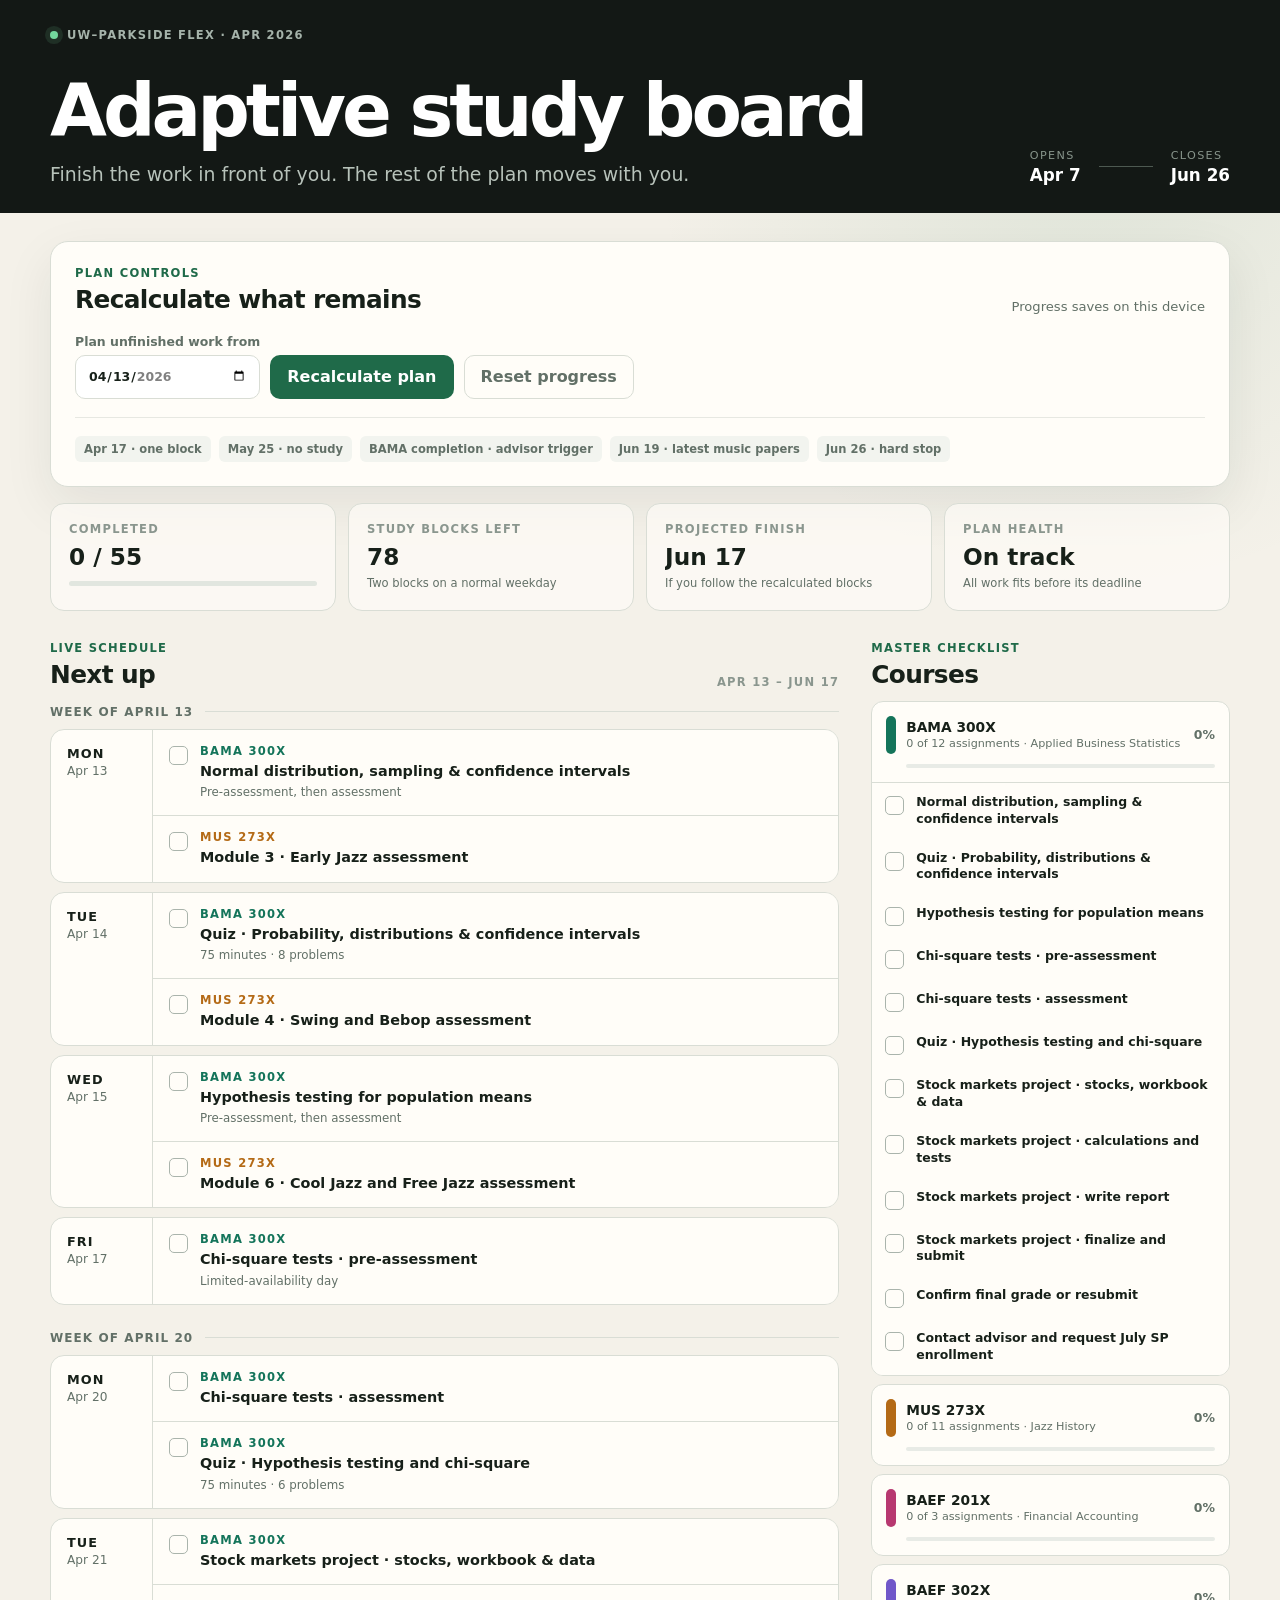
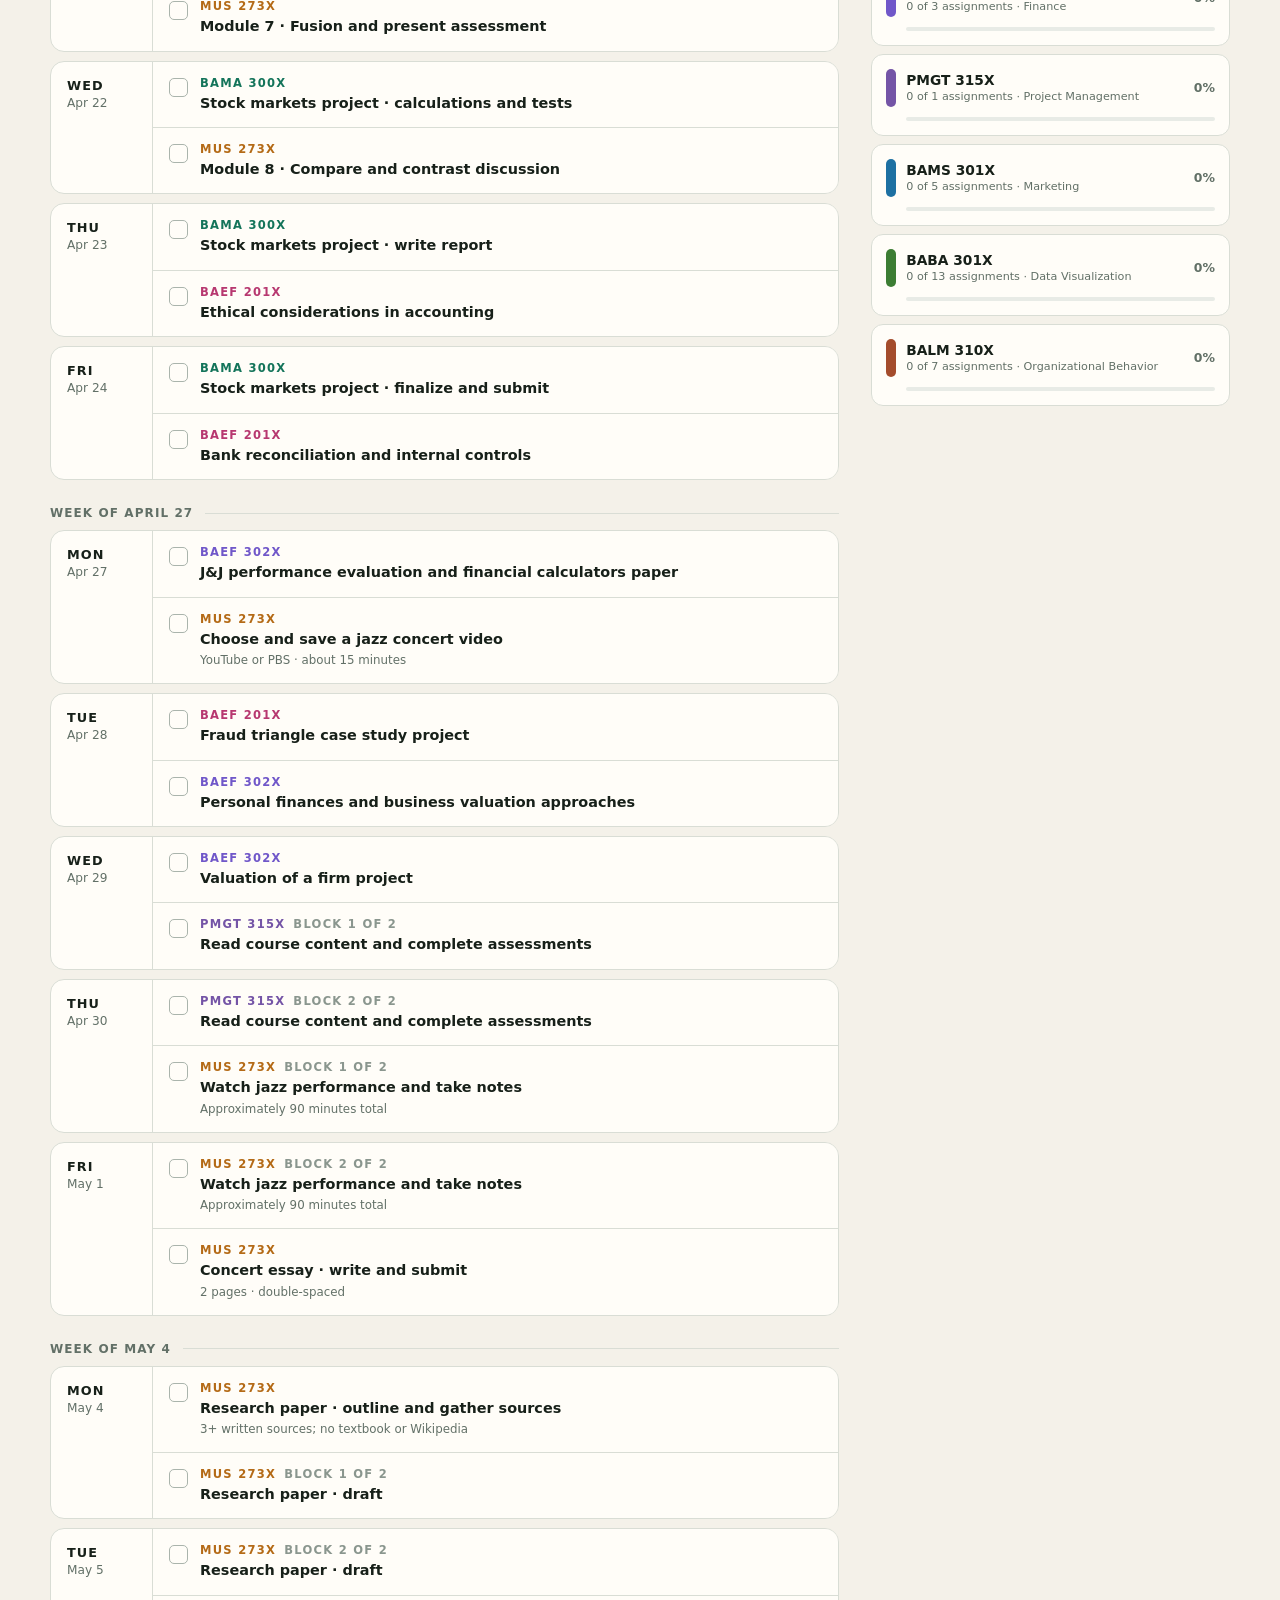
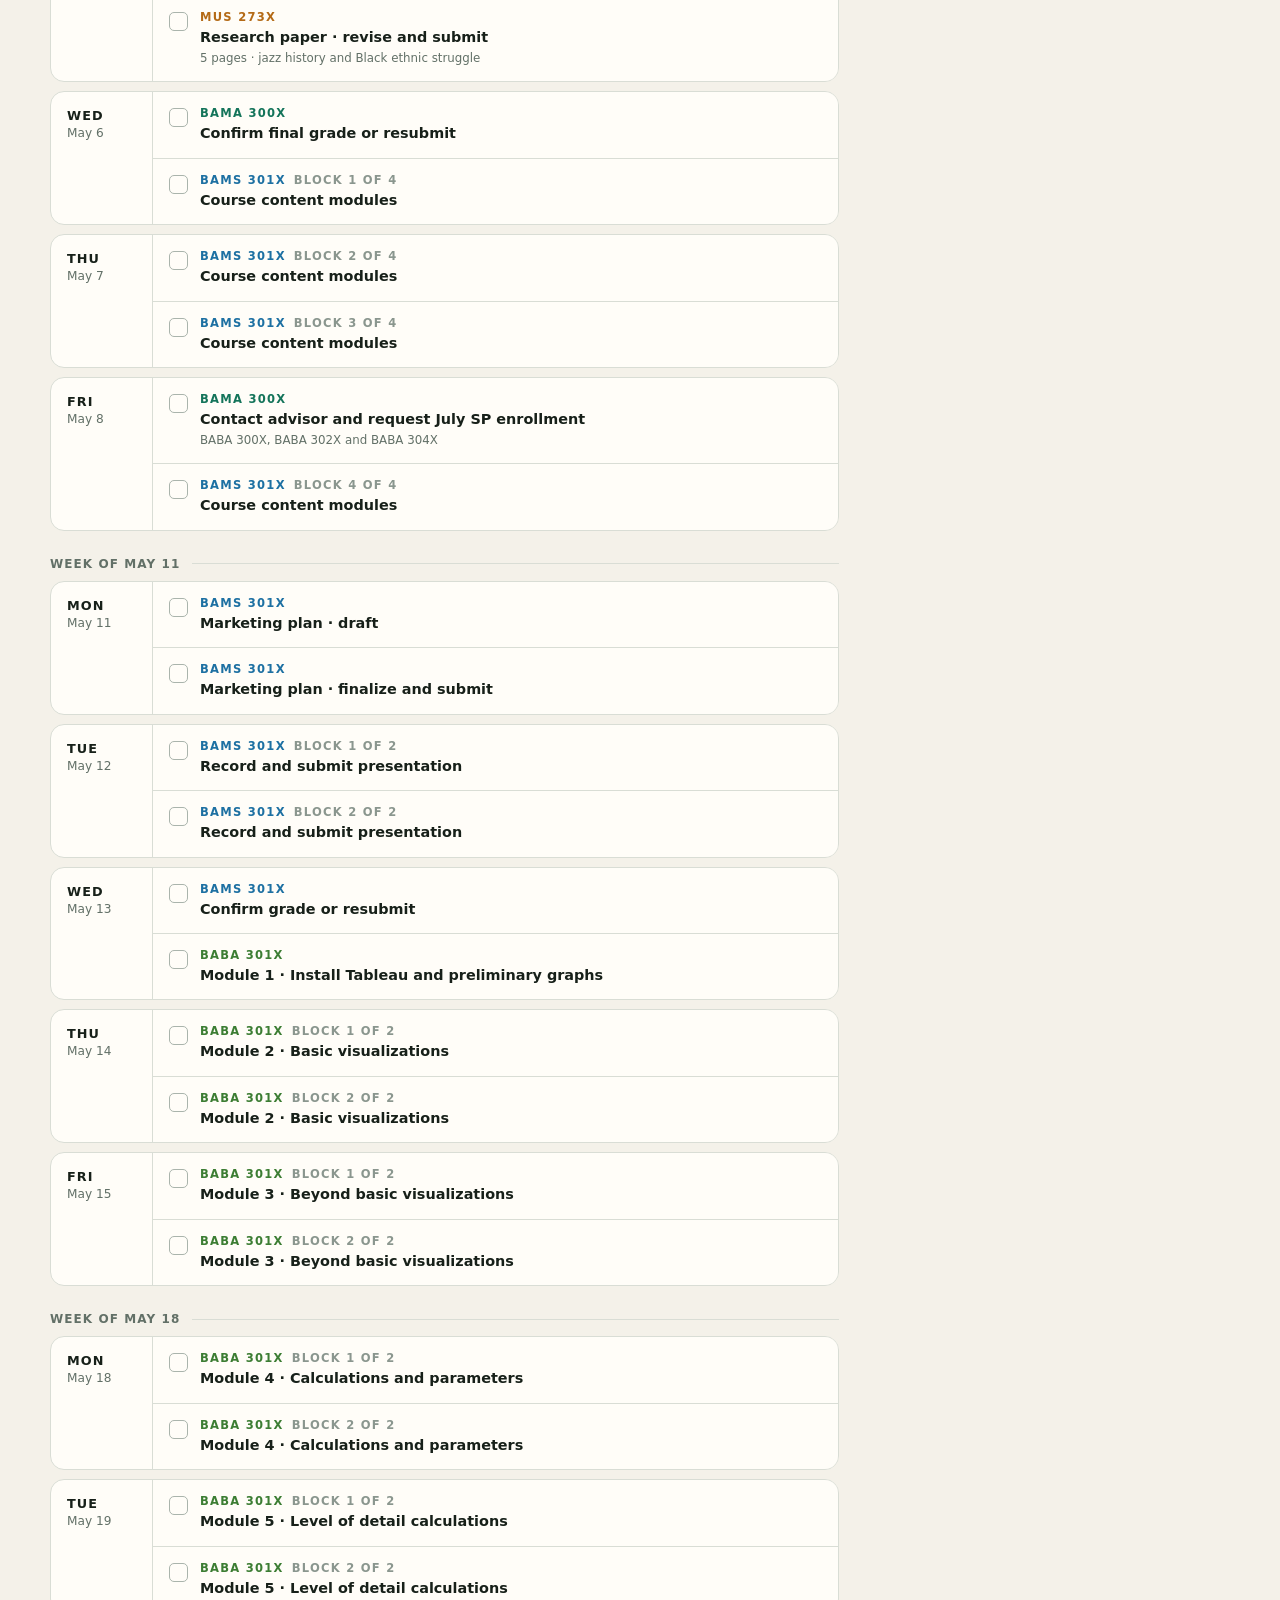
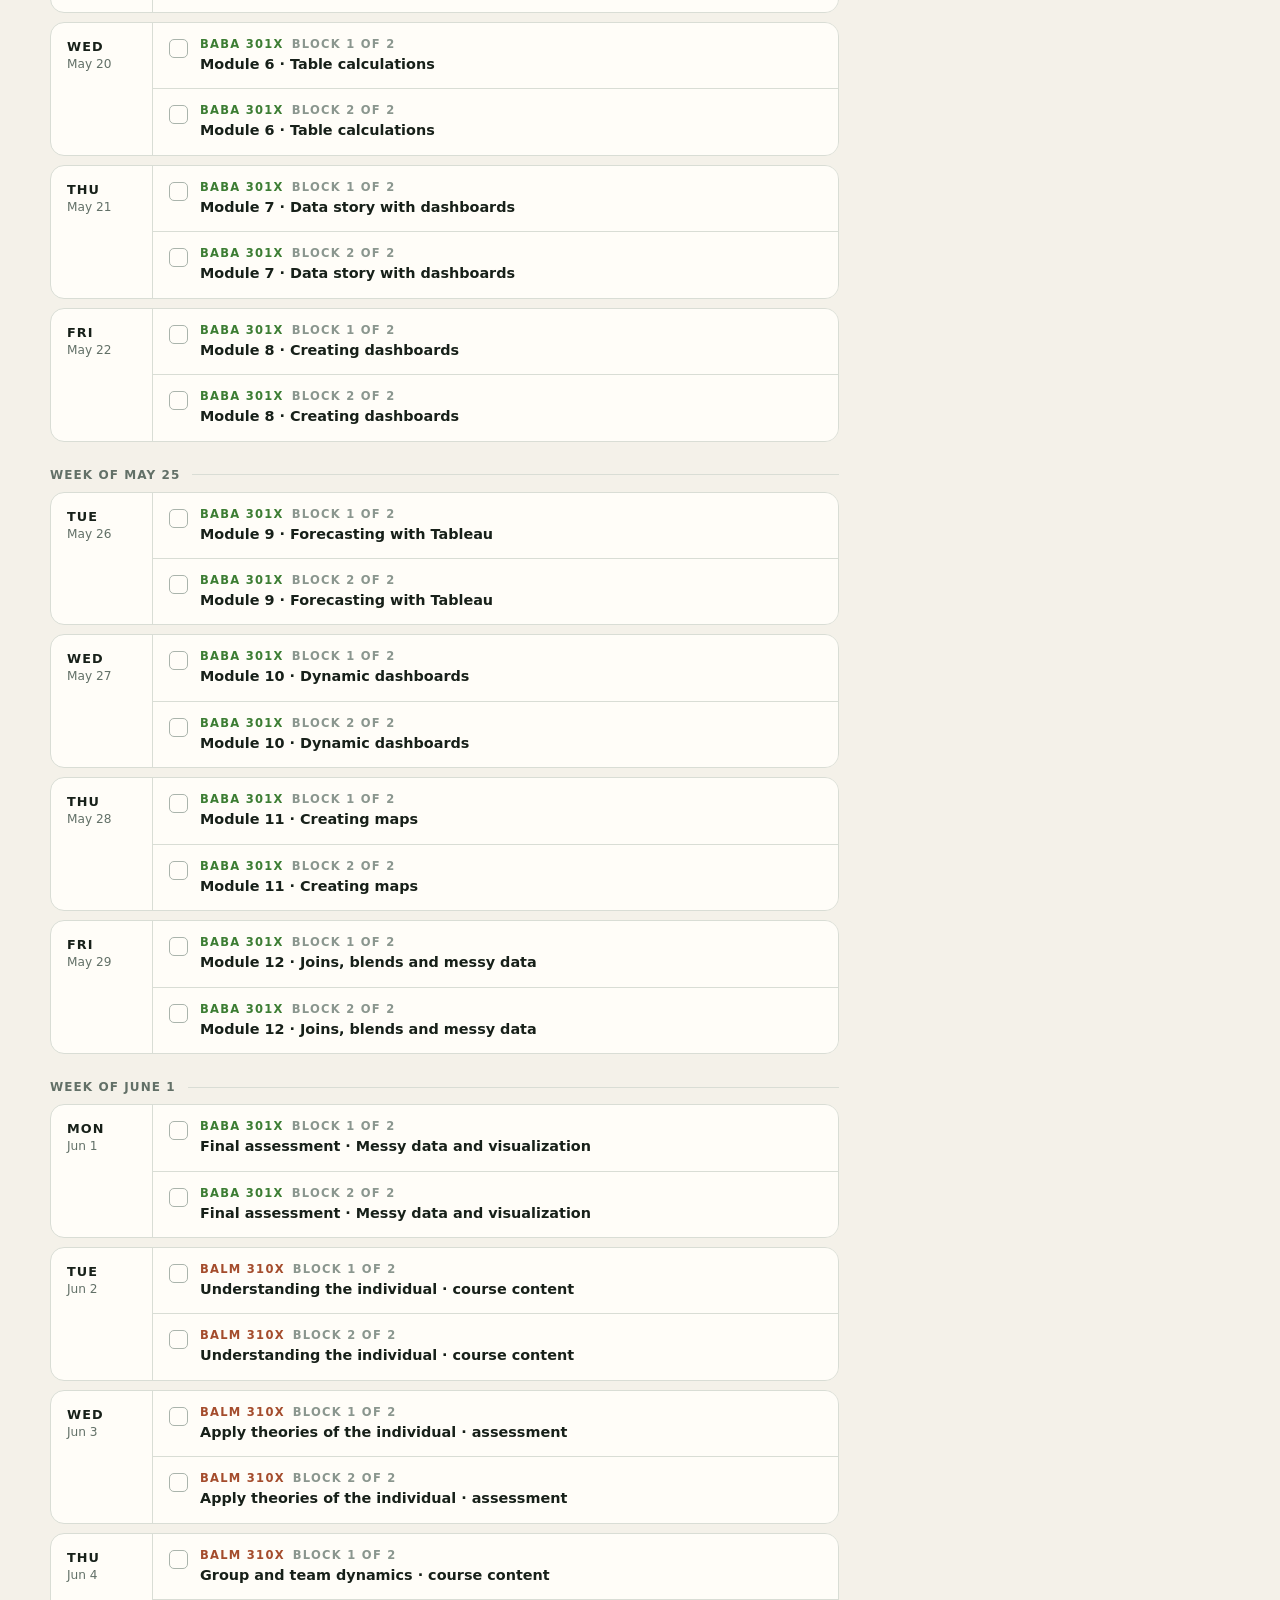
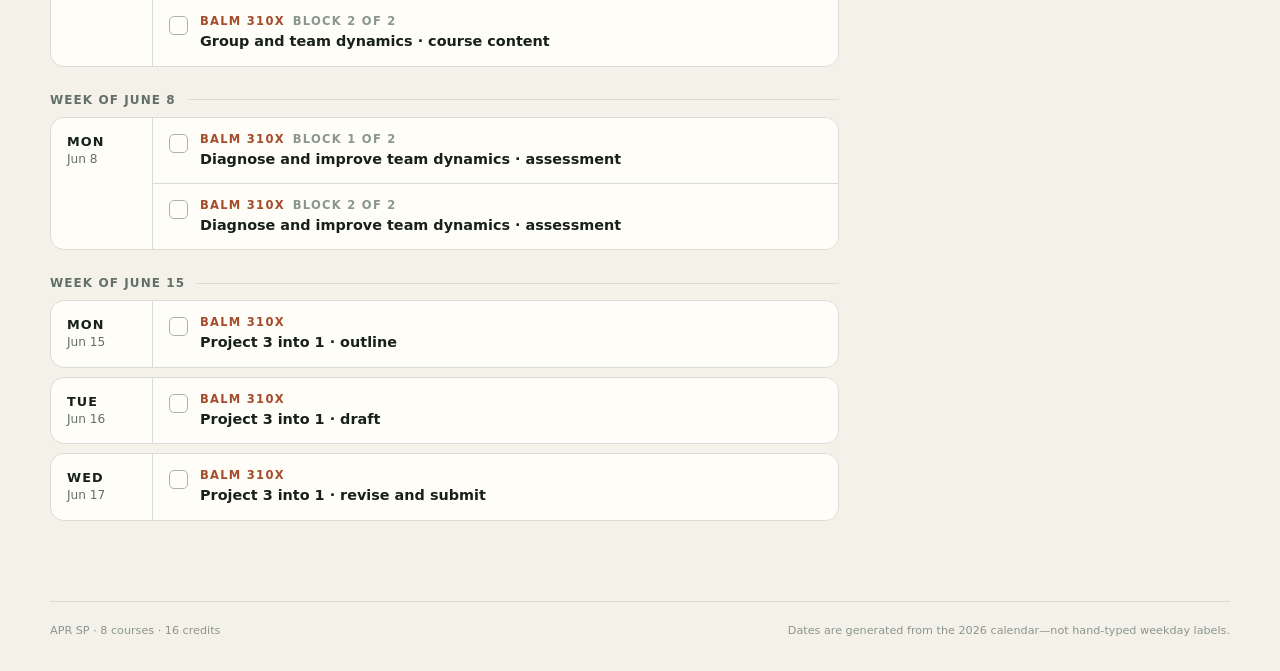
==== commit 9b3c9007: "build adaptive study board" ====
--- a/index.html
+++ b/index.html
@@ -1,798 +1,125 @@
-<!DOCTYPE html>
+<!doctype html>
 <html lang="en">
 <head>
-<meta charset="UTF-8">
-<meta name="viewport" content="width=device-width, initial-scale=1.0">
-<title>Sprint Board — APR SP</title>
-<link rel="preconnect" href="https://fonts.googleapis.com">
-<link href="https://fonts.googleapis.com/css2?family=IBM+Plex+Mono:wght@300;400;500&family=IBM+Plex+Sans:wght@300;400;500;600&display=swap" rel="stylesheet">
-<style>
-  :root {
-    --bg: #F7F6F3;
-    --surface: #FFFFFF;
-    --border: #E0DDD8;
-    --border-dark: #C8C4BC;
-    --text: #1A1916;
-    --text-mid: #5A574F;
-    --text-dim: #9A9790;
-    --accent: #2563EB;
-    --accent-light: #EFF6FF;
-    --amber: #B45309;
-    --amber-light: #FEF3C7;
-    --green: #15803D;
-    --green-light: #F0FDF4;
-    --red: #B91C1C;
-    --red-light: #FEF2F2;
-    --purple: #6D28D9;
-    --purple-light: #F5F3FF;
-    --s1: #2563EB;
-    --s2: #7C3AED;
-    --s3: #0F766E;
-    --s4: #B45309;
-    --s5: #BE185D;
-    --mono: 'IBM Plex Mono', monospace;
-    --sans: 'IBM Plex Sans', sans-serif;
-  }
-
-  * { margin: 0; padding: 0; box-sizing: border-box; }
-
-  body {
-    background: var(--bg);
-    color: var(--text);
-    font-family: var(--sans);
-    font-size: 13px;
-    line-height: 1.5;
-  }
-
-  .page {
-    max-width: 1100px;
-    margin: 0 auto;
-    padding: 40px 24px 60px;
-  }
-
-  /* HEADER */
-  .header {
-    margin-bottom: 36px;
-    padding-bottom: 24px;
-    border-bottom: 2px solid var(--border-dark);
-    display: flex;
-    justify-content: space-between;
-    align-items: flex-end;
-    flex-wrap: wrap;
-    gap: 16px;
-  }
-
-  .header-left h1 {
-    font-family: var(--sans);
-    font-size: 26px;
-    font-weight: 600;
-    color: var(--text);
-    letter-spacing: -0.02em;
-    margin-bottom: 4px;
-  }
-
-  .header-left .subtitle {
-    font-family: var(--mono);
-    font-size: 11px;
-    color: var(--text-dim);
-    letter-spacing: 0.05em;
-  }
-
-  .header-right {
-    display: flex;
-    gap: 20px;
-    flex-wrap: wrap;
-  }
-
-  .header-stat {
-    text-align: right;
-  }
-
-  .stat-label {
-    font-family: var(--mono);
-    font-size: 9px;
-    color: var(--text-dim);
-    letter-spacing: 0.12em;
-    text-transform: uppercase;
-    display: block;
-    margin-bottom: 2px;
-  }
-
-  .stat-val {
-    font-family: var(--mono);
-    font-size: 13px;
-    font-weight: 500;
-    color: var(--text);
-  }
-
-  /* CONSTRAINTS BAR */
-  .constraints {
-    display: flex;
-    gap: 8px;
-    flex-wrap: wrap;
-    margin-bottom: 32px;
-  }
-
-  .constraint-pill {
-    font-family: var(--mono);
-    font-size: 10px;
-    padding: 4px 10px;
-    border: 1px solid var(--border-dark);
-    color: var(--text-mid);
-    background: var(--surface);
-    display: flex;
-    align-items: center;
-    gap: 5px;
-  }
-
-  .constraint-pill.warn {
-    border-color: var(--amber);
-    color: var(--amber);
-    background: var(--amber-light);
-  }
-
-  .constraint-pill .dot {
-    width: 5px;
-    height: 5px;
-    border-radius: 50%;
-    background: currentColor;
-    flex-shrink: 0;
-  }
-
-  /* SPRINT SECTION */
-  .sprint-section {
-    margin-bottom: 36px;
-  }
-
-  .sprint-header {
-    display: flex;
-    align-items: center;
-    gap: 12px;
-    margin-bottom: 12px;
-    padding: 12px 16px;
-    background: var(--surface);
-    border: 1px solid var(--border);
-    border-left: 4px solid var(--s1);
-  }
-
-  .sprint-header.s2 { border-left-color: var(--s2); }
-  .sprint-header.s3 { border-left-color: var(--s3); }
-  .sprint-header.s4 { border-left-color: var(--s4); }
-  .sprint-header.s5 { border-left-color: var(--s5); }
-
-  .sprint-num {
-    font-family: var(--mono);
-    font-size: 11px;
-    font-weight: 500;
-    color: var(--s1);
-    width: 70px;
-    flex-shrink: 0;
-  }
-
-  .sprint-header.s2 .sprint-num { color: var(--s2); }
-  .sprint-header.s3 .sprint-num { color: var(--s3); }
-  .sprint-header.s4 .sprint-num { color: var(--s4); }
-  .sprint-header.s5 .sprint-num { color: var(--s5); }
-
-  .sprint-dates {
-    font-family: var(--mono);
-    font-size: 12px;
-    font-weight: 500;
-    color: var(--text);
-    flex: 0 0 auto;
-  }
-
-  .sprint-goal {
-    font-size: 12px;
-    color: var(--text-mid);
-    flex: 1;
-    padding-left: 12px;
-    border-left: 1px solid var(--border);
-  }
-
-  /* DAY ROWS */
-  .day-row {
-    display: grid;
-    grid-template-columns: 110px 1fr;
-    border-bottom: 1px solid var(--border);
-    background: var(--surface);
-  }
-
-  .day-row:last-child { border-bottom: none; }
-  .day-row:hover { background: #FAFAF8; }
-
-  .day-label {
-    padding: 10px 14px;
-    border-right: 1px solid var(--border);
-    display: flex;
-    flex-direction: column;
-    gap: 2px;
-  }
-
-  .day-name {
-    font-family: var(--mono);
-    font-size: 11px;
-    font-weight: 500;
-    color: var(--text);
-    letter-spacing: 0.02em;
-  }
-
-  .day-date {
-    font-family: var(--mono);
-    font-size: 9px;
-    color: var(--text-dim);
-    letter-spacing: 0.05em;
-  }
-
-  .day-blocks {
-    padding: 8px 14px;
-    display: flex;
-    flex-direction: column;
-    gap: 4px;
-  }
-
-  .block {
-    display: flex;
-    gap: 8px;
-    align-items: flex-start;
-    padding: 5px 8px;
-    border-left: 3px solid var(--border-dark);
-  }
-
-  .block.b1 { border-left-color: #2563EB; background: #F8FAFF; }
-  .block.b2 { border-left-color: #7C3AED; background: #FAF8FF; }
-  .block.bama { border-left-color: #0F766E; background: #F0FDFB; }
-  .block.mus { border-left-color: #B45309; background: #FFFBF0; }
-  .block.baef { border-left-color: #BE185D; background: #FFF0F8; }
-  .block.pmgt { border-left-color: #7C3AED; background: #FAF8FF; }
-  .block.bams { border-left-color: #0369A1; background: #F0F8FF; }
-  .block.baba { border-left-color: #15803D; background: #F0FDF4; }
-  .block.balm { border-left-color: #9A3412; background: #FFF8F0; }
-  .block.buffer { border-left-color: var(--border-dark); background: var(--bg); }
-  .block.warn { border-left-color: var(--amber); background: var(--amber-light); }
-  .block.milestone { border-left-color: var(--green); background: var(--green-light); }
-  .block.limited { border-left-color: var(--red); background: var(--red-light); }
-
-  .block-tag {
-    font-family: var(--mono);
-    font-size: 9px;
-    font-weight: 500;
-    letter-spacing: 0.08em;
-    text-transform: uppercase;
-    color: var(--text-dim);
-    flex-shrink: 0;
-    width: 54px;
-    padding-top: 1px;
-  }
-
-  .block-text {
-    font-size: 12px;
-    color: var(--text-mid);
-    line-height: 1.45;
-    flex: 1;
-  }
-
-  .block-text strong {
-    font-weight: 600;
-    color: var(--text);
-  }
-
-  .block-text .note {
-    font-family: var(--mono);
-    font-size: 10px;
-    color: var(--text-dim);
-    display: block;
-    margin-top: 2px;
-  }
-
-  /* MILESTONE BADGES */
-  .milestone-badge {
-    display: inline-flex;
-    align-items: center;
-    gap: 4px;
-    font-family: var(--mono);
-    font-size: 9px;
-    font-weight: 500;
-    letter-spacing: 0.08em;
-    padding: 2px 7px;
-    border: 1px solid var(--green);
-    color: var(--green);
-    background: var(--green-light);
-    white-space: nowrap;
-    margin-left: 4px;
-    vertical-align: middle;
-  }
-
-  .warn-badge {
-    display: inline-flex;
-    align-items: center;
-    gap: 4px;
-    font-family: var(--mono);
-    font-size: 9px;
-    font-weight: 500;
-    letter-spacing: 0.08em;
-    padding: 2px 7px;
-    border: 1px solid var(--amber);
-    color: var(--amber);
-    background: var(--amber-light);
-    white-space: nowrap;
-    margin-left: 4px;
-    vertical-align: middle;
-  }
-
-  /* DIVIDERS */
-  .week-divider {
-    font-family: var(--mono);
-    font-size: 9px;
-    color: var(--text-dim);
-    letter-spacing: 0.15em;
-    text-transform: uppercase;
-    padding: 4px 14px;
-    background: var(--bg);
-    border: 1px solid var(--border);
-    border-bottom: none;
-  }
-
-  /* SP COMPLETE */
-  .sp-complete {
-    margin-top: 32px;
-    padding: 20px 24px;
-    background: var(--green-light);
-    border: 1px solid var(--green);
-    display: flex;
-    align-items: center;
-    gap: 16px;
-  }
-
-  .sp-complete-label {
-    font-family: var(--mono);
-    font-size: 11px;
-    font-weight: 500;
-    color: var(--green);
-    letter-spacing: 0.1em;
-    text-transform: uppercase;
-  }
-
-  .sp-complete-detail {
-    font-size: 12px;
-    color: var(--text-mid);
-  }
-
-  /* LEGEND */
-  .legend {
-    display: flex;
-    flex-wrap: wrap;
-    gap: 8px 20px;
-    margin-bottom: 28px;
-  }
-
-  .legend-item {
-    display: flex;
-    align-items: center;
-    gap: 7px;
-    font-size: 11px;
-    color: var(--text-mid);
-  }
-
-  .legend-swatch {
-    width: 12px;
-    height: 12px;
-    border-radius: 2px;
-    flex-shrink: 0;
-  }
-
-  /* FOOTER */
-  .footer {
-    margin-top: 40px;
-    padding-top: 20px;
-    border-top: 1px solid var(--border);
-    font-family: var(--mono);
-    font-size: 10px;
-    color: var(--text-dim);
-    display: flex;
-    justify-content: space-between;
-    flex-wrap: wrap;
-    gap: 8px;
-  }
-</style>
+  <meta charset="utf-8">
+  <meta name="viewport" content="width=device-width, initial-scale=1">
+  <meta name="theme-color" content="#131815">
+  <meta name="description" content="A completion-aware study plan for the April 2026 UW-Parkside Flex subscription period.">
+  <title>APR SP · Adaptive Study Board</title>
+  <link rel="stylesheet" href="styles.css">
 </head>
 <body>
-<div class="page">
+  <a class="skip-link" href="#schedule">Skip to schedule</a>
 
-  <!-- HEADER -->
-  <div class="header">
-    <div class="header-left">
-      <h1>Sprint Board — APR SP</h1>
-      <div class="subtitle">8 COURSES · 16 CREDITS · SP CLOSES JUN 26, 2026</div>
-    </div>
-    <div class="header-right">
-      <div class="header-stat">
-        <span class="stat-label">SP Opens</span>
-        <span class="stat-val">Apr 7, 2026</span>
+  <header class="hero">
+    <div class="hero__eyebrow"><span class="signal"></span> UW–Parkside Flex · APR 2026</div>
+    <div class="hero__body">
+      <div>
+        <h1>Adaptive study board</h1>
+        <p class="hero__copy">Finish the work in front of you. The rest of the plan moves with you.</p>
       </div>
-      <div class="header-stat">
-        <span class="stat-label">SP Closes</span>
-        <span class="stat-val">Jun 26, 2026</span>
-      </div>
-      <div class="header-stat">
-        <span class="stat-label">BAMA 300X Target</span>
-        <span class="stat-val">May 9, 2026</span>
+      <div class="term-window" aria-label="Subscription period dates">
+        <div><span>Opens</span><strong>Apr 7</strong></div>
+        <div class="term-window__line" aria-hidden="true"></div>
+        <div><span>Closes</span><strong>Jun 26</strong></div>
       </div>
     </div>
-  </div>
+  </header>
 
-  <!-- HARD CONSTRAINTS -->
-  <div class="constraints">
-    <div class="constraint-pill warn"><div class="dot"></div> Apr 17: Limited availability</div>
-    <div class="constraint-pill warn"><div class="dot"></div> May 9: BAMA 300X target → advisor contact trigger</div>
-    <div class="constraint-pill warn"><div class="dot"></div> Jun 19: Latest MUS 273X paper submissions</div>
-    <div class="constraint-pill warn"><div class="dot"></div> Jun 26: SP end date — nothing open</div>
-    <div class="constraint-pill"><div class="dot"></div> Apr 7–11: Family trip</div>
-  </div>
+  <main>
+    <section class="control-panel" aria-labelledby="controls-title">
+      <div class="control-panel__heading">
+        <div>
+          <p class="section-kicker">Plan controls</p>
+          <h2 id="controls-title">Recalculate what remains</h2>
+        </div>
+        <p id="save-status" class="save-status" role="status" aria-live="polite">Progress saves on this device</p>
+      </div>
 
-  <!-- COURSE LEGEND -->
-  <div class="legend">
-    <div class="legend-item"><div class="legend-swatch" style="background:#0F766E"></div> BAMA 300X</div>
-    <div class="legend-item"><div class="legend-swatch" style="background:#B45309"></div> MUS 273X</div>
-    <div class="legend-item"><div class="legend-swatch" style="background:#BE185D"></div> BAEF 201X</div>
-    <div class="legend-item"><div class="legend-swatch" style="background:#7C3AED"></div> BAEF 302X / PMGT 315X</div>
-    <div class="legend-item"><div class="legend-swatch" style="background:#0369A1"></div> BAMS 301X</div>
-    <div class="legend-item"><div class="legend-swatch" style="background:#15803D"></div> BABA 301X</div>
-    <div class="legend-item"><div class="legend-swatch" style="background:#9A3412"></div> BALM 310X</div>
-    <div class="legend-item"><div class="legend-swatch" style="background:#E5E3DF;border:1px solid #C8C4BC"></div> Buffer</div>
-    <div class="legend-item"><div class="legend-swatch" style="background:#FEF3C7;border:1px solid #B45309"></div> Milestone / Warning</div>
-  </div>
+      <div class="controls">
+        <label class="date-control" for="plan-from">
+          <span>Plan unfinished work from</span>
+          <input id="plan-from" type="date" min="2026-04-13" max="2026-06-26">
+        </label>
+        <button id="recalculate" class="button button--primary" type="button">Recalculate plan</button>
+        <button id="reset-progress" class="button button--quiet" type="button">Reset progress</button>
+      </div>
 
-  <!-- ==================== SPRINT 1 ==================== -->
-  <div class="sprint-section">
-    <div class="sprint-header s1">
-      <div class="sprint-num">SPRINT 1</div>
-      <div class="sprint-dates">Apr 13 – Apr 25</div>
-      <div class="sprint-goal">BAMA 300X done by Apr 25 &nbsp;·&nbsp; MUS 273X Modules 3–6 done by Apr 25 &nbsp;·&nbsp; MUS 273X papers sourced</div>
+      <div class="constraints" aria-label="Planning constraints">
+        <span>Apr 17 · one block</span>
+        <span>May 25 · no study</span>
+        <span>BAMA completion · advisor trigger</span>
+        <span>Jun 19 · latest music papers</span>
+        <span>Jun 26 · hard stop</span>
+      </div>
+    </section>
+
+    <section class="metrics" aria-label="Plan status">
+      <article class="metric">
+        <span class="metric__label">Completed</span>
+        <strong id="metric-complete">0 / 0</strong>
+        <div class="progress-track"><span id="progress-fill"></span></div>
+      </article>
+      <article class="metric">
+        <span class="metric__label">Study blocks left</span>
+        <strong id="metric-blocks">0</strong>
+        <span class="metric__detail">Two blocks on a normal weekday</span>
+      </article>
+      <article class="metric">
+        <span class="metric__label">Projected finish</span>
+        <strong id="metric-finish">—</strong>
+        <span id="metric-finish-detail" class="metric__detail">Based on unfinished work</span>
+      </article>
+      <article class="metric" id="health-metric">
+        <span class="metric__label">Plan health</span>
+        <strong id="metric-health">On track</strong>
+        <span id="metric-health-detail" class="metric__detail">All work fits before its deadline</span>
+      </article>
+    </section>
+
+    <div id="plan-alert" class="plan-alert" role="alert" hidden></div>
+
+    <div class="board-layout">
+      <section id="schedule" class="schedule" aria-labelledby="schedule-title">
+        <div class="section-heading">
+          <div>
+            <p class="section-kicker">Live schedule</p>
+            <h2 id="schedule-title">Next up</h2>
+          </div>
+          <span id="schedule-range" class="range-label"></span>
+        </div>
+        <div id="schedule-list"></div>
+      </section>
+
+      <aside class="course-panel" aria-labelledby="courses-title">
+        <div class="section-heading section-heading--compact">
+          <div>
+            <p class="section-kicker">Master checklist</p>
+            <h2 id="courses-title">Courses</h2>
+          </div>
+        </div>
+        <div id="course-list"></div>
+      </aside>
     </div>
+  </main>
 
-    <div class="week-divider">Week of Apr 13</div>
+  <footer>
+    <span>APR SP · 8 courses · 16 credits</span>
+    <span>Dates are generated from the 2026 calendar—not hand-typed weekday labels.</span>
+  </footer>
 
-    <div class="day-row">
-      <div class="day-label"><div class="day-name">MON</div><div class="day-date">Apr 14</div></div>
-      <div class="day-blocks">
-        <div class="block bama"><div class="block-tag">Block 1</div><div class="block-text"><strong>BAMA 300X</strong> — Pre-Assessment: Normal Distribution / Sampling / Confidence Intervals → Assessment: same</div></div>
-        <div class="block mus"><div class="block-tag">Block 2</div><div class="block-text"><strong>MUS 273X</strong> — Module 3 (Early Jazz assessment)</div></div>
-      </div>
-    </div>
+  <template id="task-template">
+    <label class="task-card">
+      <input class="task-check" type="checkbox">
+      <span class="checkmark" aria-hidden="true"></span>
+      <span class="task-card__content">
+        <span class="task-card__meta"><span class="course-code"></span><span class="block-count"></span></span>
+        <strong class="task-title"></strong>
+        <span class="task-note"></span>
+      </span>
+    </label>
+  </template>
 
-    <div class="day-row">
-      <div class="day-label"><div class="day-name">TUE</div><div class="day-date">Apr 15</div></div>
-      <div class="day-blocks">
-        <div class="block bama"><div class="block-tag">Block 1</div><div class="block-text"><strong>BAMA 300X</strong> — Quiz: Probability, Distributions, Confidence Intervals <span class="note">75 min · 8 problems</span></div></div>
-        <div class="block mus"><div class="block-tag">Block 2</div><div class="block-text"><strong>MUS 273X</strong> — Module 4 (Swing/Bebop assessment)</div></div>
-      </div>
-    </div>
-
-    <div class="day-row">
-      <div class="day-label"><div class="day-name">WED</div><div class="day-date">Apr 16</div></div>
-      <div class="day-blocks">
-        <div class="block bama"><div class="block-tag">Block 1</div><div class="block-text"><strong>BAMA 300X</strong> — Pre-Assessment: Hypothesis Testing → Assessment: Hypothesis Testing for Population Means</div></div>
-        <div class="block mus"><div class="block-tag">Block 2</div><div class="block-text"><strong>MUS 273X</strong> — Module 6 (Cool Jazz/Free Jazz assessment)</div></div>
-      </div>
-    </div>
-
-    <div class="day-row">
-      <div class="day-label"><div class="day-name">THU</div><div class="day-date">Apr 17</div></div>
-      <div class="day-blocks">
-        <div class="block limited"><div class="block-tag">⚠ LIMITED</div><div class="block-text"><strong>Block 1 only if possible:</strong> BAMA 300X — Pre-Assessment: Chi-Square Tests</div></div>
-      </div>
-    </div>
-
-    <div class="day-row">
-      <div class="day-label"><div class="day-name">FRI</div><div class="day-date">Apr 18</div></div>
-      <div class="day-blocks">
-        <div class="block bama"><div class="block-tag">Block 1</div><div class="block-text"><strong>BAMA 300X</strong> — Assessment: Chi-Square Tests</div></div>
-        <div class="block bama"><div class="block-tag">Block 2</div><div class="block-text"><strong>BAMA 300X</strong> — Quiz: Hypothesis Testing + Chi-Square <span class="note">75 min · 6 problems</span></div></div>
-      </div>
-    </div>
-
-    <div class="week-divider">Week of Apr 21</div>
-
-    <div class="day-row">
-      <div class="day-label"><div class="day-name">MON</div><div class="day-date">Apr 21</div></div>
-      <div class="day-blocks">
-        <div class="block bama"><div class="block-tag">Block 1</div><div class="block-text"><strong>BAMA 300X</strong> — Project: US Stock Markets (select stocks, set up Excel, pull data)</div></div>
-        <div class="block mus"><div class="block-tag">Block 2</div><div class="block-text"><strong>MUS 273X</strong> — Module 7 (Fusion/Present assessment)</div></div>
-      </div>
-    </div>
-
-    <div class="day-row">
-      <div class="day-label"><div class="day-name">TUE</div><div class="day-date">Apr 22</div></div>
-      <div class="day-blocks">
-        <div class="block bama"><div class="block-tag">Block 1</div><div class="block-text"><strong>BAMA 300X</strong> — Project continued (calculations + statistical tests)</div></div>
-        <div class="block mus"><div class="block-tag">Block 2</div><div class="block-text"><strong>MUS 273X</strong> — Module 8 Discussion (Compare &amp; Contrast) <span class="note">→ MUS 273X listening assessments ALL DONE after this day</span></div></div>
-      </div>
-    </div>
-
-    <div class="day-row">
-      <div class="day-label"><div class="day-name">WED</div><div class="day-date">Apr 23</div></div>
-      <div class="day-blocks">
-        <div class="block bama"><div class="block-tag">Block 1</div><div class="block-text"><strong>BAMA 300X</strong> — Project: write report sections</div></div>
-        <div class="block baef"><div class="block-tag">Block 2</div><div class="block-text"><strong>BAEF 201X</strong> — Ethical Considerations in Accounting</div></div>
-      </div>
-    </div>
-
-    <div class="day-row">
-      <div class="day-label"><div class="day-name">THU</div><div class="day-date">Apr 24</div></div>
-      <div class="day-blocks">
-        <div class="block bama"><div class="block-tag">Block 1</div><div class="block-text"><strong>BAMA 300X</strong> — Project: finalize + submit</div></div>
-        <div class="block baef"><div class="block-tag">Block 2</div><div class="block-text"><strong>BAEF 201X</strong> — Bank Reconciliation + Application of Internal Controls</div></div>
-      </div>
-    </div>
-
-    <div class="day-row">
-      <div class="day-label"><div class="day-name">FRI</div><div class="day-date">Apr 25</div></div>
-      <div class="day-blocks">
-        <div class="block buffer"><div class="block-tag">Block 1</div><div class="block-text">Buffer / BAMA 300X resubmit if needed</div></div>
-        <div class="block b2"><div class="block-tag">Block 2</div><div class="block-text"><strong>BAEF 302X</strong> — J&amp;J Performance Evaluation + Financial Calculators Paper</div></div>
-        <div class="block warn"><div class="block-tag">⚠ Today</div><div class="block-text">Pick your jazz concert video (YouTube/PBS) — 15 minutes, just decide and save the link.</div></div>
-      </div>
-    </div>
-  </div>
-
-  <!-- ==================== SPRINT 2 ==================== -->
-  <div class="sprint-section">
-    <div class="sprint-header s2">
-      <div class="sprint-num">SPRINT 2</div>
-      <div class="sprint-dates">Apr 28 – May 9</div>
-      <div class="sprint-goal">BAMA 300X closed by May 2 &nbsp;·&nbsp; MUS 273X fully complete by May 9 &nbsp;·&nbsp; BAEF 201X / 302X &amp; PMGT 315X closed</div>
-    </div>
-
-    <div class="week-divider">Week of Apr 28</div>
-
-    <div class="day-row">
-      <div class="day-label"><div class="day-name">MON</div><div class="day-date">Apr 28</div></div>
-      <div class="day-blocks">
-        <div class="block baef"><div class="block-tag">Block 1</div><div class="block-text"><strong>BAEF 201X</strong> — Project (Weeks 3–4 content, fraud triangle case study — write + submit)</div></div>
-        <div class="block b2"><div class="block-tag">Block 2</div><div class="block-text"><strong>BAEF 302X</strong> — Analyzing Personal Finances + Business Valuation Approaches</div></div>
-      </div>
-    </div>
-
-    <div class="day-row">
-      <div class="day-label"><div class="day-name">TUE</div><div class="day-date">Apr 29</div></div>
-      <div class="day-blocks">
-        <div class="block b2"><div class="block-tag">Block 1</div><div class="block-text"><strong>BAEF 302X</strong> — Valuation of a Firm Project</div></div>
-        <div class="block pmgt"><div class="block-tag">Block 2</div><div class="block-text"><strong>PMGT 315X</strong> — read all content + complete assessment(s) <span class="note">→ BAEF 201X, BAEF 302X, PMGT 315X CLOSED</span></div></div>
-      </div>
-    </div>
-
-    <div class="day-row">
-      <div class="day-label"><div class="day-name">WED</div><div class="day-date">Apr 30</div></div>
-      <div class="day-blocks">
-        <div class="block mus"><div class="block-tag">Block 1</div><div class="block-text"><strong>MUS 273X</strong> — Module 5: watch selected jazz performance video, take notes while watching <span class="note">~1.5 hrs</span></div></div>
-        <div class="block mus"><div class="block-tag">Block 2</div><div class="block-text"><strong>MUS 273X</strong> — write concert essay (2 pages, double-spaced) → submit</div></div>
-      </div>
-    </div>
-
-    <div class="day-row">
-      <div class="day-label"><div class="day-name">THU</div><div class="day-date">May 1</div></div>
-      <div class="day-blocks">
-        <div class="block mus"><div class="block-tag">Block 1</div><div class="block-text"><strong>MUS 273X</strong> — research paper: outline + gather sources <span class="note">3+ written sources, NOT textbook, NOT Wikipedia — Google Scholar / UWM library</span></div></div>
-        <div class="block mus"><div class="block-tag">Block 2</div><div class="block-text"><strong>MUS 273X</strong> — research paper: draft body paragraphs</div></div>
-      </div>
-    </div>
-
-    <div class="day-row">
-      <div class="day-label"><div class="day-name">FRI</div><div class="day-date">May 2</div></div>
-      <div class="day-blocks">
-        <div class="block mus"><div class="block-tag">Block 1</div><div class="block-text"><strong>MUS 273X</strong> — research paper: finalize + submit <span class="note">5 pages double-spaced · Black ethnic struggles + jazz history connection</span></div></div>
-        <div class="block buffer"><div class="block-tag">Block 2</div><div class="block-text">Buffer / any resubmissions</div></div>
-        <div class="block milestone"><div class="block-tag">🎓</div><div class="block-text"><strong>MUS 273X CLOSED</strong></div></div>
-      </div>
-    </div>
-
-    <div class="week-divider">Week of May 5</div>
-
-    <div class="day-row">
-      <div class="day-label"><div class="day-name">MON</div><div class="day-date">May 5</div></div>
-      <div class="day-blocks">
-        <div class="block bama"><div class="block-tag">Block 1</div><div class="block-text"><strong>BAMA 300X</strong> — confirm grade / resubmit if needed</div></div>
-        <div class="block bams"><div class="block-tag">Block 2</div><div class="block-text"><strong>BAMS 301X</strong> — begin content modules</div></div>
-      </div>
-    </div>
-
-    <div class="day-row">
-      <div class="day-label"><div class="day-name">TUE–THU</div><div class="day-date">May 6–8</div></div>
-      <div class="day-blocks">
-        <div class="block bams"><div class="block-tag">Blk 1/2</div><div class="block-text"><strong>BAMS 301X</strong> — content modules continued</div></div>
-      </div>
-    </div>
-
-    <div class="day-row">
-      <div class="day-label"><div class="day-name">THU</div><div class="day-date">May 8</div></div>
-      <div class="day-blocks">
-        <div class="block bams"><div class="block-tag">Blk 1/2</div><div class="block-text"><strong>BAMS 301X</strong> — draft written marketing plan</div></div>
-      </div>
-    </div>
-
-    <div class="day-row">
-      <div class="day-label"><div class="day-name">FRI</div><div class="day-date">May 9</div></div>
-      <div class="day-blocks">
-        <div class="block bams"><div class="block-tag">Block 1</div><div class="block-text"><strong>BAMS 301X</strong> — finalize + submit written marketing plan</div></div>
-        <div class="block milestone"><div class="block-tag">⚑ Target</div><div class="block-text"><strong>BAMA 300X CONFIRMED COMPLETE</strong> → Contact advisor → Enroll in BABA 300X, 302X, 304X for July SP mid-SP</div></div>
-      </div>
-    </div>
-  </div>
-
-  <!-- ==================== SPRINT 3 ==================== -->
-  <div class="sprint-section">
-    <div class="sprint-header s3">
-      <div class="sprint-num">SPRINT 3</div>
-      <div class="sprint-dates">May 12 – May 23</div>
-      <div class="sprint-goal">BAMS 301X done by May 16 &nbsp;·&nbsp; BABA 301X Modules 1–4 banked by May 23</div>
-    </div>
-
-    <div class="week-divider">Week of May 12</div>
-
-    <div class="day-row">
-      <div class="day-label"><div class="day-name">MON</div><div class="day-date">May 12</div></div>
-      <div class="day-blocks">
-        <div class="block bams"><div class="block-tag">Block 1</div><div class="block-text"><strong>BAMS 301X</strong> — record and submit presentation</div></div>
-        <div class="block baba"><div class="block-tag">Block 2</div><div class="block-text"><strong>BABA 301X</strong> — Modules 1 &amp; 2 (install Tableau, preliminary graphs, basic visualizations guided)</div></div>
-      </div>
-    </div>
-
-    <div class="day-row">
-      <div class="day-label"><div class="day-name">TUE</div><div class="day-date">May 13</div></div>
-      <div class="day-blocks">
-        <div class="block baba"><div class="block-tag">Block 1</div><div class="block-text"><strong>BABA 301X</strong> — Module 2 assessment: Basic Visualizations</div></div>
-        <div class="block baba"><div class="block-tag">Block 2</div><div class="block-text"><strong>BABA 301X</strong> — Module 3 guided + assessment: Beyond Basic Visualizations</div></div>
-      </div>
-    </div>
-
-    <div class="day-row">
-      <div class="day-label"><div class="day-name">WED</div><div class="day-date">May 14</div></div>
-      <div class="day-blocks">
-        <div class="block bams"><div class="block-tag">Block 1</div><div class="block-text"><strong>BAMS 301X</strong> — resubmit if needed OR confirmed done</div></div>
-        <div class="block milestone"><div class="block-tag">🎓</div><div class="block-text"><strong>BAMS 301X CLOSED</strong></div></div>
-        <div class="block baba"><div class="block-tag">Block 2</div><div class="block-text"><strong>BABA 301X</strong> — Module 4 guided + assessment: Calculations and Parameters</div></div>
-      </div>
-    </div>
-
-    <div class="day-row">
-      <div class="day-label"><div class="day-name">THU</div><div class="day-date">May 15</div></div>
-      <div class="day-blocks">
-        <div class="block baba"><div class="block-tag">Block 1</div><div class="block-text"><strong>BABA 301X</strong> — Module 5 guided + assessment: Level of Detail Calculations</div></div>
-        <div class="block baba"><div class="block-tag">Block 2</div><div class="block-text"><strong>BABA 301X</strong> — Module 6 guided + assessment: Table Calculations</div></div>
-      </div>
-    </div>
-
-    <div class="day-row">
-      <div class="day-label"><div class="day-name">FRI</div><div class="day-date">May 16</div></div>
-      <div class="day-blocks">
-        <div class="block baba"><div class="block-tag">Block 1</div><div class="block-text"><strong>BABA 301X</strong> — Module 7 guided + assessment: Making Great Visualizations / Data Story with Dashboards</div></div>
-        <div class="block buffer"><div class="block-tag">Block 2</div><div class="block-text">Buffer / catch-up</div></div>
-      </div>
-    </div>
-
-    <div class="week-divider">Week of May 19</div>
-
-    <div class="day-row">
-      <div class="day-label"><div class="day-name">MON–FRI</div><div class="day-date">May 19–23</div></div>
-      <div class="day-blocks">
-        <div class="block baba"><div class="block-tag">Block 1</div><div class="block-text"><strong>BABA 301X</strong> — Modules 8 &amp; 9 (Creating Dashboards, Forecasting with Tableau)</div></div>
-        <div class="block baba"><div class="block-tag">Block 2</div><div class="block-text"><strong>BABA 301X</strong> — Modules 10 &amp; 11 (Dynamic Dashboards, Creating Maps)</div></div>
-      </div>
-    </div>
-  </div>
-
-  <!-- ==================== SPRINT 4 ==================== -->
-  <div class="sprint-section">
-    <div class="sprint-header s4">
-      <div class="sprint-num">SPRINT 4</div>
-      <div class="sprint-dates">May 26 – Jun 13</div>
-      <div class="sprint-goal">BABA 301X done by Jun 6 &nbsp;·&nbsp; BALM 310X Assessments 1–3 complete by Jun 13 &nbsp;·&nbsp; NEVER work both on same day</div>
-    </div>
-
-    <div class="week-divider">Week of May 26</div>
-
-    <div class="day-row">
-      <div class="day-label"><div class="day-name">M/W/F</div><div class="day-date">May 26 wk</div></div>
-      <div class="day-blocks">
-        <div class="block baba"><div class="block-tag">Block 1</div><div class="block-text"><strong>BABA 301X</strong> — Module 12 (Tableau Joins, Blends, Messy Data) + final assessment: Messy Data and Visualization Techniques</div></div>
-        <div class="block milestone"><div class="block-tag">🎓</div><div class="block-text"><strong>BABA 301X CLOSED</strong> — by end of week</div></div>
-      </div>
-    </div>
-
-    <div class="day-row">
-      <div class="day-label"><div class="day-name">T/TH</div><div class="day-date">May 26 wk</div></div>
-      <div class="day-blocks">
-        <div class="block balm"><div class="block-tag">Block 1</div><div class="block-text"><strong>BALM 310X</strong> — begin Understanding the Individual in Org Behavior (Weeks 1–2 content)</div></div>
-      </div>
-    </div>
-
-    <div class="week-divider">Week of Jun 2</div>
-
-    <div class="day-row">
-      <div class="day-label"><div class="day-name">M/W/F</div><div class="day-date">Jun 2 wk</div></div>
-      <div class="day-blocks">
-        <div class="block balm"><div class="block-tag">Block 1</div><div class="block-text"><strong>BALM 310X</strong> — Applying Theoretical Concepts of the Individual (submit assessment)</div></div>
-      </div>
-    </div>
-
-    <div class="day-row">
-      <div class="day-label"><div class="day-name">T/TH</div><div class="day-date">Jun 2 wk</div></div>
-      <div class="day-blocks">
-        <div class="block balm"><div class="block-tag">Block 1</div><div class="block-text"><strong>BALM 310X</strong> — An Exploration of Group and Team Dynamics</div></div>
-      </div>
-    </div>
-
-    <div class="week-divider">Week of Jun 9</div>
-
-    <div class="day-row">
-      <div class="day-label"><div class="day-name">Daily</div><div class="day-date">Jun 9 wk</div></div>
-      <div class="day-blocks">
-        <div class="block balm"><div class="block-tag">Block 1</div><div class="block-text"><strong>BALM 310X</strong> — Using Theory to Diagnose and Improve Team Dynamics (submit assessment)</div></div>
-        <div class="block buffer"><div class="block-tag">Block 2</div><div class="block-text">Buffer / resubmissions</div></div>
-      </div>
-    </div>
-  </div>
-
-  <!-- ==================== SPRINT 5 ==================== -->
-  <div class="sprint-section">
-    <div class="sprint-header s5">
-      <div class="sprint-num">SPRINT 5</div>
-      <div class="sprint-dates">Jun 16 – Jun 26</div>
-      <div class="sprint-goal">BALM 310X close &nbsp;·&nbsp; Project: 3 into 1 submitted by Jun 23 &nbsp;·&nbsp; Allow 3 full Block 1s minimum to write integrative essay</div>
-    </div>
-
-    <div class="week-divider">Week of Jun 16</div>
-
-    <div class="day-row">
-      <div class="day-label"><div class="day-name">MON</div><div class="day-date">Jun 16</div></div>
-      <div class="day-blocks">
-        <div class="block balm"><div class="block-tag">Block 1</div><div class="block-text"><strong>BALM 310X</strong> — Project: 3 into 1 — outline</div></div>
-      </div>
-    </div>
-
-    <div class="day-row">
-      <div class="day-label"><div class="day-name">TUE</div><div class="day-date">Jun 17</div></div>
-      <div class="day-blocks">
-        <div class="block balm"><div class="block-tag">Block 1</div><div class="block-text"><strong>BALM 310X</strong> — Project: 3 into 1 — draft</div></div>
-      </div>
-    </div>
-
-    <div class="day-row">
-      <div class="day-label"><div class="day-name">WED</div><div class="day-date">Jun 18</div></div>
-      <div class="day-blocks">
-        <div class="block balm"><div class="block-tag">Block 1</div><div class="block-text"><strong>BALM 310X</strong> — Project: 3 into 1 — revise + submit</div></div>
-        <div class="block milestone"><div class="block-tag">🎓</div><div class="block-text"><strong>BALM 310X CLOSED</strong> — by Jun 20</div></div>
-      </div>
-    </div>
-
-    <div class="day-row">
-      <div class="day-label"><div class="day-name">TH–FRI</div><div class="day-date">Jun 19–20</div></div>
-      <div class="day-blocks">
-        <div class="block buffer"><div class="block-tag">Block 1</div><div class="block-text">Buffer + any resubmissions</div></div>
-      </div>
-    </div>
-
-    <div class="day-row">
-      <div class="day-label"><div class="day-name">Jun 23–26</div><div class="day-date">Buffer</div></div>
-      <div class="day-blocks">
-        <div class="block buffer"><div class="block-tag">Full Buffer</div><div class="block-text">SP closes Jun 26. Nothing should be open.</div></div>
-      </div>
-    </div>
-  </div>
-
-  <!-- COMPLETE BANNER -->
-  <div class="sp-complete">
-    <div class="sp-complete-label">✓ SP Complete</div>
-    <div class="sp-complete-detail">All 8 courses closed by Jun 26, 2026</div>
-  </div>
-
-  <!-- FOOTER -->
-  <div class="footer">
-    <div>Sprint Board · APR SP · UW-Parkside Flex Option · B.S. Business Administration, Data Analytics</div>
-    <div>8 courses · 16 credits · Closes Jun 26, 2026</div>
-  </div>
-
-</div>
+  <script type="module" src="app.js"></script>
 </body>
 </html>
--- a/styles.css
+++ b/styles.css
@@ -0,0 +1,214 @@
+:root {
+  color-scheme: light;
+  --ink: #172019;
+  --muted: #627067;
+  --faint: #8a968e;
+  --paper: #f4f1e9;
+  --surface: #fffdf8;
+  --line: #d9ddd5;
+  --green: #1f6a49;
+  --green-dark: #174d37;
+  --green-soft: #e4f1e9;
+  --amber: #a75d18;
+  --amber-soft: #fff1d9;
+  --red: #a33c35;
+  --red-soft: #fbe9e7;
+  --shadow: 0 18px 50px rgba(27, 43, 33, .08);
+  --radius: 18px;
+  font-family: Inter, ui-sans-serif, system-ui, -apple-system, BlinkMacSystemFont, "Segoe UI", sans-serif;
+  font-synthesis: none;
+}
+
+* { box-sizing: border-box; }
+
+html { scroll-behavior: smooth; }
+
+body {
+  margin: 0;
+  background:
+    radial-gradient(circle at 86% 2%, rgba(62, 133, 91, .11), transparent 28rem),
+    var(--paper);
+  color: var(--ink);
+  min-height: 100vh;
+}
+
+button, input { font: inherit; }
+
+button { touch-action: manipulation; }
+
+.skip-link {
+  position: fixed;
+  top: 8px;
+  left: 8px;
+  z-index: 20;
+  transform: translateY(-150%);
+  background: var(--ink);
+  color: white;
+  padding: 10px 14px;
+  border-radius: 8px;
+}
+
+.skip-link:focus { transform: translateY(0); }
+
+.hero {
+  background: #131815;
+  color: white;
+  padding: 28px max(24px, calc((100vw - 1180px) / 2));
+}
+
+.hero__eyebrow, .section-kicker, .metric__label, .range-label, .course-code, .block-count {
+  font-size: .72rem;
+  font-weight: 750;
+  letter-spacing: .11em;
+  text-transform: uppercase;
+}
+
+.hero__eyebrow { color: #a5b3aa; display: flex; align-items: center; gap: 9px; }
+
+.signal { width: 8px; height: 8px; border-radius: 50%; background: #72d69c; box-shadow: 0 0 0 5px rgba(114, 214, 156, .12); }
+
+.hero__body {
+  display: flex;
+  align-items: flex-end;
+  justify-content: space-between;
+  gap: 32px;
+  margin-top: 34px;
+}
+
+h1, h2, p { margin: 0; }
+
+h1 { font-size: clamp(2.2rem, 6vw, 4.6rem); line-height: .96; letter-spacing: -.055em; font-weight: 720; }
+
+.hero__copy { margin-top: 16px; color: #b7c2ba; font-size: clamp(1rem, 2vw, 1.18rem); }
+
+.term-window { display: flex; align-items: center; gap: 18px; flex: 0 0 auto; }
+.term-window div:not(.term-window__line) { display: grid; gap: 3px; }
+.term-window span { color: #87948b; font-size: .7rem; text-transform: uppercase; letter-spacing: .12em; }
+.term-window strong { font-size: 1.05rem; }
+.term-window__line { width: 54px; height: 1px; background: #4d5951; }
+
+main, footer { width: min(1180px, calc(100% - 48px)); margin-inline: auto; }
+
+.control-panel {
+  margin-top: 28px;
+  padding: 24px;
+  background: var(--surface);
+  border: 1px solid var(--line);
+  border-radius: var(--radius);
+  box-shadow: var(--shadow);
+}
+
+.control-panel__heading, .section-heading { display: flex; align-items: end; justify-content: space-between; gap: 20px; }
+.section-kicker { color: var(--green); margin-bottom: 5px; }
+h2 { font-size: 1.55rem; letter-spacing: -.025em; }
+.save-status { color: var(--muted); font-size: .82rem; }
+
+.controls { display: flex; align-items: end; flex-wrap: wrap; gap: 10px; margin-top: 20px; }
+.date-control { display: grid; gap: 6px; color: var(--muted); font-size: .78rem; font-weight: 650; }
+.date-control input { min-height: 44px; border: 1px solid var(--line); border-radius: 10px; padding: 0 12px; color: var(--ink); background: white; }
+
+.button { min-height: 44px; padding: 0 16px; border-radius: 10px; border: 1px solid transparent; font-weight: 720; cursor: pointer; }
+.button:focus-visible, input:focus-visible, summary:focus-visible { outline: 3px solid rgba(31, 106, 73, .25); outline-offset: 2px; }
+.button--primary { background: var(--green); color: white; }
+.button--primary:hover { background: var(--green-dark); }
+.button--quiet { color: var(--muted); background: transparent; border-color: var(--line); }
+.button--quiet:hover { color: var(--ink); background: #f7f8f4; }
+
+.constraints { display: flex; gap: 8px; flex-wrap: wrap; margin-top: 18px; padding-top: 18px; border-top: 1px solid #e7e8e2; }
+.constraints span { padding: 6px 9px; background: #f2f4ef; color: var(--muted); border-radius: 6px; font-size: .72rem; font-weight: 650; }
+
+.metrics { display: grid; grid-template-columns: repeat(4, 1fr); gap: 12px; margin: 16px 0 30px; }
+.metric { min-width: 0; padding: 18px; background: rgba(255, 253, 248, .68); border: 1px solid var(--line); border-radius: 14px; }
+.metric__label { display: block; color: var(--faint); margin-bottom: 8px; }
+.metric strong { display: block; font-size: 1.45rem; line-height: 1.15; white-space: nowrap; overflow: hidden; text-overflow: ellipsis; }
+.metric__detail { display: block; color: var(--muted); font-size: .72rem; line-height: 1.35; margin-top: 6px; }
+.metric--danger { border-color: #e4bbb6; background: var(--red-soft); }
+.metric--danger strong { color: var(--red); }
+.progress-track { width: 100%; height: 5px; background: #e1e6df; border-radius: 99px; margin-top: 11px; overflow: hidden; }
+.progress-track span { display: block; height: 100%; width: 0; background: var(--green); transition: width .25s ease; }
+
+.plan-alert { margin: -14px 0 28px; padding: 14px 16px; border: 1px solid #e5bd81; border-radius: 10px; background: var(--amber-soft); color: #754312; font-size: .86rem; }
+
+.board-layout { display: grid; grid-template-columns: minmax(0, 1.65fr) minmax(300px, .75fr); gap: 32px; align-items: start; }
+.section-heading { margin-bottom: 16px; }
+.section-heading--compact { margin-bottom: 12px; }
+.range-label { color: var(--faint); text-align: right; }
+
+.week-group { margin-bottom: 26px; }
+.week-label { display: flex; align-items: center; gap: 12px; margin: 0 0 10px; color: var(--muted); font-size: .75rem; font-weight: 750; text-transform: uppercase; letter-spacing: .09em; }
+.week-label::after { content: ""; height: 1px; flex: 1; background: var(--line); }
+.day-card { display: grid; grid-template-columns: 102px minmax(0, 1fr); background: var(--surface); border: 1px solid var(--line); border-radius: 14px; overflow: hidden; margin-bottom: 9px; }
+.day-card__date { padding: 16px; border-right: 1px solid var(--line); }
+.day-card__date strong, .day-card__date span { display: block; }
+.day-card__date strong { font-size: .8rem; letter-spacing: .08em; }
+.day-card__date span { margin-top: 3px; color: var(--muted); font-size: .76rem; }
+.day-card__tasks { display: grid; gap: 1px; background: var(--line); }
+
+.task-card { position: relative; display: flex; gap: 12px; padding: 14px 16px; background: var(--surface); cursor: pointer; }
+.task-card:hover { background: #fafbf7; }
+.task-check { position: absolute; opacity: 0; pointer-events: none; }
+.checkmark { width: 19px; height: 19px; flex: 0 0 auto; border: 1.5px solid #aab4ac; border-radius: 5px; margin-top: 2px; display: grid; place-items: center; }
+.task-check:focus-visible + .checkmark { outline: 3px solid rgba(31, 106, 73, .25); outline-offset: 2px; }
+.task-check:checked + .checkmark { background: var(--green); border-color: var(--green); }
+.task-check:checked + .checkmark::after { content: "✓"; color: white; font-size: .72rem; font-weight: 900; }
+.task-card__content { min-width: 0; flex: 1; }
+.task-card__meta { display: flex; align-items: center; gap: 8px; margin-bottom: 4px; }
+.course-code { color: var(--course, var(--green)); }
+.block-count { color: var(--faint); }
+.task-title { display: block; font-size: .9rem; line-height: 1.35; }
+.task-note { display: block; color: var(--muted); font-size: .74rem; margin-top: 4px; line-height: 1.35; }
+
+.empty-state { padding: 42px 24px; background: var(--green-soft); border: 1px solid #bad6c5; border-radius: var(--radius); text-align: center; }
+.empty-state__icon { display: grid; place-items: center; width: 46px; height: 46px; border-radius: 50%; background: var(--green); color: white; font-size: 1.3rem; margin: 0 auto 13px; }
+.empty-state h3 { margin: 0; font-size: 1.15rem; }
+.empty-state p { margin-top: 6px; color: var(--muted); font-size: .85rem; }
+
+.course-panel { position: sticky; top: 18px; }
+.course-card { background: var(--surface); border: 1px solid var(--line); border-radius: 12px; margin-bottom: 8px; overflow: hidden; }
+.course-card summary { list-style: none; cursor: pointer; padding: 14px; }
+.course-card summary::-webkit-details-marker { display: none; }
+.course-summary { display: grid; grid-template-columns: 10px minmax(0, 1fr) auto; gap: 10px; align-items: center; }
+.course-swatch { width: 10px; height: 38px; border-radius: 99px; background: var(--course); }
+.course-name strong, .course-name span { display: block; }
+.course-name strong { font-size: .86rem; }
+.course-name span { color: var(--muted); font-size: .7rem; margin-top: 2px; }
+.course-percent { font-size: .78rem; font-weight: 750; color: var(--muted); }
+.course-progress { grid-column: 2 / -1; height: 4px; border-radius: 99px; background: #e8ebe6; overflow: hidden; }
+.course-progress span { display: block; height: 100%; background: var(--course); }
+.course-tasks { border-top: 1px solid var(--line); }
+.course-tasks .task-card { padding: 11px 13px; }
+.course-tasks .task-card[data-complete="true"] .task-title { color: var(--faint); text-decoration: line-through; }
+.course-tasks .task-card__meta, .course-tasks .task-note { display: none; }
+.course-tasks .task-title { font-size: .78rem; font-weight: 620; }
+
+footer { display: flex; justify-content: space-between; gap: 20px; margin-top: 54px; padding: 22px 0 34px; border-top: 1px solid var(--line); color: var(--faint); font-size: .7rem; }
+
+@media (max-width: 860px) {
+  .metrics { grid-template-columns: repeat(2, 1fr); }
+  .board-layout { grid-template-columns: 1fr; }
+  .course-panel { position: static; }
+}
+
+@media (max-width: 600px) {
+  .hero { padding: 24px 20px; }
+  .hero__body { align-items: flex-start; flex-direction: column; margin-top: 28px; }
+  .term-window { width: 100%; }
+  .term-window__line { flex: 1; }
+  main, footer { width: min(100% - 28px, 1180px); }
+  .control-panel { padding: 18px; }
+  .control-panel__heading { align-items: flex-start; flex-direction: column; gap: 6px; }
+  .controls { align-items: stretch; flex-direction: column; }
+  .date-control input, .button { width: 100%; }
+  .metrics { grid-template-columns: 1fr 1fr; gap: 8px; }
+  .metric { padding: 14px; }
+  .metric strong { font-size: 1.12rem; }
+  .day-card { grid-template-columns: 1fr; }
+  .day-card__date { border-right: 0; border-bottom: 1px solid var(--line); padding: 10px 14px; display: flex; align-items: baseline; gap: 7px; }
+  .day-card__date span { margin: 0; }
+  footer { flex-direction: column; }
+}
+
+@media (prefers-reduced-motion: reduce) {
+  html { scroll-behavior: auto; }
+  .progress-track span { transition: none; }
+}
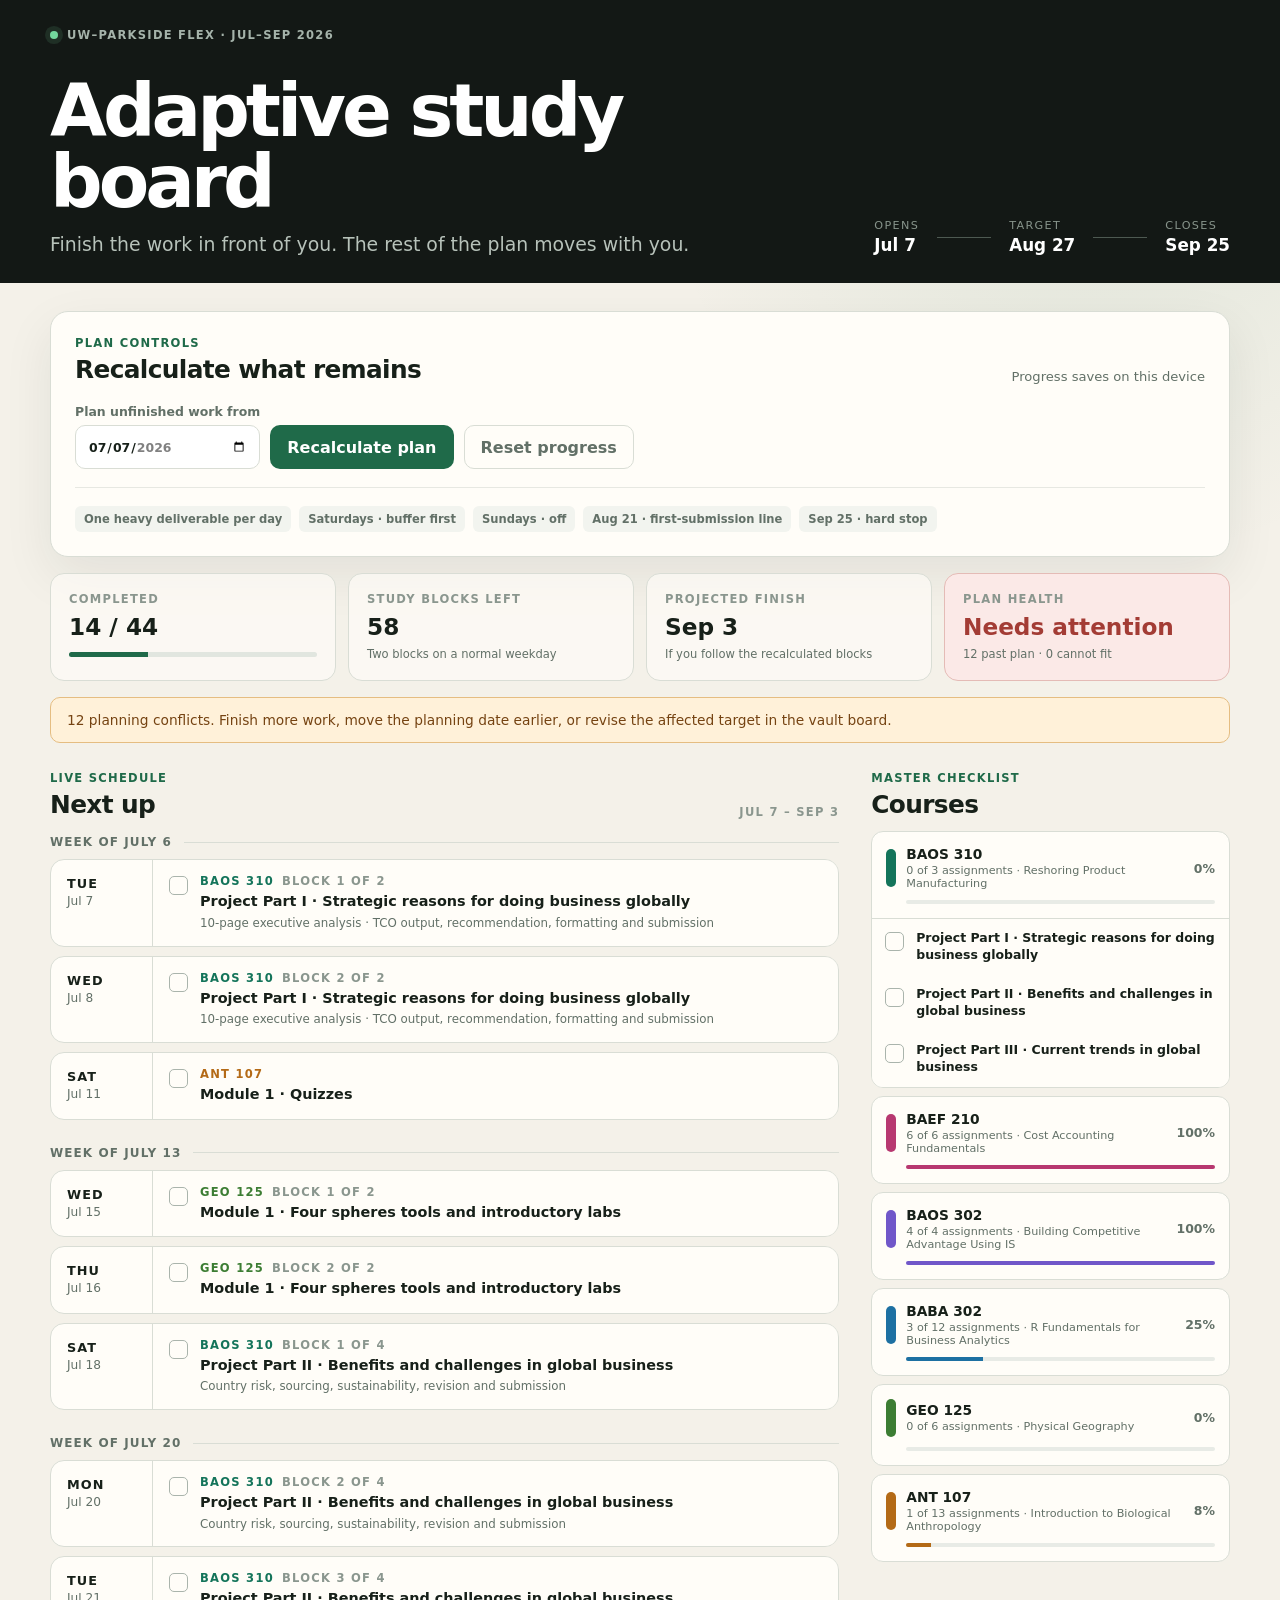
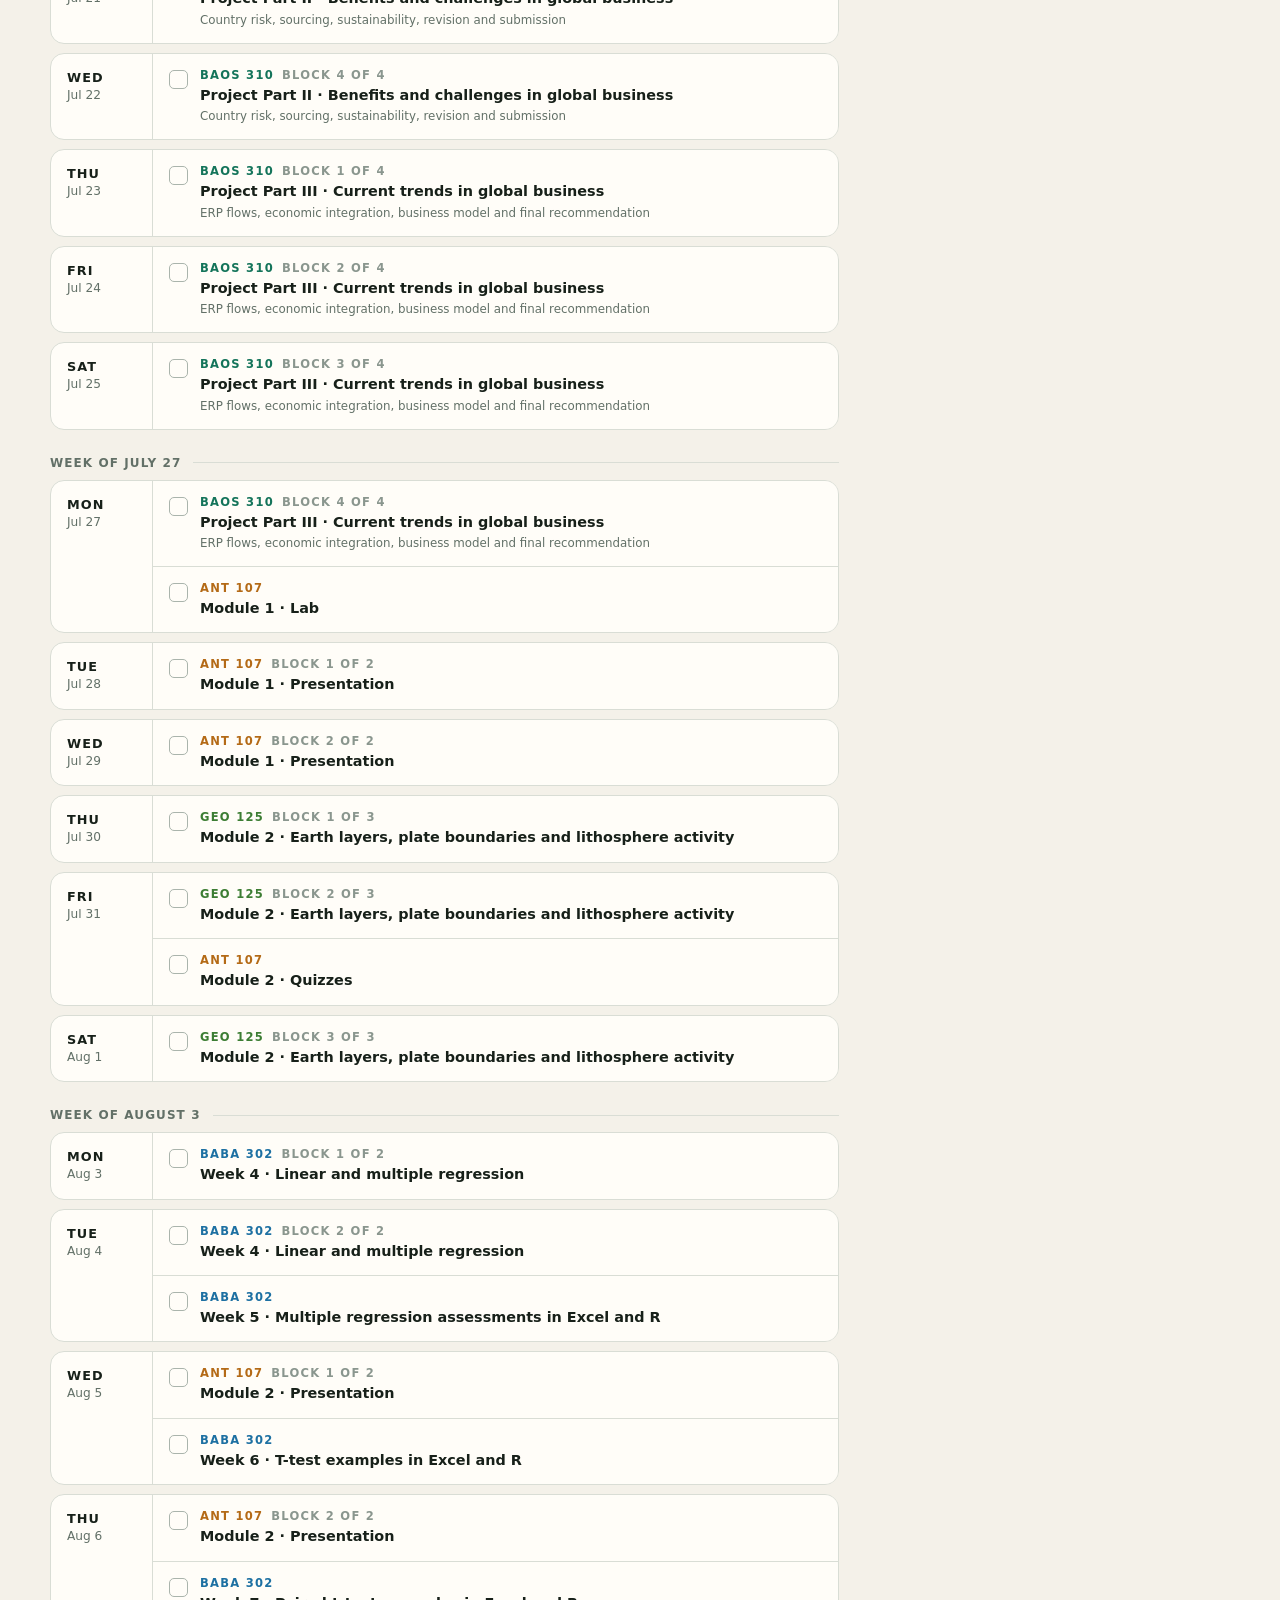
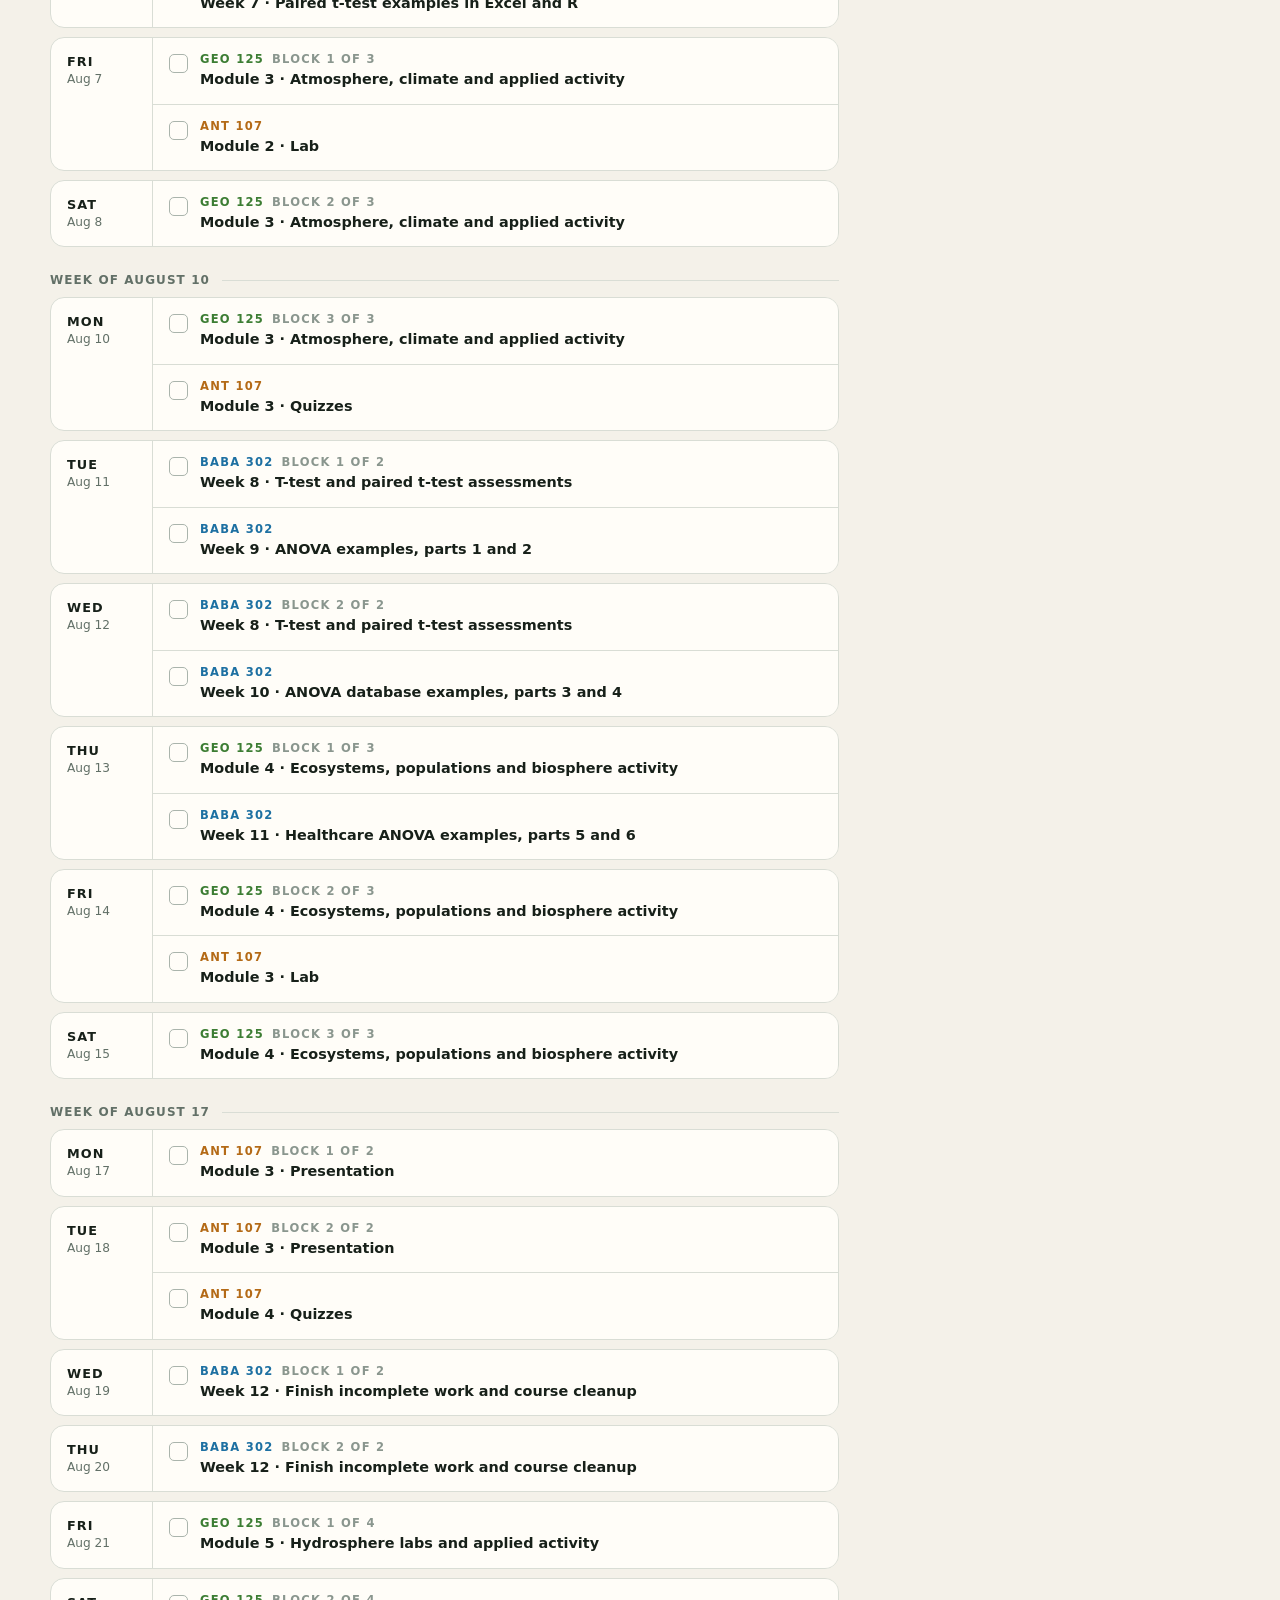
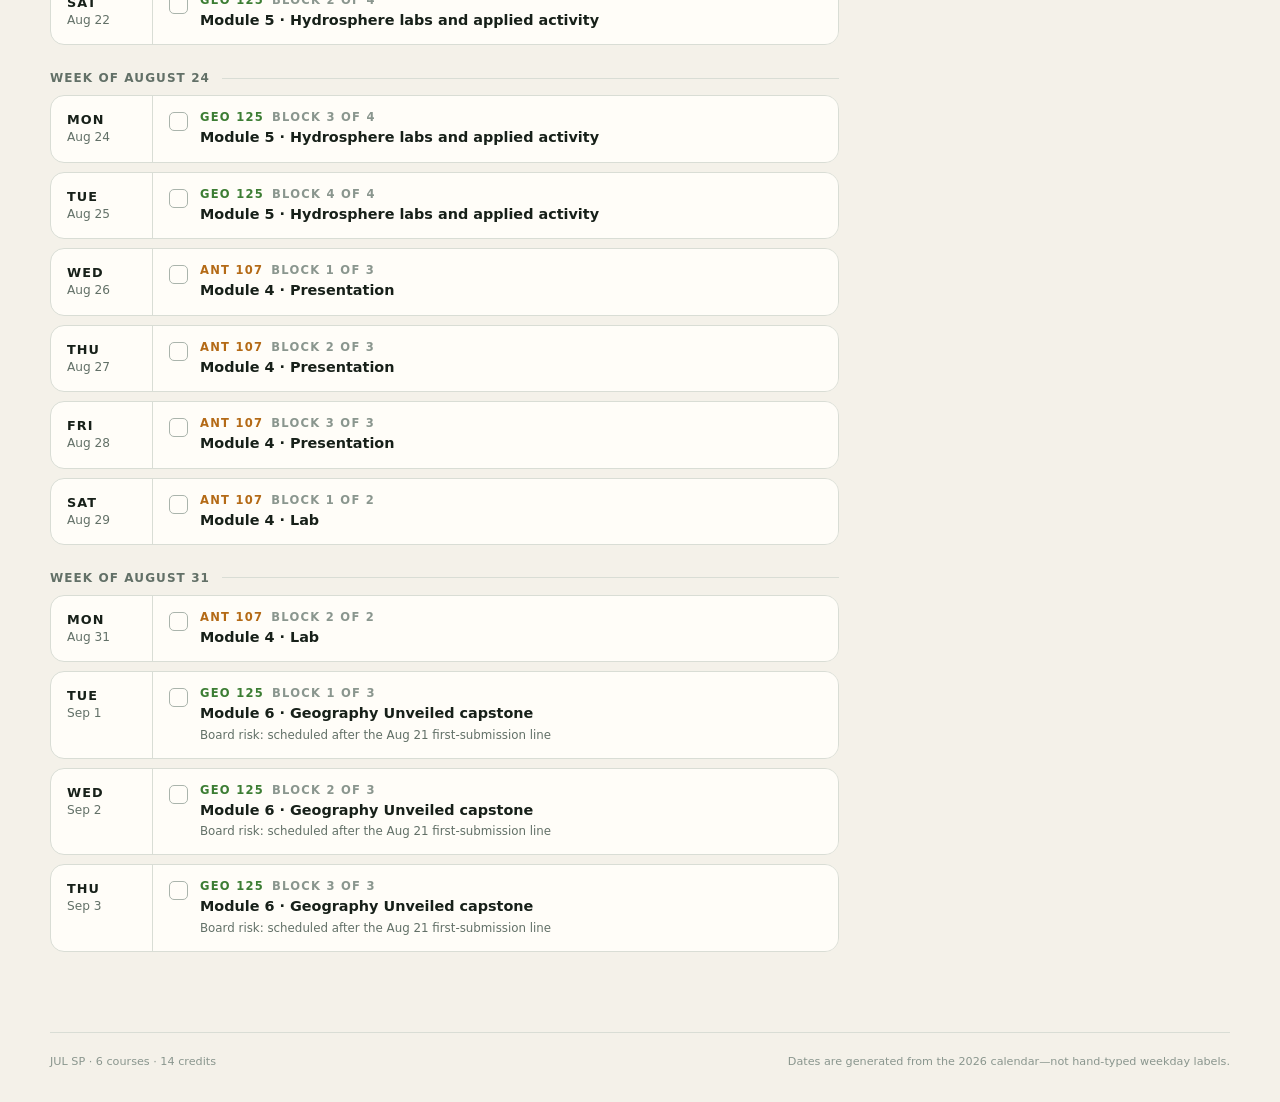
==== commit 6b3d4ba7: "Sync board to July semester" ====
--- a/index.html
+++ b/index.html
@@ -4,24 +4,26 @@
   <meta charset="utf-8">
   <meta name="viewport" content="width=device-width, initial-scale=1">
   <meta name="theme-color" content="#131815">
-  <meta name="description" content="A completion-aware study plan for the April 2026 UW-Parkside Flex subscription period.">
-  <title>APR SP · Adaptive Study Board</title>
+  <meta name="description" content="A completion-aware study plan for the July–September 2026 UW-Parkside Flex subscription period.">
+  <title>JUL SP · Adaptive Study Board</title>
   <link rel="stylesheet" href="styles.css">
 </head>
 <body>
   <a class="skip-link" href="#schedule">Skip to schedule</a>
 
   <header class="hero">
-    <div class="hero__eyebrow"><span class="signal"></span> UW–Parkside Flex · APR 2026</div>
+    <div class="hero__eyebrow"><span class="signal"></span> UW–Parkside Flex · JUL–SEP 2026</div>
     <div class="hero__body">
       <div>
         <h1>Adaptive study board</h1>
         <p class="hero__copy">Finish the work in front of you. The rest of the plan moves with you.</p>
       </div>
       <div class="term-window" aria-label="Subscription period dates">
-        <div><span>Opens</span><strong>Apr 7</strong></div>
+        <div><span>Opens</span><strong>Jul 7</strong></div>
         <div class="term-window__line" aria-hidden="true"></div>
-        <div><span>Closes</span><strong>Jun 26</strong></div>
+        <div><span>Target</span><strong>Aug 27</strong></div>
+        <div class="term-window__line" aria-hidden="true"></div>
+        <div><span>Closes</span><strong>Sep 25</strong></div>
       </div>
     </div>
   </header>
@@ -39,18 +41,18 @@
       <div class="controls">
         <label class="date-control" for="plan-from">
           <span>Plan unfinished work from</span>
-          <input id="plan-from" type="date" min="2026-04-13" max="2026-06-26">
+          <input id="plan-from" type="date" min="2026-07-07" max="2026-09-25">
         </label>
         <button id="recalculate" class="button button--primary" type="button">Recalculate plan</button>
         <button id="reset-progress" class="button button--quiet" type="button">Reset progress</button>
       </div>
 
       <div class="constraints" aria-label="Planning constraints">
-        <span>Apr 17 · one block</span>
-        <span>May 25 · no study</span>
-        <span>BAMA completion · advisor trigger</span>
-        <span>Jun 19 · latest music papers</span>
-        <span>Jun 26 · hard stop</span>
+        <span>One heavy deliverable per day</span>
+        <span>Saturdays · buffer first</span>
+        <span>Sundays · off</span>
+        <span>Aug 21 · first-submission line</span>
+        <span>Sep 25 · hard stop</span>
       </div>
     </section>
 
@@ -73,7 +75,7 @@
       <article class="metric" id="health-metric">
         <span class="metric__label">Plan health</span>
         <strong id="metric-health">On track</strong>
-        <span id="metric-health-detail" class="metric__detail">All work fits before its deadline</span>
+        <span id="metric-health-detail" class="metric__detail">All work fits before its planned finish</span>
       </article>
     </section>
 
@@ -104,7 +106,7 @@
   </main>
 
   <footer>
-    <span>APR SP · 8 courses · 16 credits</span>
+    <span>JUL SP · 6 courses · 14 credits</span>
     <span>Dates are generated from the 2026 calendar—not hand-typed weekday labels.</span>
   </footer>
 
--- a/styles.css
+++ b/styles.css
@@ -183,6 +183,12 @@
 
 footer { display: flex; justify-content: space-between; gap: 20px; margin-top: 54px; padding: 22px 0 34px; border-top: 1px solid var(--line); color: var(--faint); font-size: .7rem; }
 
+@media (max-width: 1040px) {
+  .hero__body { align-items: flex-start; flex-direction: column; }
+  .term-window { width: 100%; }
+  .term-window__line { flex: 1; }
+}
+
 @media (max-width: 860px) {
   .metrics { grid-template-columns: repeat(2, 1fr); }
   .board-layout { grid-template-columns: 1fr; }
